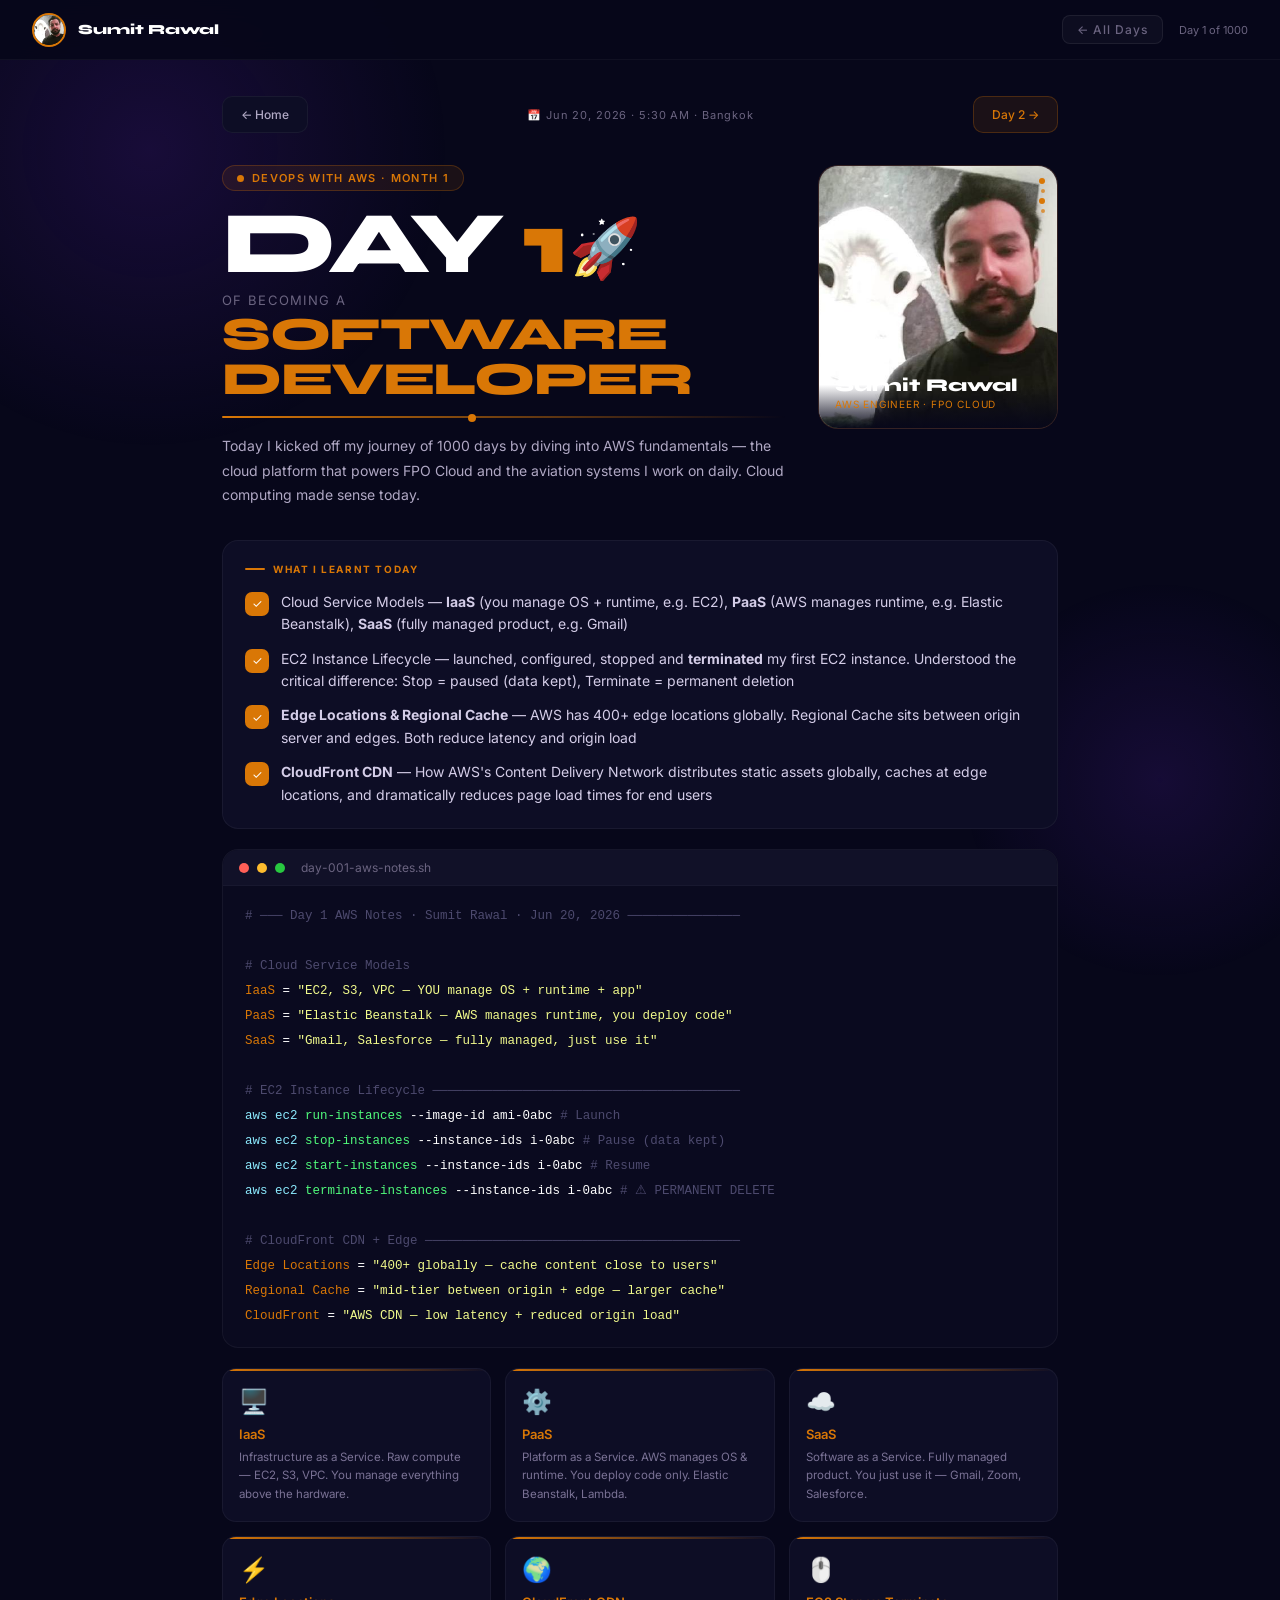
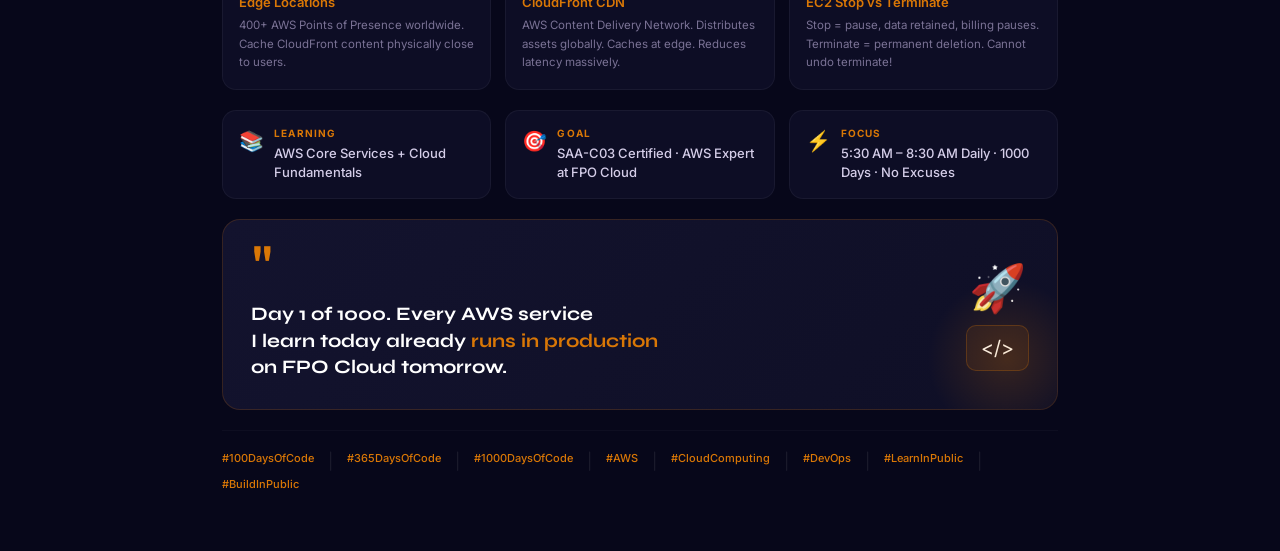
==== days/day-001.html @ 82b803f3 "1000 days of code" ====
<!doctype html>
<html lang="en">
  <head>
    <meta charset="UTF-8" />
    <meta name="viewport" content="width=device-width, initial-scale=1.0" />
    <meta
      name="description"
      content="Day 1 of 1000 — Sumit Rawal learns AWS Fundamentals: IaaS, PaaS, SaaS, EC2, CloudFront, Edge Locations, CDN."
    />
    <title>Day 1 · AWS Fundamentals · Sumit Rawal</title>
    <link
      href="https://fonts.googleapis.com/css2?family=Inter:wght@300;400;500;600;700&family=Syne:wght@700;800&display=swap"
      rel="stylesheet"
    />
    <style>
      *,
      *::before,
      *::after {
        box-sizing: border-box;
        margin: 0;
        padding: 0;
      }
      body {
        background: #07071a;
        color: #fff;
        font-family: 'Inter', sans-serif;
        -webkit-font-smoothing: antialiased;
      }
      :root {
        --purple: #9b6dff;
        --purple-lt: #c4a0ff;
        --purple-dk: #6d28d9;
        --grey: #b0a8c4;
        --dim: #6b6480;
        --bg2: #0d0d25;
        --orange: #d97706;
      }

      /* GLOWS */
      .glow-tl {
        position: fixed;
        width: 600px;
        height: 600px;
        background: radial-gradient(circle, #4c1d9540, transparent 70%);
        border-radius: 50%;
        top: -150px;
        left: -150px;
        pointer-events: none;
        z-index: 0;
      }
      .glow-br {
        position: fixed;
        width: 400px;
        height: 400px;
        background: radial-gradient(circle, #6d28d925, transparent 70%);
        border-radius: 50%;
        bottom: -80px;
        right: -80px;
        pointer-events: none;
        z-index: 0;
      }

      /* NAV */
      nav {
        position: sticky;
        top: 0;
        z-index: 100;
        background: #07071aee;
        backdrop-filter: blur(12px);
        border-bottom: 1px solid #ffffff0a;
        padding: 0 32px;
        display: flex;
        align-items: center;
        justify-content: space-between;
        height: 60px;
      }
      .nav-left {
        display: flex;
        align-items: center;
        gap: 12px;
      }
      .nav-left img {
        width: 34px;
        height: 34px;
        border-radius: 50%;
        border: 2px solid var(--orange);
        object-fit: cover;
        object-position: top;
      }
      .nav-name {
        font-family: 'Syne', sans-serif;
        font-weight: 800;
        font-size: 14px;
      }
      .nav-right {
        display: flex;
        align-items: center;
        gap: 16px;
      }
      .nav-right a {
        font-size: 12px;
        color: var(--dim);
        text-decoration: none;
        letter-spacing: 0.08em;
        transition: color 0.2s;
      }
      .nav-right a:hover {
        color: var(--purple-lt);
      }
      .back-btn {
        background: #ffffff08;
        border: 1px solid #ffffff12;
        border-radius: 8px;
        padding: 6px 14px;
        font-size: 11px;
        font-weight: 500;
        color: var(--grey);
        text-decoration: none;
        transition: background 0.2s;
      }
      .back-btn:hover {
        background: #ffffff14;
        color: #fff;
      }

      /* WRAPPER */
      .wrap {
        position: relative;
        z-index: 1;
        max-width: 900px;
        margin: 0 auto;
        padding: 36px 32px 60px;
      }

      /* HEADER ROW */
      .day-header {
        display: grid;
        grid-template-columns: 1fr auto;
        gap: 32px;
        align-items: start;
        margin-bottom: 32px;
      }
      .day-badge {
        display: inline-flex;
        align-items: center;
        gap: 8px;
        background: #d9770618;
        border: 1px solid #d9770640;
        border-radius: 100px;
        padding: 5px 14px;
        font-size: 11px;
        font-weight: 600;
        color: #d97706;
        letter-spacing: 0.12em;
        text-transform: uppercase;
        margin-bottom: 16px;
        width: fit-content;
      }
      .pulse {
        width: 7px;
        height: 7px;
        background: #d97706;
        border-radius: 50%;
        animation: pulse 2s infinite;
      }
      @keyframes pulse {
        0%,
        100% {
          opacity: 1;
          transform: scale(1);
        }
        50% {
          opacity: 0.5;
          transform: scale(1.4);
        }
      }
      .day-num {
        font-family: 'Syne', sans-serif;
        font-weight: 800;
        font-size: 88px;
        line-height: 0.85;
        letter-spacing: -0.05em;
        margin-bottom: 4px;
      }
      .day-num .d {
        color: #fff;
      }
      .day-num .n {
        color: #d97706;
      }
      .day-num .rocket {
        font-size: 58px;
        vertical-align: middle;
        margin-left: 4px;
        animation: launch 3s ease-in-out infinite;
      }
      @keyframes launch {
        0%,
        100% {
          transform: translateY(0) rotate(-10deg);
        }
        50% {
          transform: translateY(-8px) rotate(-10deg);
        }
      }
      .of-text {
        font-size: 13px;
        font-weight: 400;
        color: var(--dim);
        letter-spacing: 0.1em;
        text-transform: uppercase;
        margin-bottom: 5px;
        margin-top: 10px;
      }
      .big-title {
        font-family: 'Syne', sans-serif;
        font-size: 46px;
        font-weight: 800;
        line-height: 0.92;
        letter-spacing: -0.03em;
        color: #d97706;
        text-transform: uppercase;
        margin-bottom: 3px;
      }
      .purple-rule {
        width: 100%;
        height: 2px;
        background: linear-gradient(90deg, #d97706, transparent);
        margin: 16px 0;
        border-radius: 2px;
        position: relative;
      }
      .purple-rule::after {
        content: '';
        position: absolute;
        right: 55%;
        top: -2px;
        width: 8px;
        height: 8px;
        background: #d97706;
        border-radius: 50%;
      }
      .summary {
        font-size: 14px;
        line-height: 1.75;
        color: var(--grey);
      }

      /* PHOTO */
      .photo-card {
        background: #0f0f2a;
        border: 1px solid #d9770630;
        border-radius: 20px;
        overflow: hidden;
        position: relative;
        width: 240px;
        flex-shrink: 0;
      }
      .photo-card img {
        width: 100%;
        aspect-ratio: 1/1.1;
        object-fit: cover;
        object-position: center top;
        display: block;
      }
      .photo-overlay {
        position: absolute;
        bottom: 0;
        left: 0;
        right: 0;
        background: linear-gradient(0deg, #07071af5 0%, transparent 60%);
        padding: 18px 16px;
      }
      .photo-name {
        font-family: 'Syne', sans-serif;
        font-size: 18px;
        font-weight: 800;
        color: #fff;
        margin-bottom: 2px;
      }
      .photo-role {
        font-size: 10px;
        color: #d97706;
        letter-spacing: 0.08em;
        text-transform: uppercase;
      }
      .stars {
        position: absolute;
        top: 12px;
        right: 12px;
        display: flex;
        flex-direction: column;
        gap: 5px;
        align-items: flex-end;
      }
      .star {
        width: 4px;
        height: 4px;
        background: #d97706;
        border-radius: 50%;
        opacity: 0.7;
      }
      .star.big {
        width: 6px;
        height: 6px;
        opacity: 1;
      }

      /* CHECKLIST */
      .card {
        background: var(--bg2);
        border: 1px solid #ffffff0d;
        border-radius: 16px;
        padding: 22px;
        margin-bottom: 20px;
      }
      .card-title {
        font-size: 10px;
        font-weight: 700;
        color: var(--orange);
        letter-spacing: 0.16em;
        text-transform: uppercase;
        margin-bottom: 16px;
        display: flex;
        align-items: center;
        gap: 8px;
      }
      .card-title::before {
        content: '';
        flex: 0 0 20px;
        height: 2px;
        background: var(--orange);
        border-radius: 2px;
      }
      .check-list {
        display: flex;
        flex-direction: column;
        gap: 12px;
      }
      .check-item {
        display: flex;
        align-items: flex-start;
        gap: 12px;
      }
      .check-icon {
        width: 24px;
        height: 24px;
        border-radius: 7px;
        background: #d97706;
        display: flex;
        align-items: center;
        justify-content: center;
        flex-shrink: 0;
        margin-top: 1px;
        font-size: 12px;
      }
      .check-text {
        font-size: 14px;
        color: #d4cde8;
        line-height: 1.6;
      }

      /* CODE BLOCK */
      .code-card {
        background: #0a0a1f;
        border: 1px solid #ffffff0d;
        border-radius: 16px;
        overflow: hidden;
        margin-bottom: 20px;
      }
      .code-header {
        background: #111128;
        padding: 10px 16px;
        display: flex;
        align-items: center;
        gap: 8px;
        border-bottom: 1px solid #ffffff08;
      }
      .dr {
        width: 10px;
        height: 10px;
        border-radius: 50%;
        background: #ff5f57;
      }
      .dy {
        width: 10px;
        height: 10px;
        border-radius: 50%;
        background: #febc2e;
      }
      .dg {
        width: 10px;
        height: 10px;
        border-radius: 50%;
        background: #28c840;
      }
      .fname {
        font-size: 12px;
        color: #6b6480;
        margin-left: 8px;
      }
      .code-body {
        padding: 18px 22px;
        font-family: 'Courier New', monospace;
        font-size: 12.5px;
        line-height: 2;
        overflow-x: auto;
      }
      .cl {
        color: #4d4a6e;
      }
      .ck {
        color: #ff79c6;
      }
      .cv {
        color: #8be9fd;
      }
      .cs {
        color: #f1fa8c;
      }
      .cm {
        color: #d97706;
      }
      .cw {
        color: #fff;
      }
      .cg {
        color: #50fa7b;
      }

      /* CONCEPTS */
      .concepts-grid {
        display: grid;
        grid-template-columns: repeat(3, 1fr);
        gap: 14px;
        margin-bottom: 20px;
      }
      .concept {
        background: var(--bg2);
        border: 1px solid #ffffff0d;
        border-radius: 14px;
        padding: 18px 16px;
        position: relative;
        overflow: hidden;
      }
      .concept::before {
        content: '';
        position: absolute;
        top: 0;
        left: 0;
        right: 0;
        height: 2px;
        background: linear-gradient(90deg, #d97706, transparent);
      }
      .concept-icon {
        font-size: 24px;
        margin-bottom: 10px;
        display: block;
      }
      .concept-title {
        font-size: 13px;
        font-weight: 600;
        color: #d97706;
        margin-bottom: 6px;
      }
      .concept-desc {
        font-size: 11.5px;
        color: #7a7295;
        line-height: 1.6;
      }

      /* GLF */
      .glf {
        display: grid;
        grid-template-columns: repeat(3, 1fr);
        gap: 14px;
        margin-bottom: 20px;
      }
      .glf-card {
        background: var(--bg2);
        border: 1px solid #ffffff0d;
        border-radius: 14px;
        padding: 16px;
        display: flex;
        align-items: flex-start;
        gap: 10px;
      }
      .glf-icon {
        font-size: 20px;
        flex-shrink: 0;
        margin-top: 2px;
      }
      .glf-label {
        font-size: 10px;
        font-weight: 700;
        color: #d97706;
        letter-spacing: 0.12em;
        text-transform: uppercase;
        margin-bottom: 5px;
      }
      .glf-val {
        font-size: 13px;
        color: #d4cde8;
        font-weight: 500;
        line-height: 1.45;
      }

      /* QUOTE */
      .quote {
        background: linear-gradient(135deg, #13132e, #0f0f26);
        border: 1px solid #d9770630;
        border-radius: 18px;
        padding: 28px;
        margin-bottom: 20px;
        display: grid;
        grid-template-columns: 1fr auto;
        gap: 24px;
        align-items: center;
        position: relative;
        overflow: hidden;
      }
      .quote::before {
        content: '';
        position: absolute;
        bottom: -30px;
        right: -30px;
        width: 160px;
        height: 160px;
        background: radial-gradient(circle, #d9770630, transparent 70%);
        border-radius: 50%;
      }
      .qmark {
        font-family: 'Syne', sans-serif;
        font-size: 72px;
        line-height: 0.6;
        color: #d97706;
        margin-bottom: 10px;
        display: block;
      }
      .qtext {
        font-family: 'Syne', sans-serif;
        font-size: 19px;
        font-weight: 700;
        color: #fff;
        line-height: 1.4;
      }
      .qtext em {
        font-style: normal;
        color: #d97706;
      }
      .qvisual {
        display: flex;
        flex-direction: column;
        align-items: center;
        gap: 10px;
      }
      .rocket-big {
        font-size: 46px;
        animation: launch 3s ease-in-out infinite;
      }
      .code-tag {
        background: #d9770618;
        border: 1px solid #d9770640;
        border-radius: 10px;
        padding: 10px 14px;
        font-size: 20px;
        text-align: center;
      }

      /* HASHTAGS */
      .hashtags {
        border-top: 1px solid #ffffff08;
        padding-top: 20px;
        display: flex;
        flex-wrap: wrap;
        gap: 6px 14px;
      }
      .hashtag {
        font-size: 11px;
        color: #d97706;
        font-weight: 500;
      }
      .ht-sep {
        color: #ffffff15;
      }

      /* NAV BOTTOM */
      .day-nav {
        display: flex;
        justify-content: space-between;
        align-items: center;
        margin-bottom: 32px;
      }
      .day-nav a {
        background: var(--bg2);
        border: 1px solid #ffffff0d;
        border-radius: 10px;
        padding: 10px 18px;
        font-size: 12px;
        font-weight: 500;
        color: var(--grey);
        text-decoration: none;
        transition: all 0.2s;
      }
      .day-nav a:hover {
        border-color: #9b6dff50;
        color: #fff;
      }
      .day-nav .next {
        background: #d9770618;
        border-color: #d9770640;
        color: #d97706;
      }
      .day-counter {
        font-size: 11px;
        color: var(--dim);
        letter-spacing: 0.08em;
      }
    </style>
  </head>
  <body>
    <div class="glow-tl"></div>
    <div class="glow-br"></div>

    <nav>
      <div class="nav-left">
        <img
          src="[data-uri]"
          alt="Sumit Rawal"
        />
        <div>
          <div class="nav-name">Sumit Rawal</div>
        </div>
      </div>
      <div class="nav-right">
        <a href="../index.html" class="back-btn">← All Days</a>
        <span style="font-size: 11px; color: var(--dim)">Day 1 of 1000</span>
      </div>
    </nav>

    <div class="wrap">
      <!-- TOP NAV -->
      <div class="day-nav">
        <a href="../index.html">← Home</a>
        <div class="day-counter">📅 Jun 20, 2026 · 5:30 AM · Bangkok</div>
        <a href="day-002.html" class="next">Day 2 →</a>
      </div>

      <!-- HERO HEADER -->
      <div class="day-header">
        <div>
          <div class="day-badge">
            <div class="pulse"></div>
            DevOps with AWS · Month 1
          </div>
          <div class="day-num">
            <span class="d">DAY</span> <span class="n">1</span
            ><span class="rocket">🚀</span>
          </div>
          <div class="of-text">Of Becoming a</div>
          <div class="big-title">SOFTWARE</div>
          <div class="big-title">DEVELOPER</div>
          <div class="purple-rule"></div>
          <p class="summary">
            Today I kicked off my journey of 1000 days by diving into AWS
            fundamentals — the cloud platform that powers FPO Cloud and the
            aviation systems I work on daily. Cloud computing made sense today.
          </p>
        </div>
        <div class="photo-card">
          <img
            src="[data-uri]"
            alt="Sumit Rawal"
          />
          <div class="stars">
            <div class="star big"></div>
            <div class="star"></div>
            <div class="star big"></div>
            <div class="star"></div>
          </div>
          <div class="photo-overlay">
            <div class="photo-name">Sumit Rawal</div>
            <div class="photo-role">AWS Engineer · FPO Cloud</div>
          </div>
        </div>
      </div>

      <!-- LEARNT TODAY -->
      <div class="card">
        <div class="card-title">What I learnt today</div>
        <div class="check-list">
          <div class="check-item">
            <div class="check-icon">✓</div>
            <div class="check-text">
              Cloud Service Models — <strong>IaaS</strong> (you manage OS +
              runtime, e.g. EC2), <strong>PaaS</strong> (AWS manages runtime,
              e.g. Elastic Beanstalk), <strong>SaaS</strong> (fully managed
              product, e.g. Gmail)
            </div>
          </div>
          <div class="check-item">
            <div class="check-icon">✓</div>
            <div class="check-text">
              EC2 Instance Lifecycle — launched, configured, stopped and
              <strong>terminated</strong> my first EC2 instance. Understood the
              critical difference: Stop = paused (data kept), Terminate =
              permanent deletion
            </div>
          </div>
          <div class="check-item">
            <div class="check-icon">✓</div>
            <div class="check-text">
              <strong>Edge Locations &amp; Regional Cache</strong> — AWS has
              400+ edge locations globally. Regional Cache sits between origin
              server and edges. Both reduce latency and origin load
            </div>
          </div>
          <div class="check-item">
            <div class="check-icon">✓</div>
            <div class="check-text">
              <strong>CloudFront CDN</strong> — How AWS's Content Delivery
              Network distributes static assets globally, caches at edge
              locations, and dramatically reduces page load times for end users
            </div>
          </div>
        </div>
      </div>

      <!-- CODE SNIPPET -->
      <div class="code-card">
        <div class="code-header">
          <div class="dr"></div>
          <div class="dy"></div>
          <div class="dg"></div>
          <span class="fname">day-001-aws-notes.sh</span>
        </div>
        <div class="code-body">
          <span class="cl"
            ># ─── Day 1 AWS Notes · Sumit Rawal · Jun 20, 2026
            ───────────────</span
          ><br />
          <br />
          <span class="cl"># Cloud Service Models</span><br />
          <span class="cm">IaaS</span><span class="cw"> = </span
          ><span class="cs">"EC2, S3, VPC — YOU manage OS + runtime + app"</span
          ><br />
          <span class="cm">PaaS</span><span class="cw"> = </span
          ><span class="cs"
            >"Elastic Beanstalk — AWS manages runtime, you deploy code"</span
          ><br />
          <span class="cm">SaaS</span><span class="cw"> = </span
          ><span class="cs"
            >"Gmail, Salesforce — fully managed, just use it"</span
          ><br />
          <br />
          <span class="cl"
            ># EC2 Instance Lifecycle
            ─────────────────────────────────────────</span
          ><br />
          <span class="cv">aws ec2</span> <span class="cg">run-instances</span>
          <span class="cw">--image-id ami-0abc</span>
          <span class="cl"># Launch</span><br />
          <span class="cv">aws ec2</span> <span class="cg">stop-instances</span>
          <span class="cw">--instance-ids i-0abc</span>
          <span class="cl"># Pause (data kept)</span><br />
          <span class="cv">aws ec2</span>
          <span class="cg">start-instances</span>
          <span class="cw">--instance-ids i-0abc</span>
          <span class="cl"># Resume</span><br />
          <span class="cv">aws ec2</span>
          <span class="cg">terminate-instances</span
          ><span class="cw"> --instance-ids i-0abc</span>
          <span class="cl"># ⚠ PERMANENT DELETE</span><br />
          <br />
          <span class="cl"
            ># CloudFront CDN + Edge
            ──────────────────────────────────────────</span
          ><br />
          <span class="cm">Edge Locations</span><span class="cw"> = </span
          ><span class="cs">"400+ globally — cache content close to users"</span
          ><br />
          <span class="cm">Regional Cache</span><span class="cw"> = </span
          ><span class="cs"
            >"mid-tier between origin + edge — larger cache"</span
          ><br />
          <span class="cm">CloudFront</span><span class="cw"> = </span
          ><span class="cs">"AWS CDN — low latency + reduced origin load"</span
          ><br />
        </div>
      </div>

      <!-- CONCEPTS GRID -->
      <div class="concepts-grid">
        <div class="concept">
          <span class="concept-icon">🖥️</span>
          <div class="concept-title">IaaS</div>
          <div class="concept-desc">
            Infrastructure as a Service. Raw compute — EC2, S3, VPC. You manage
            everything above the hardware.
          </div>
        </div>
        <div class="concept">
          <span class="concept-icon">⚙️</span>
          <div class="concept-title">PaaS</div>
          <div class="concept-desc">
            Platform as a Service. AWS manages OS &amp; runtime. You deploy code
            only. Elastic Beanstalk, Lambda.
          </div>
        </div>
        <div class="concept">
          <span class="concept-icon">☁️</span>
          <div class="concept-title">SaaS</div>
          <div class="concept-desc">
            Software as a Service. Fully managed product. You just use it —
            Gmail, Zoom, Salesforce.
          </div>
        </div>
        <div class="concept">
          <span class="concept-icon">⚡</span>
          <div class="concept-title">Edge Locations</div>
          <div class="concept-desc">
            400+ AWS Points of Presence worldwide. Cache CloudFront content
            physically close to users.
          </div>
        </div>
        <div class="concept">
          <span class="concept-icon">🌍</span>
          <div class="concept-title">CloudFront CDN</div>
          <div class="concept-desc">
            AWS Content Delivery Network. Distributes assets globally. Caches at
            edge. Reduces latency massively.
          </div>
        </div>
        <div class="concept">
          <span class="concept-icon">🖱️</span>
          <div class="concept-title">EC2 Stop vs Terminate</div>
          <div class="concept-desc">
            Stop = pause, data retained, billing pauses. Terminate = permanent
            deletion. Cannot undo terminate!
          </div>
        </div>
      </div>

      <!-- GLF ROW -->
      <div class="glf">
        <div class="glf-card">
          <div class="glf-icon">📚</div>
          <div>
            <div class="glf-label">Learning</div>
            <div class="glf-val">AWS Core Services + Cloud Fundamentals</div>
          </div>
        </div>
        <div class="glf-card">
          <div class="glf-icon">🎯</div>
          <div>
            <div class="glf-label">Goal</div>
            <div class="glf-val">
              SAA-C03 Certified · AWS Expert at FPO Cloud
            </div>
          </div>
        </div>
        <div class="glf-card">
          <div class="glf-icon">⚡</div>
          <div>
            <div class="glf-label">Focus</div>
            <div class="glf-val">
              5:30 AM – 8:30 AM Daily · 1000 Days · No Excuses
            </div>
          </div>
        </div>
      </div>

      <!-- QUOTE -->
      <div class="quote">
        <div>
          <span class="qmark">"</span>
          <div class="qtext">
            Day 1 of 1000. Every AWS service<br />I learn today already
            <em>runs in production</em><br />on FPO Cloud tomorrow.
          </div>
        </div>
        <div class="qvisual">
          <div class="rocket-big">🚀</div>
          <div class="code-tag">&lt;/&gt;</div>
        </div>
      </div>

      <!-- HASHTAGS -->
      <div class="hashtags">
        <span class="hashtag">#100DaysOfCode</span><span class="ht-sep">|</span>
        <span class="hashtag">#365DaysOfCode</span><span class="ht-sep">|</span>
        <span class="hashtag">#1000DaysOfCode</span><span class="ht-sep">|</span>
        <span class="hashtag">#AWS</span
        ><span class="ht-sep">|</span>
        <span class="hashtag">#CloudComputing</span
        ><span class="ht-sep">|</span> <span class="hashtag">#DevOps</span
        ><span class="ht-sep">|</span>
        <span class="hashtag">#LearnInPublic</span><span class="ht-sep">|</span>
        <span class="hashtag">#BuildInPublic</span>
      </div>
    </div>
  </body>
</html>
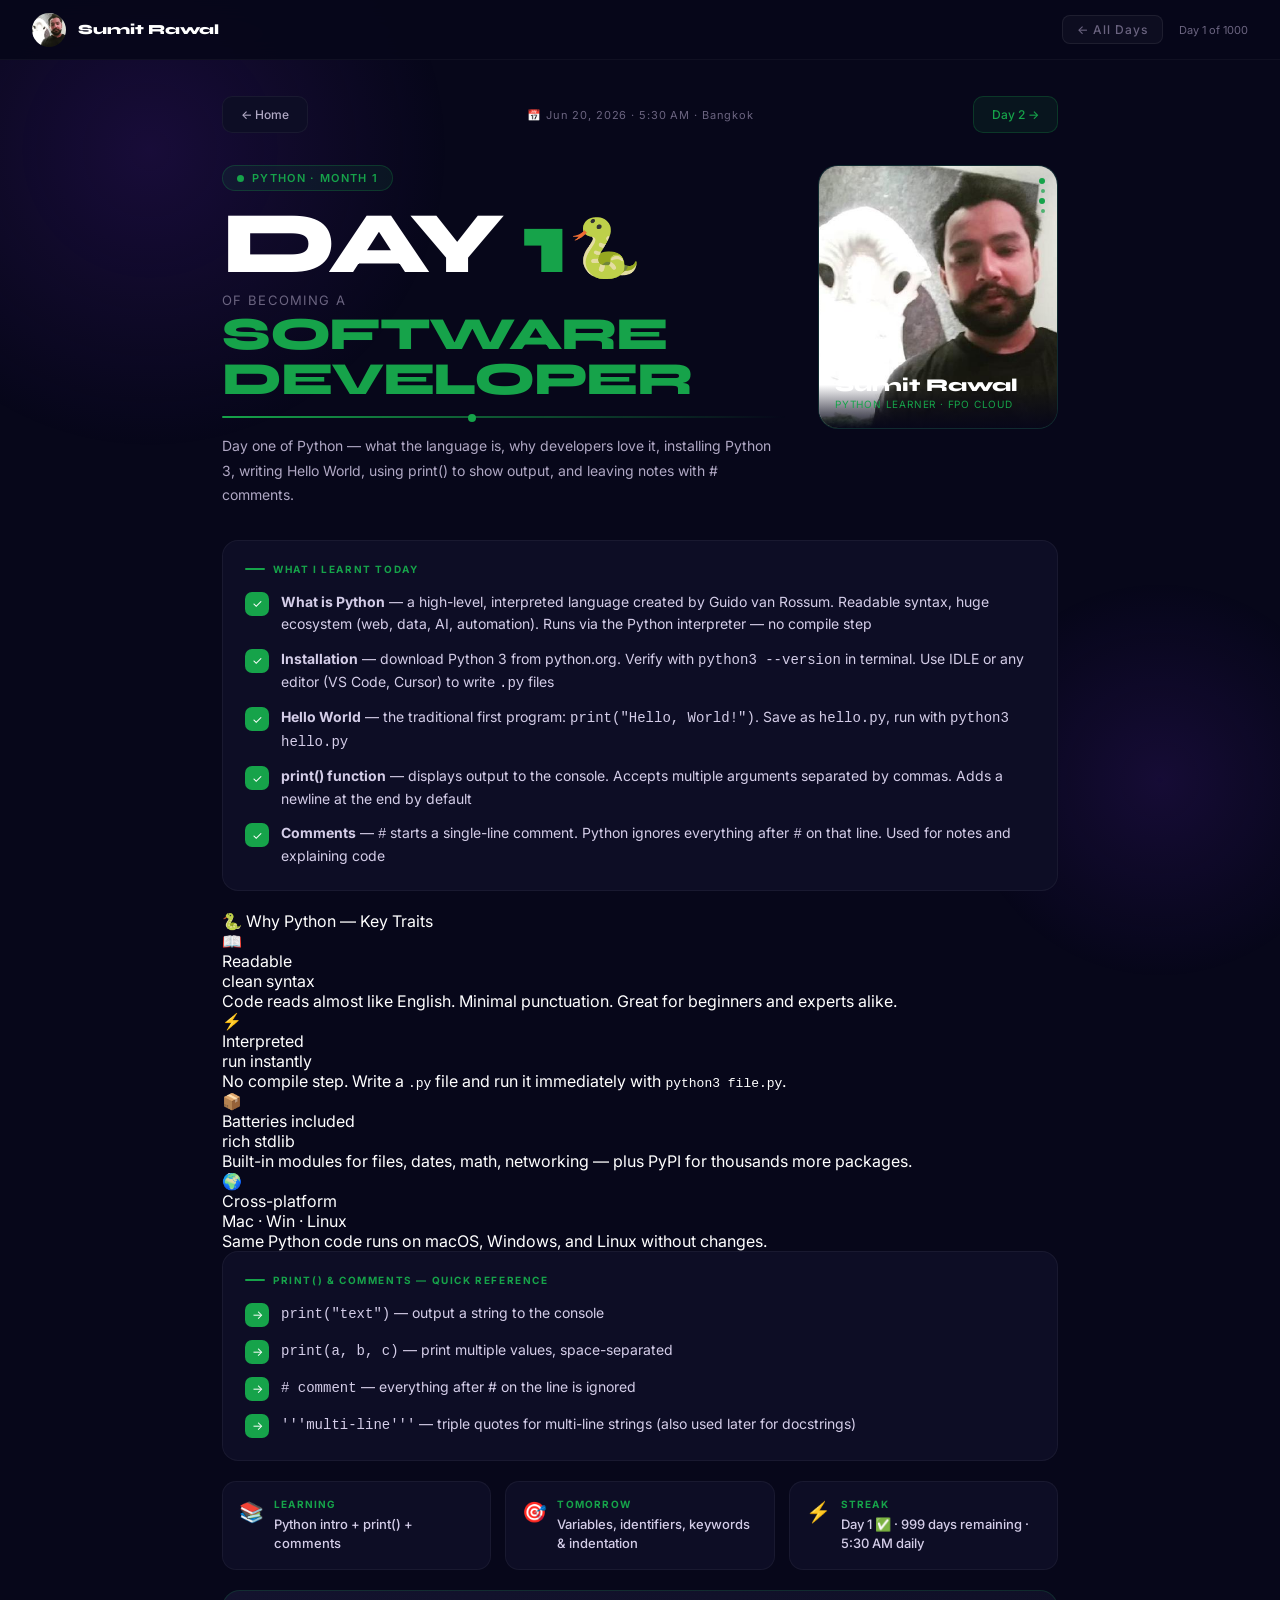
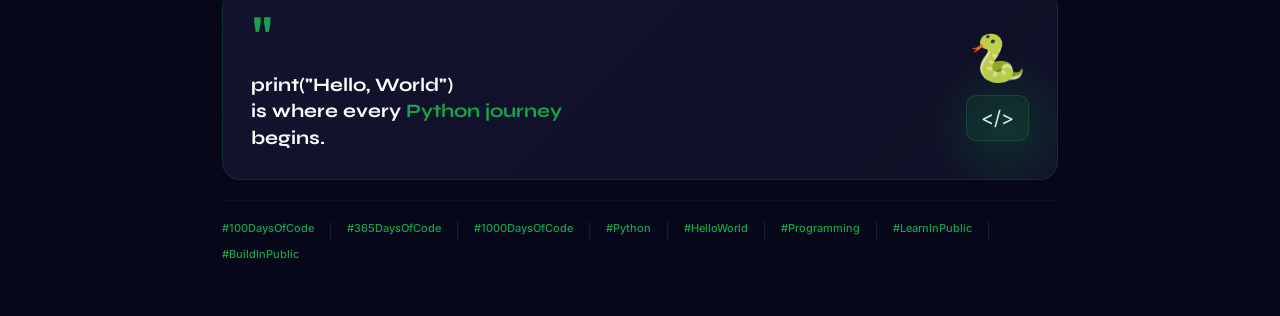
==== commit 8516f7a8: "Updated Content Day 1-5" ====
--- a/days/day-001.html
+++ b/days/day-001.html
@@ -5,9 +5,9 @@
     <meta name="viewport" content="width=device-width, initial-scale=1.0" />
     <meta
       name="description"
-      content="Day 1 of 1000 — Sumit Rawal learns AWS Fundamentals: IaaS, PaaS, SaaS, EC2, CloudFront, Edge Locations, CDN."
+      content="Day 1 of 1000 — Sumit Rawal learns Python: introduction, installation, Hello World, print(), and comments."
     />
-    <title>Day 1 · AWS Fundamentals · Sumit Rawal</title>
+    <title>Day 1 · Introduction to Python · Sumit Rawal</title>
     <link
       href="https://fonts.googleapis.com/css2?family=Inter:wght@300;400;500;600;700&family=Syne:wght@700;800&display=swap"
       rel="stylesheet"
@@ -33,7 +33,7 @@
         --grey: #b0a8c4;
         --dim: #6b6480;
         --bg2: #0d0d25;
-        --orange: #d97706;
+        --orange: #16a34a;
       }
 
       /* GLOWS */
@@ -83,7 +83,7 @@
         width: 34px;
         height: 34px;
         border-radius: 50%;
-        border: 2px solid var(--orange);
+        border: 2px solid var(--green);
         object-fit: cover;
         object-position: top;
       }
@@ -144,13 +144,13 @@
         display: inline-flex;
         align-items: center;
         gap: 8px;
-        background: #d9770618;
-        border: 1px solid #d9770640;
+        background: #16a34a18;
+        border: 1px solid #16a34a40;
         border-radius: 100px;
         padding: 5px 14px;
         font-size: 11px;
         font-weight: 600;
-        color: #d97706;
+        color: #16a34a;
         letter-spacing: 0.12em;
         text-transform: uppercase;
         margin-bottom: 16px;
@@ -159,7 +159,7 @@
       .pulse {
         width: 7px;
         height: 7px;
-        background: #d97706;
+        background: #16a34a;
         border-radius: 50%;
         animation: pulse 2s infinite;
       }
@@ -186,7 +186,7 @@
         color: #fff;
       }
       .day-num .n {
-        color: #d97706;
+        color: #16a34a;
       }
       .day-num .rocket {
         font-size: 58px;
@@ -218,14 +218,14 @@
         font-weight: 800;
         line-height: 0.92;
         letter-spacing: -0.03em;
-        color: #d97706;
+        color: #16a34a;
         text-transform: uppercase;
         margin-bottom: 3px;
       }
       .purple-rule {
         width: 100%;
         height: 2px;
-        background: linear-gradient(90deg, #d97706, transparent);
+        background: linear-gradient(90deg, #16a34a, transparent);
         margin: 16px 0;
         border-radius: 2px;
         position: relative;
@@ -237,7 +237,7 @@
         top: -2px;
         width: 8px;
         height: 8px;
-        background: #d97706;
+        background: #16a34a;
         border-radius: 50%;
       }
       .summary {
@@ -249,7 +249,7 @@
       /* PHOTO */
       .photo-card {
         background: #0f0f2a;
-        border: 1px solid #d9770630;
+        border: 1px solid #16a34a30;
         border-radius: 20px;
         overflow: hidden;
         position: relative;
@@ -280,7 +280,7 @@
       }
       .photo-role {
         font-size: 10px;
-        color: #d97706;
+        color: #16a34a;
         letter-spacing: 0.08em;
         text-transform: uppercase;
       }
@@ -296,7 +296,7 @@
       .star {
         width: 4px;
         height: 4px;
-        background: #d97706;
+        background: #16a34a;
         border-radius: 50%;
         opacity: 0.7;
       }
@@ -346,7 +346,7 @@
         width: 24px;
         height: 24px;
         border-radius: 7px;
-        background: #d97706;
+        background: #16a34a;
         display: flex;
         align-items: center;
         justify-content: center;
@@ -419,7 +419,7 @@
         color: #f1fa8c;
       }
       .cm {
-        color: #d97706;
+        color: #16a34a;
       }
       .cw {
         color: #fff;
@@ -450,7 +450,7 @@
         left: 0;
         right: 0;
         height: 2px;
-        background: linear-gradient(90deg, #d97706, transparent);
+        background: linear-gradient(90deg, #16a34a, transparent);
       }
       .concept-icon {
         font-size: 24px;
@@ -460,7 +460,7 @@
       .concept-title {
         font-size: 13px;
         font-weight: 600;
-        color: #d97706;
+        color: #16a34a;
         margin-bottom: 6px;
       }
       .concept-desc {
@@ -493,7 +493,7 @@
       .glf-label {
         font-size: 10px;
         font-weight: 700;
-        color: #d97706;
+        color: #16a34a;
         letter-spacing: 0.12em;
         text-transform: uppercase;
         margin-bottom: 5px;
@@ -508,7 +508,7 @@
       /* QUOTE */
       .quote {
         background: linear-gradient(135deg, #13132e, #0f0f26);
-        border: 1px solid #d9770630;
+        border: 1px solid #16a34a30;
         border-radius: 18px;
         padding: 28px;
         margin-bottom: 20px;
@@ -526,14 +526,14 @@
         right: -30px;
         width: 160px;
         height: 160px;
-        background: radial-gradient(circle, #d9770630, transparent 70%);
+        background: radial-gradient(circle, #16a34a30, transparent 70%);
         border-radius: 50%;
       }
       .qmark {
         font-family: 'Syne', sans-serif;
         font-size: 72px;
         line-height: 0.6;
-        color: #d97706;
+        color: #16a34a;
         margin-bottom: 10px;
         display: block;
       }
@@ -546,7 +546,7 @@
       }
       .qtext em {
         font-style: normal;
-        color: #d97706;
+        color: #16a34a;
       }
       .qvisual {
         display: flex;
@@ -559,8 +559,8 @@
         animation: launch 3s ease-in-out infinite;
       }
       .code-tag {
-        background: #d9770618;
-        border: 1px solid #d9770640;
+        background: #16a34a18;
+        border: 1px solid #16a34a40;
         border-radius: 10px;
         padding: 10px 14px;
         font-size: 20px;
@@ -577,7 +577,7 @@
       }
       .hashtag {
         font-size: 11px;
-        color: #d97706;
+        color: #16a34a;
         font-weight: 500;
       }
       .ht-sep {
@@ -607,9 +607,9 @@
         color: #fff;
       }
       .day-nav .next {
-        background: #d9770618;
-        border-color: #d9770640;
-        color: #d97706;
+        background: #16a34a18;
+        border-color: #16a34a40;
+        color: #16a34a;
       }
       .day-counter {
         font-size: 11px;
@@ -651,20 +651,18 @@
         <div>
           <div class="day-badge">
             <div class="pulse"></div>
-            DevOps with AWS · Month 1
+            Python · Month 1
           </div>
           <div class="day-num">
             <span class="d">DAY</span> <span class="n">1</span
-            ><span class="rocket">🚀</span>
+            ><span class="rocket">🐍</span>
           </div>
           <div class="of-text">Of Becoming a</div>
           <div class="big-title">SOFTWARE</div>
           <div class="big-title">DEVELOPER</div>
           <div class="purple-rule"></div>
           <p class="summary">
-            Today I kicked off my journey of 1000 days by diving into AWS
-            fundamentals — the cloud platform that powers FPO Cloud and the
-            aviation systems I work on daily. Cloud computing made sense today.
+            Day one of Python — what the language is, why developers love it, installing Python 3, writing Hello World, using print() to show output, and leaving notes with # comments.
           </p>
         </div>
         <div class="photo-card">
@@ -680,166 +678,93 @@
           </div>
           <div class="photo-overlay">
             <div class="photo-name">Sumit Rawal</div>
-            <div class="photo-role">AWS Engineer · FPO Cloud</div>
+            <div class="photo-role">Python Learner · FPO Cloud</div>
           </div>
         </div>
       </div>
 
-      <!-- LEARNT TODAY -->
-      <div class="card">
-        <div class="card-title">What I learnt today</div>
-        <div class="check-list">
-          <div class="check-item">
-            <div class="check-icon">✓</div>
-            <div class="check-text">
-              Cloud Service Models — <strong>IaaS</strong> (you manage OS +
-              runtime, e.g. EC2), <strong>PaaS</strong> (AWS manages runtime,
-              e.g. Elastic Beanstalk), <strong>SaaS</strong> (fully managed
-              product, e.g. Gmail)
-            </div>
-          </div>
-          <div class="check-item">
-            <div class="check-icon">✓</div>
-            <div class="check-text">
-              EC2 Instance Lifecycle — launched, configured, stopped and
-              <strong>terminated</strong> my first EC2 instance. Understood the
-              critical difference: Stop = paused (data kept), Terminate =
-              permanent deletion
-            </div>
-          </div>
-          <div class="check-item">
-            <div class="check-icon">✓</div>
-            <div class="check-text">
-              <strong>Edge Locations &amp; Regional Cache</strong> — AWS has
-              400+ edge locations globally. Regional Cache sits between origin
-              server and edges. Both reduce latency and origin load
-            </div>
-          </div>
-          <div class="check-item">
-            <div class="check-icon">✓</div>
-            <div class="check-text">
-              <strong>CloudFront CDN</strong> — How AWS's Content Delivery
-              Network distributes static assets globally, caches at edge
-              locations, and dramatically reduces page load times for end users
-            </div>
-          </div>
-        </div>
-      </div>
-
-      <!-- CODE SNIPPET -->
-      <div class="code-card">
-        <div class="code-header">
-          <div class="dr"></div>
-          <div class="dy"></div>
-          <div class="dg"></div>
-          <span class="fname">day-001-aws-notes.sh</span>
-        </div>
-        <div class="code-body">
-          <span class="cl"
-            ># ─── Day 1 AWS Notes · Sumit Rawal · Jun 20, 2026
-            ───────────────</span
-          ><br />
-          <br />
-          <span class="cl"># Cloud Service Models</span><br />
-          <span class="cm">IaaS</span><span class="cw"> = </span
-          ><span class="cs">"EC2, S3, VPC — YOU manage OS + runtime + app"</span
-          ><br />
-          <span class="cm">PaaS</span><span class="cw"> = </span
-          ><span class="cs"
-            >"Elastic Beanstalk — AWS manages runtime, you deploy code"</span
-          ><br />
-          <span class="cm">SaaS</span><span class="cw"> = </span
-          ><span class="cs"
-            >"Gmail, Salesforce — fully managed, just use it"</span
-          ><br />
-          <br />
-          <span class="cl"
-            ># EC2 Instance Lifecycle
-            ─────────────────────────────────────────</span
-          ><br />
-          <span class="cv">aws ec2</span> <span class="cg">run-instances</span>
-          <span class="cw">--image-id ami-0abc</span>
-          <span class="cl"># Launch</span><br />
-          <span class="cv">aws ec2</span> <span class="cg">stop-instances</span>
-          <span class="cw">--instance-ids i-0abc</span>
-          <span class="cl"># Pause (data kept)</span><br />
-          <span class="cv">aws ec2</span>
-          <span class="cg">start-instances</span>
-          <span class="cw">--instance-ids i-0abc</span>
-          <span class="cl"># Resume</span><br />
-          <span class="cv">aws ec2</span>
-          <span class="cg">terminate-instances</span
-          ><span class="cw"> --instance-ids i-0abc</span>
-          <span class="cl"># ⚠ PERMANENT DELETE</span><br />
-          <br />
-          <span class="cl"
-            ># CloudFront CDN + Edge
-            ──────────────────────────────────────────</span
-          ><br />
-          <span class="cm">Edge Locations</span><span class="cw"> = </span
-          ><span class="cs">"400+ globally — cache content close to users"</span
-          ><br />
-          <span class="cm">Regional Cache</span><span class="cw"> = </span
-          ><span class="cs"
-            >"mid-tier between origin + edge — larger cache"</span
-          ><br />
-          <span class="cm">CloudFront</span><span class="cw"> = </span
-          ><span class="cs">"AWS CDN — low latency + reduced origin load"</span
-          ><br />
-        </div>
-      </div>
-
-      <!-- CONCEPTS GRID -->
-      <div class="concepts-grid">
-        <div class="concept">
-          <span class="concept-icon">🖥️</span>
-          <div class="concept-title">IaaS</div>
-          <div class="concept-desc">
-            Infrastructure as a Service. Raw compute — EC2, S3, VPC. You manage
-            everything above the hardware.
-          </div>
-        </div>
-        <div class="concept">
-          <span class="concept-icon">⚙️</span>
-          <div class="concept-title">PaaS</div>
-          <div class="concept-desc">
-            Platform as a Service. AWS manages OS &amp; runtime. You deploy code
-            only. Elastic Beanstalk, Lambda.
-          </div>
-        </div>
-        <div class="concept">
-          <span class="concept-icon">☁️</span>
-          <div class="concept-title">SaaS</div>
-          <div class="concept-desc">
-            Software as a Service. Fully managed product. You just use it —
-            Gmail, Zoom, Salesforce.
-          </div>
-        </div>
-        <div class="concept">
-          <span class="concept-icon">⚡</span>
-          <div class="concept-title">Edge Locations</div>
-          <div class="concept-desc">
-            400+ AWS Points of Presence worldwide. Cache CloudFront content
-            physically close to users.
-          </div>
-        </div>
-        <div class="concept">
-          <span class="concept-icon">🌍</span>
-          <div class="concept-title">CloudFront CDN</div>
-          <div class="concept-desc">
-            AWS Content Delivery Network. Distributes assets globally. Caches at
-            edge. Reduces latency massively.
-          </div>
-        </div>
-        <div class="concept">
-          <span class="concept-icon">🖱️</span>
-          <div class="concept-title">EC2 Stop vs Terminate</div>
-          <div class="concept-desc">
-            Stop = pause, data retained, billing pauses. Terminate = permanent
-            deletion. Cannot undo terminate!
-          </div>
-        </div>
-      </div>
+      
+  <!-- LEARNT TODAY -->
+  <div class="card">
+    <div class="card-title">What I learnt today</div>
+    <div class="check-list">
+      <div class="check-item">
+        <div class="check-icon">✓</div>
+        <div class="check-text"><strong>What is Python</strong> — a high-level, interpreted language created by Guido van Rossum. Readable syntax, huge ecosystem (web, data, AI, automation). Runs via the Python interpreter — no compile step</div>
+      </div>
+      <div class="check-item">
+        <div class="check-icon">✓</div>
+        <div class="check-text"><strong>Installation</strong> — download Python 3 from python.org. Verify with <code>python3 --version</code> in terminal. Use IDLE or any editor (VS Code, Cursor) to write <code>.py</code> files</div>
+      </div>
+      <div class="check-item">
+        <div class="check-icon">✓</div>
+        <div class="check-text"><strong>Hello World</strong> — the traditional first program: <code>print("Hello, World!")</code>. Save as <code>hello.py</code>, run with <code>python3 hello.py</code></div>
+      </div>
+      <div class="check-item">
+        <div class="check-icon">✓</div>
+        <div class="check-text"><strong>print() function</strong> — displays output to the console. Accepts multiple arguments separated by commas. Adds a newline at the end by default</div>
+      </div>
+      <div class="check-item">
+        <div class="check-icon">✓</div>
+        <div class="check-text"><strong>Comments</strong> — <code>#</code> starts a single-line comment. Python ignores everything after <code>#</code> on that line. Used for notes and explaining code</div>
+      </div>
+    </div>
+  </div>
+
+  <div class="sec-label">
+    <div class="sec-title">🐍 Why Python — Key Traits</div>
+    <div class="sec-line"></div>
+  </div>
+
+  <div class="st-grid">
+    <div class="st-card" style="--sc:#16A34A">
+      <span class="st-icon">📖</span>
+      <div class="st-name">Readable</div>
+      <div class="st-abbr">clean syntax</div>
+      <div class="st-desc">Code reads almost like English. Minimal punctuation. Great for beginners and experts alike.</div>
+    </div>
+    <div class="st-card" style="--sc:#0EA5E9">
+      <span class="st-icon">⚡</span>
+      <div class="st-name">Interpreted</div>
+      <div class="st-abbr">run instantly</div>
+      <div class="st-desc">No compile step. Write a <code>.py</code> file and run it immediately with <code>python3 file.py</code>.</div>
+    </div>
+    <div class="st-card" style="--sc:#9B6DFF">
+      <span class="st-icon">📦</span>
+      <div class="st-name">Batteries included</div>
+      <div class="st-abbr">rich stdlib</div>
+      <div class="st-desc">Built-in modules for files, dates, math, networking — plus PyPI for thousands more packages.</div>
+    </div>
+    <div class="st-card" style="--sc:#E11118">
+      <span class="st-icon">🌍</span>
+      <div class="st-name">Cross-platform</div>
+      <div class="st-abbr">Mac · Win · Linux</div>
+      <div class="st-desc">Same Python code runs on macOS, Windows, and Linux without changes.</div>
+    </div>
+  </div>
+
+  <div class="card">
+    <div class="card-title">print() &amp; comments — quick reference</div>
+    <div class="check-list">
+      <div class="check-item">
+        <div class="check-icon">→</div>
+        <div class="check-text"><code>print("text")</code> — output a string to the console</div>
+      </div>
+      <div class="check-item">
+        <div class="check-icon">→</div>
+        <div class="check-text"><code>print(a, b, c)</code> — print multiple values, space-separated</div>
+      </div>
+      <div class="check-item">
+        <div class="check-icon">→</div>
+        <div class="check-text"><code># comment</code> — everything after # on the line is ignored</div>
+      </div>
+      <div class="check-item">
+        <div class="check-icon">→</div>
+        <div class="check-text"><code>'''multi-line'''</code> — triple quotes for multi-line strings (also used later for docstrings)</div>
+      </div>
+    </div>
+  </div>
+
 
       <!-- GLF ROW -->
       <div class="glf">
@@ -847,25 +772,21 @@
           <div class="glf-icon">📚</div>
           <div>
             <div class="glf-label">Learning</div>
-            <div class="glf-val">AWS Core Services + Cloud Fundamentals</div>
+            <div class="glf-val">Python intro + print() + comments</div>
           </div>
         </div>
         <div class="glf-card">
           <div class="glf-icon">🎯</div>
           <div>
-            <div class="glf-label">Goal</div>
-            <div class="glf-val">
-              SAA-C03 Certified · AWS Expert at FPO Cloud
-            </div>
+            <div class="glf-label">Tomorrow</div>
+            <div class="glf-val">Variables, identifiers, keywords & indentation</div>
           </div>
         </div>
         <div class="glf-card">
           <div class="glf-icon">⚡</div>
           <div>
-            <div class="glf-label">Focus</div>
-            <div class="glf-val">
-              5:30 AM – 8:30 AM Daily · 1000 Days · No Excuses
-            </div>
+            <div class="glf-label">Streak</div>
+            <div class="glf-val">Day 1 ✅ · 999 days remaining · 5:30 AM daily</div>
           </div>
         </div>
       </div>
@@ -875,12 +796,11 @@
         <div>
           <span class="qmark">"</span>
           <div class="qtext">
-            Day 1 of 1000. Every AWS service<br />I learn today already
-            <em>runs in production</em><br />on FPO Cloud tomorrow.
+            print("Hello, World")<br>is where every <em>Python journey</em><br>begins.
           </div>
         </div>
         <div class="qvisual">
-          <div class="rocket-big">🚀</div>
+          <div class="rocket-big">🐍</div>
           <div class="code-tag">&lt;/&gt;</div>
         </div>
       </div>
@@ -890,11 +810,9 @@
         <span class="hashtag">#100DaysOfCode</span><span class="ht-sep">|</span>
         <span class="hashtag">#365DaysOfCode</span><span class="ht-sep">|</span>
         <span class="hashtag">#1000DaysOfCode</span><span class="ht-sep">|</span>
-        <span class="hashtag">#AWS</span
-        ><span class="ht-sep">|</span>
-        <span class="hashtag">#CloudComputing</span
-        ><span class="ht-sep">|</span> <span class="hashtag">#DevOps</span
-        ><span class="ht-sep">|</span>
+        <span class="hashtag">#Python</span><span class="ht-sep">|</span>
+        <span class="hashtag">#HelloWorld</span><span class="ht-sep">|</span>
+        <span class="hashtag">#Programming</span><span class="ht-sep">|</span>
         <span class="hashtag">#LearnInPublic</span><span class="ht-sep">|</span>
         <span class="hashtag">#BuildInPublic</span>
       </div>
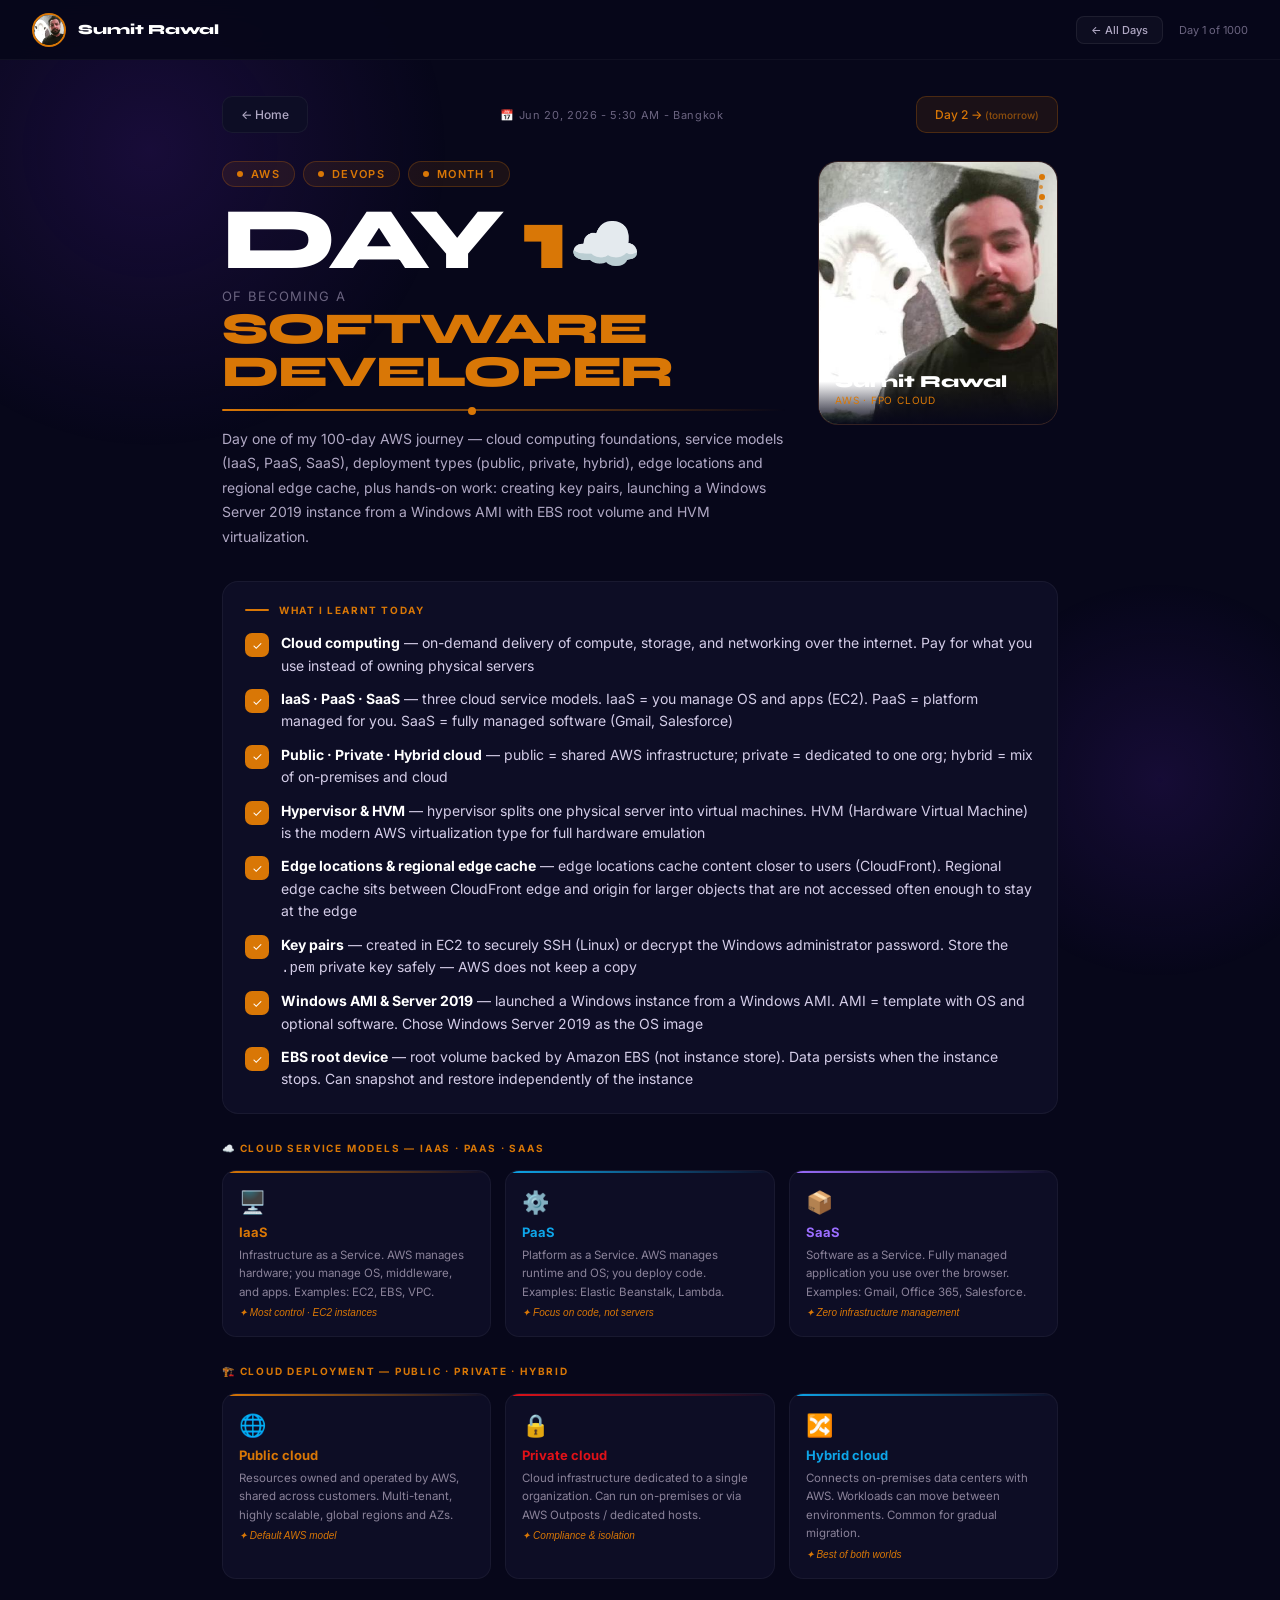
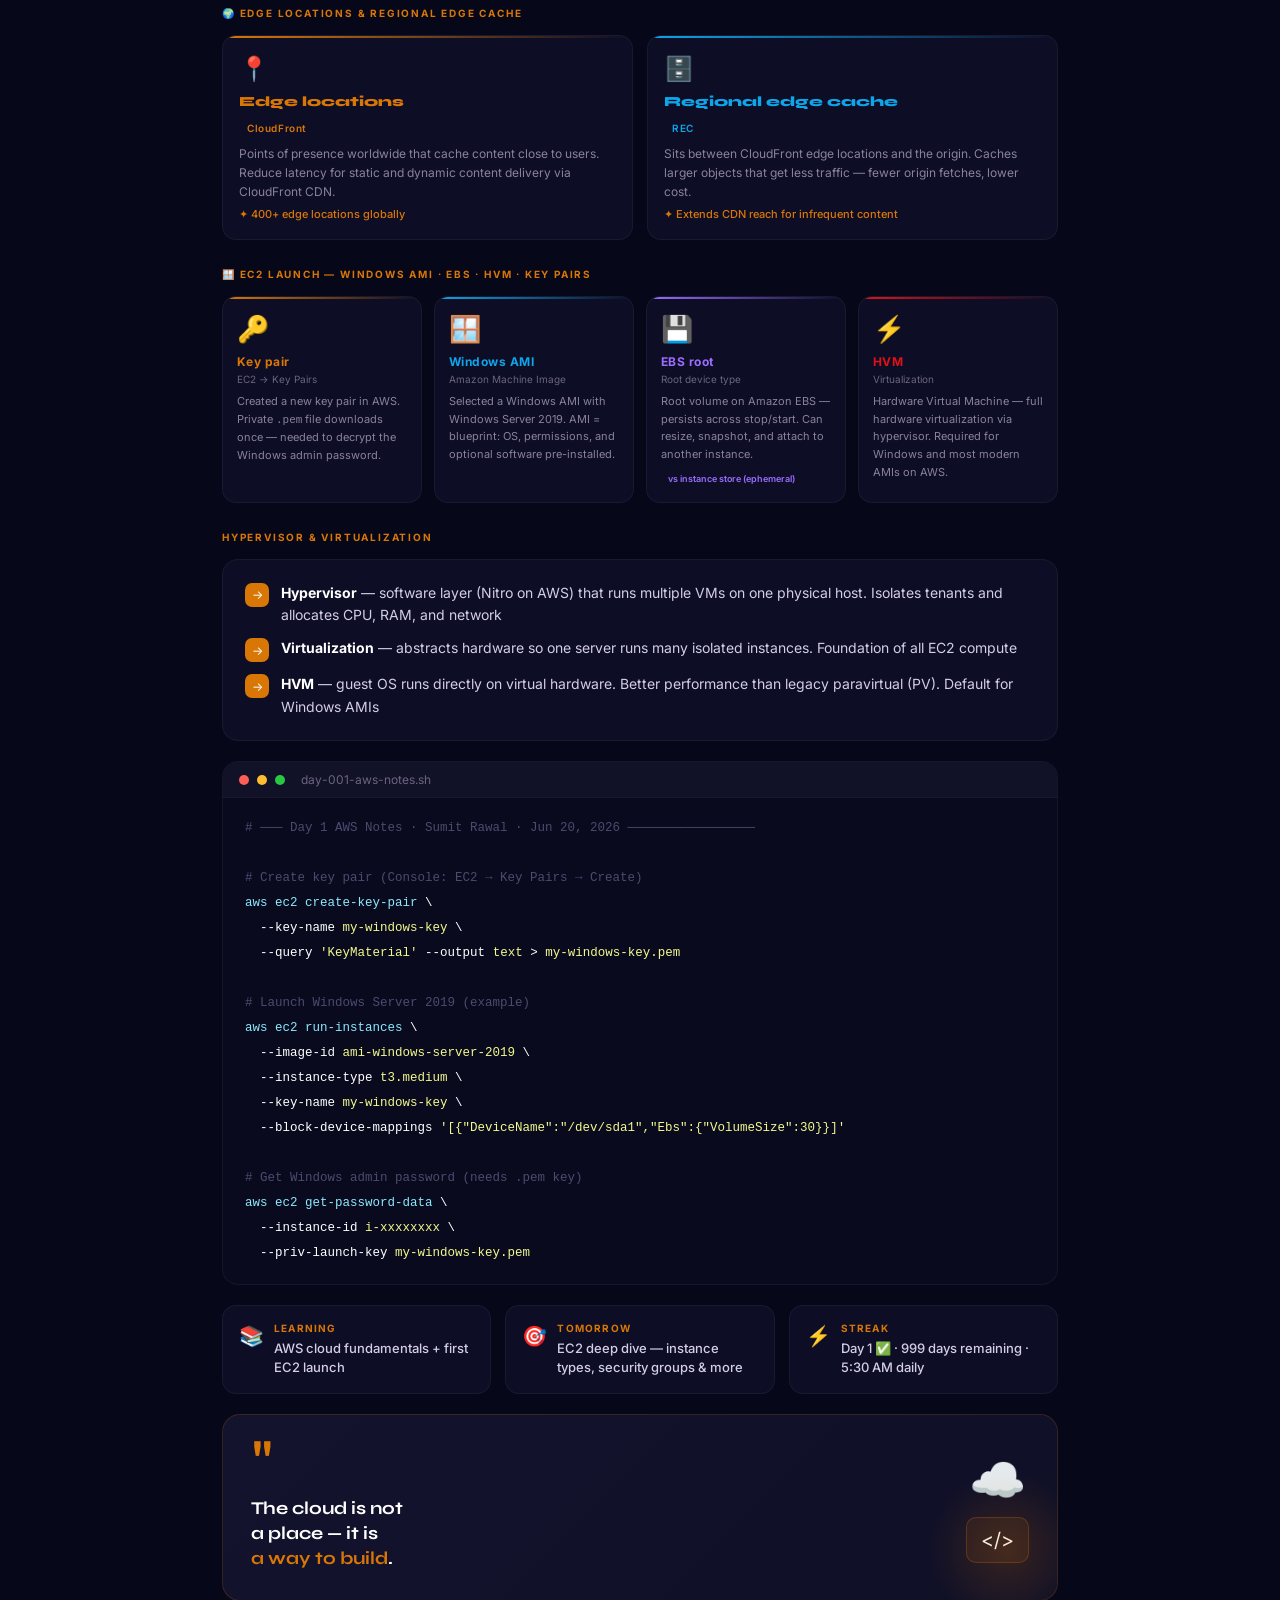
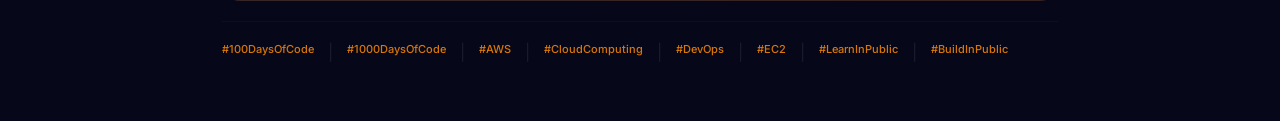
==== commit f795a801: "update today day 1" ====
--- a/days/day-001.html
+++ b/days/day-001.html
@@ -1,821 +1,469 @@
-<!doctype html>
+<!DOCTYPE html>
 <html lang="en">
-  <head>
-    <meta charset="UTF-8" />
-    <meta name="viewport" content="width=device-width, initial-scale=1.0" />
-    <meta
-      name="description"
-      content="Day 1 of 1000 — Sumit Rawal learns Python: introduction, installation, Hello World, print(), and comments."
-    />
-    <title>Day 1 · Introduction to Python · Sumit Rawal</title>
-    <link
-      href="https://fonts.googleapis.com/css2?family=Inter:wght@300;400;500;600;700&family=Syne:wght@700;800&display=swap"
-      rel="stylesheet"
-    />
-    <style>
-      *,
-      *::before,
-      *::after {
-        box-sizing: border-box;
-        margin: 0;
-        padding: 0;
-      }
-      body {
-        background: #07071a;
-        color: #fff;
-        font-family: 'Inter', sans-serif;
-        -webkit-font-smoothing: antialiased;
-      }
-      :root {
-        --purple: #9b6dff;
-        --purple-lt: #c4a0ff;
-        --purple-dk: #6d28d9;
-        --grey: #b0a8c4;
-        --dim: #6b6480;
-        --bg2: #0d0d25;
-        --orange: #16a34a;
-      }
-
-      /* GLOWS */
-      .glow-tl {
-        position: fixed;
-        width: 600px;
-        height: 600px;
-        background: radial-gradient(circle, #4c1d9540, transparent 70%);
-        border-radius: 50%;
-        top: -150px;
-        left: -150px;
-        pointer-events: none;
-        z-index: 0;
-      }
-      .glow-br {
-        position: fixed;
-        width: 400px;
-        height: 400px;
-        background: radial-gradient(circle, #6d28d925, transparent 70%);
-        border-radius: 50%;
-        bottom: -80px;
-        right: -80px;
-        pointer-events: none;
-        z-index: 0;
-      }
-
-      /* NAV */
-      nav {
-        position: sticky;
-        top: 0;
-        z-index: 100;
-        background: #07071aee;
-        backdrop-filter: blur(12px);
-        border-bottom: 1px solid #ffffff0a;
-        padding: 0 32px;
-        display: flex;
-        align-items: center;
-        justify-content: space-between;
-        height: 60px;
-      }
-      .nav-left {
-        display: flex;
-        align-items: center;
-        gap: 12px;
-      }
-      .nav-left img {
-        width: 34px;
-        height: 34px;
-        border-radius: 50%;
-        border: 2px solid var(--green);
-        object-fit: cover;
-        object-position: top;
-      }
-      .nav-name {
-        font-family: 'Syne', sans-serif;
-        font-weight: 800;
-        font-size: 14px;
-      }
-      .nav-right {
-        display: flex;
-        align-items: center;
-        gap: 16px;
-      }
-      .nav-right a {
-        font-size: 12px;
-        color: var(--dim);
-        text-decoration: none;
-        letter-spacing: 0.08em;
-        transition: color 0.2s;
-      }
-      .nav-right a:hover {
-        color: var(--purple-lt);
-      }
-      .back-btn {
-        background: #ffffff08;
-        border: 1px solid #ffffff12;
-        border-radius: 8px;
-        padding: 6px 14px;
-        font-size: 11px;
-        font-weight: 500;
-        color: var(--grey);
-        text-decoration: none;
-        transition: background 0.2s;
-      }
-      .back-btn:hover {
-        background: #ffffff14;
-        color: #fff;
-      }
-
-      /* WRAPPER */
-      .wrap {
-        position: relative;
-        z-index: 1;
-        max-width: 900px;
-        margin: 0 auto;
-        padding: 36px 32px 60px;
-      }
-
-      /* HEADER ROW */
-      .day-header {
-        display: grid;
-        grid-template-columns: 1fr auto;
-        gap: 32px;
-        align-items: start;
-        margin-bottom: 32px;
-      }
-      .day-badge {
-        display: inline-flex;
-        align-items: center;
-        gap: 8px;
-        background: #16a34a18;
-        border: 1px solid #16a34a40;
-        border-radius: 100px;
-        padding: 5px 14px;
-        font-size: 11px;
-        font-weight: 600;
-        color: #16a34a;
-        letter-spacing: 0.12em;
-        text-transform: uppercase;
-        margin-bottom: 16px;
-        width: fit-content;
-      }
-      .pulse {
-        width: 7px;
-        height: 7px;
-        background: #16a34a;
-        border-radius: 50%;
-        animation: pulse 2s infinite;
-      }
-      @keyframes pulse {
-        0%,
-        100% {
-          opacity: 1;
-          transform: scale(1);
-        }
-        50% {
-          opacity: 0.5;
-          transform: scale(1.4);
-        }
-      }
-      .day-num {
-        font-family: 'Syne', sans-serif;
-        font-weight: 800;
-        font-size: 88px;
-        line-height: 0.85;
-        letter-spacing: -0.05em;
-        margin-bottom: 4px;
-      }
-      .day-num .d {
-        color: #fff;
-      }
-      .day-num .n {
-        color: #16a34a;
-      }
-      .day-num .rocket {
-        font-size: 58px;
-        vertical-align: middle;
-        margin-left: 4px;
-        animation: launch 3s ease-in-out infinite;
-      }
-      @keyframes launch {
-        0%,
-        100% {
-          transform: translateY(0) rotate(-10deg);
-        }
-        50% {
-          transform: translateY(-8px) rotate(-10deg);
-        }
-      }
-      .of-text {
-        font-size: 13px;
-        font-weight: 400;
-        color: var(--dim);
-        letter-spacing: 0.1em;
-        text-transform: uppercase;
-        margin-bottom: 5px;
-        margin-top: 10px;
-      }
-      .big-title {
-        font-family: 'Syne', sans-serif;
-        font-size: 46px;
-        font-weight: 800;
-        line-height: 0.92;
-        letter-spacing: -0.03em;
-        color: #16a34a;
-        text-transform: uppercase;
-        margin-bottom: 3px;
-      }
-      .purple-rule {
-        width: 100%;
-        height: 2px;
-        background: linear-gradient(90deg, #16a34a, transparent);
-        margin: 16px 0;
-        border-radius: 2px;
-        position: relative;
-      }
-      .purple-rule::after {
-        content: '';
-        position: absolute;
-        right: 55%;
-        top: -2px;
-        width: 8px;
-        height: 8px;
-        background: #16a34a;
-        border-radius: 50%;
-      }
-      .summary {
-        font-size: 14px;
-        line-height: 1.75;
-        color: var(--grey);
-      }
-
-      /* PHOTO */
-      .photo-card {
-        background: #0f0f2a;
-        border: 1px solid #16a34a30;
-        border-radius: 20px;
-        overflow: hidden;
-        position: relative;
-        width: 240px;
-        flex-shrink: 0;
-      }
-      .photo-card img {
-        width: 100%;
-        aspect-ratio: 1/1.1;
-        object-fit: cover;
-        object-position: center top;
-        display: block;
-      }
-      .photo-overlay {
-        position: absolute;
-        bottom: 0;
-        left: 0;
-        right: 0;
-        background: linear-gradient(0deg, #07071af5 0%, transparent 60%);
-        padding: 18px 16px;
-      }
-      .photo-name {
-        font-family: 'Syne', sans-serif;
-        font-size: 18px;
-        font-weight: 800;
-        color: #fff;
-        margin-bottom: 2px;
-      }
-      .photo-role {
-        font-size: 10px;
-        color: #16a34a;
-        letter-spacing: 0.08em;
-        text-transform: uppercase;
-      }
-      .stars {
-        position: absolute;
-        top: 12px;
-        right: 12px;
-        display: flex;
-        flex-direction: column;
-        gap: 5px;
-        align-items: flex-end;
-      }
-      .star {
-        width: 4px;
-        height: 4px;
-        background: #16a34a;
-        border-radius: 50%;
-        opacity: 0.7;
-      }
-      .star.big {
-        width: 6px;
-        height: 6px;
-        opacity: 1;
-      }
-
-      /* CHECKLIST */
-      .card {
-        background: var(--bg2);
-        border: 1px solid #ffffff0d;
-        border-radius: 16px;
-        padding: 22px;
-        margin-bottom: 20px;
-      }
-      .card-title {
-        font-size: 10px;
-        font-weight: 700;
-        color: var(--orange);
-        letter-spacing: 0.16em;
-        text-transform: uppercase;
-        margin-bottom: 16px;
-        display: flex;
-        align-items: center;
-        gap: 8px;
-      }
-      .card-title::before {
-        content: '';
-        flex: 0 0 20px;
-        height: 2px;
-        background: var(--orange);
-        border-radius: 2px;
-      }
-      .check-list {
-        display: flex;
-        flex-direction: column;
-        gap: 12px;
-      }
-      .check-item {
-        display: flex;
-        align-items: flex-start;
-        gap: 12px;
-      }
-      .check-icon {
-        width: 24px;
-        height: 24px;
-        border-radius: 7px;
-        background: #16a34a;
-        display: flex;
-        align-items: center;
-        justify-content: center;
-        flex-shrink: 0;
-        margin-top: 1px;
-        font-size: 12px;
-      }
-      .check-text {
-        font-size: 14px;
-        color: #d4cde8;
-        line-height: 1.6;
-      }
-
-      /* CODE BLOCK */
-      .code-card {
-        background: #0a0a1f;
-        border: 1px solid #ffffff0d;
-        border-radius: 16px;
-        overflow: hidden;
-        margin-bottom: 20px;
-      }
-      .code-header {
-        background: #111128;
-        padding: 10px 16px;
-        display: flex;
-        align-items: center;
-        gap: 8px;
-        border-bottom: 1px solid #ffffff08;
-      }
-      .dr {
-        width: 10px;
-        height: 10px;
-        border-radius: 50%;
-        background: #ff5f57;
-      }
-      .dy {
-        width: 10px;
-        height: 10px;
-        border-radius: 50%;
-        background: #febc2e;
-      }
-      .dg {
-        width: 10px;
-        height: 10px;
-        border-radius: 50%;
-        background: #28c840;
-      }
-      .fname {
-        font-size: 12px;
-        color: #6b6480;
-        margin-left: 8px;
-      }
-      .code-body {
-        padding: 18px 22px;
-        font-family: 'Courier New', monospace;
-        font-size: 12.5px;
-        line-height: 2;
-        overflow-x: auto;
-      }
-      .cl {
-        color: #4d4a6e;
-      }
-      .ck {
-        color: #ff79c6;
-      }
-      .cv {
-        color: #8be9fd;
-      }
-      .cs {
-        color: #f1fa8c;
-      }
-      .cm {
-        color: #16a34a;
-      }
-      .cw {
-        color: #fff;
-      }
-      .cg {
-        color: #50fa7b;
-      }
-
-      /* CONCEPTS */
-      .concepts-grid {
-        display: grid;
-        grid-template-columns: repeat(3, 1fr);
-        gap: 14px;
-        margin-bottom: 20px;
-      }
-      .concept {
-        background: var(--bg2);
-        border: 1px solid #ffffff0d;
-        border-radius: 14px;
-        padding: 18px 16px;
-        position: relative;
-        overflow: hidden;
-      }
-      .concept::before {
-        content: '';
-        position: absolute;
-        top: 0;
-        left: 0;
-        right: 0;
-        height: 2px;
-        background: linear-gradient(90deg, #16a34a, transparent);
-      }
-      .concept-icon {
-        font-size: 24px;
-        margin-bottom: 10px;
-        display: block;
-      }
-      .concept-title {
-        font-size: 13px;
-        font-weight: 600;
-        color: #16a34a;
-        margin-bottom: 6px;
-      }
-      .concept-desc {
-        font-size: 11.5px;
-        color: #7a7295;
-        line-height: 1.6;
-      }
-
-      /* GLF */
-      .glf {
-        display: grid;
-        grid-template-columns: repeat(3, 1fr);
-        gap: 14px;
-        margin-bottom: 20px;
-      }
-      .glf-card {
-        background: var(--bg2);
-        border: 1px solid #ffffff0d;
-        border-radius: 14px;
-        padding: 16px;
-        display: flex;
-        align-items: flex-start;
-        gap: 10px;
-      }
-      .glf-icon {
-        font-size: 20px;
-        flex-shrink: 0;
-        margin-top: 2px;
-      }
-      .glf-label {
-        font-size: 10px;
-        font-weight: 700;
-        color: #16a34a;
-        letter-spacing: 0.12em;
-        text-transform: uppercase;
-        margin-bottom: 5px;
-      }
-      .glf-val {
-        font-size: 13px;
-        color: #d4cde8;
-        font-weight: 500;
-        line-height: 1.45;
-      }
-
-      /* QUOTE */
-      .quote {
-        background: linear-gradient(135deg, #13132e, #0f0f26);
-        border: 1px solid #16a34a30;
-        border-radius: 18px;
-        padding: 28px;
-        margin-bottom: 20px;
-        display: grid;
-        grid-template-columns: 1fr auto;
-        gap: 24px;
-        align-items: center;
-        position: relative;
-        overflow: hidden;
-      }
-      .quote::before {
-        content: '';
-        position: absolute;
-        bottom: -30px;
-        right: -30px;
-        width: 160px;
-        height: 160px;
-        background: radial-gradient(circle, #16a34a30, transparent 70%);
-        border-radius: 50%;
-      }
-      .qmark {
-        font-family: 'Syne', sans-serif;
-        font-size: 72px;
-        line-height: 0.6;
-        color: #16a34a;
-        margin-bottom: 10px;
-        display: block;
-      }
-      .qtext {
-        font-family: 'Syne', sans-serif;
-        font-size: 19px;
-        font-weight: 700;
-        color: #fff;
-        line-height: 1.4;
-      }
-      .qtext em {
-        font-style: normal;
-        color: #16a34a;
-      }
-      .qvisual {
-        display: flex;
-        flex-direction: column;
-        align-items: center;
-        gap: 10px;
-      }
-      .rocket-big {
-        font-size: 46px;
-        animation: launch 3s ease-in-out infinite;
-      }
-      .code-tag {
-        background: #16a34a18;
-        border: 1px solid #16a34a40;
-        border-radius: 10px;
-        padding: 10px 14px;
-        font-size: 20px;
-        text-align: center;
-      }
-
-      /* HASHTAGS */
-      .hashtags {
-        border-top: 1px solid #ffffff08;
-        padding-top: 20px;
-        display: flex;
-        flex-wrap: wrap;
-        gap: 6px 14px;
-      }
-      .hashtag {
-        font-size: 11px;
-        color: #16a34a;
-        font-weight: 500;
-      }
-      .ht-sep {
-        color: #ffffff15;
-      }
-
-      /* NAV BOTTOM */
-      .day-nav {
-        display: flex;
-        justify-content: space-between;
-        align-items: center;
-        margin-bottom: 32px;
-      }
-      .day-nav a {
-        background: var(--bg2);
-        border: 1px solid #ffffff0d;
-        border-radius: 10px;
-        padding: 10px 18px;
-        font-size: 12px;
-        font-weight: 500;
-        color: var(--grey);
-        text-decoration: none;
-        transition: all 0.2s;
-      }
-      .day-nav a:hover {
-        border-color: #9b6dff50;
-        color: #fff;
-      }
-      .day-nav .next {
-        background: #16a34a18;
-        border-color: #16a34a40;
-        color: #16a34a;
-      }
-      .day-counter {
-        font-size: 11px;
-        color: var(--dim);
-        letter-spacing: 0.08em;
-      }
-    </style>
-  </head>
-  <body>
-    <div class="glow-tl"></div>
-    <div class="glow-br"></div>
-
-    <nav>
-      <div class="nav-left">
-        <img
-          src="[data-uri]"
-          alt="Sumit Rawal"
-        />
-        <div>
-          <div class="nav-name">Sumit Rawal</div>
-        </div>
-      </div>
-      <div class="nav-right">
-        <a href="../index.html" class="back-btn">← All Days</a>
-        <span style="font-size: 11px; color: var(--dim)">Day 1 of 1000</span>
-      </div>
-    </nav>
-
-    <div class="wrap">
-      <!-- TOP NAV -->
-      <div class="day-nav">
-        <a href="../index.html">← Home</a>
-        <div class="day-counter">📅 Jun 20, 2026 · 5:30 AM · Bangkok</div>
-        <a href="day-002.html" class="next">Day 2 →</a>
-      </div>
-
-      <!-- HERO HEADER -->
-      <div class="day-header">
-        <div>
-          <div class="day-badge">
-            <div class="pulse"></div>
-            Python · Month 1
-          </div>
-          <div class="day-num">
-            <span class="d">DAY</span> <span class="n">1</span
-            ><span class="rocket">🐍</span>
-          </div>
-          <div class="of-text">Of Becoming a</div>
-          <div class="big-title">SOFTWARE</div>
-          <div class="big-title">DEVELOPER</div>
-          <div class="purple-rule"></div>
-          <p class="summary">
-            Day one of Python — what the language is, why developers love it, installing Python 3, writing Hello World, using print() to show output, and leaving notes with # comments.
-          </p>
-        </div>
-        <div class="photo-card">
-          <img
-            src="[data-uri]"
-            alt="Sumit Rawal"
-          />
-          <div class="stars">
-            <div class="star big"></div>
-            <div class="star"></div>
-            <div class="star big"></div>
-            <div class="star"></div>
-          </div>
-          <div class="photo-overlay">
-            <div class="photo-name">Sumit Rawal</div>
-            <div class="photo-role">Python Learner · FPO Cloud</div>
-          </div>
-        </div>
-      </div>
-
-      
-  <!-- LEARNT TODAY -->
+<head>
+<meta charset="UTF-8">
+<meta name="viewport" content="width=device-width, initial-scale=1.0">
+<!--
+  DAY TEMPLATE — copy this file to day-XXX.html and replace all PLACEHOLDER values.
+  Pattern matches day-005.html (hero, badges, sections, cards, code, GLF, quote, hashtags).
+  Color: set --c in :root per block (Python #D97706, DevOps #D97706, Frontend #0EA5E9).
+-->
+<meta name="description" content="Day 1 of 1000 — Sumit Rawal learns AWS fundamentals: cloud models, edge locations, key pairs, Windows AMI, EBS, and HVM virtualization.">
+<title>Day 1 · AWS Cloud Fundamentals · Sumit Rawal</title>
+<link href="https://fonts.googleapis.com/css2?family=Inter:wght@300;400;500;600;700&family=Syne:wght@700;800&display=swap" rel="stylesheet">
+<style>
+*,*::before,*::after{box-sizing:border-box;margin:0;padding:0;}
+body{background:#07071A;color:#fff;font-family:'Inter',sans-serif;-webkit-font-smoothing:antialiased;}
+:root{--c:#D97706;--purple:#9B6DFF;--grey:#B0A8C4;--dim:#6B6480;--bg2:#0D0D25;}
+
+.glow-tl{position:fixed;width:600px;height:600px;background:radial-gradient(circle,#4C1D9540,transparent 70%);border-radius:50%;top:-150px;left:-150px;pointer-events:none;z-index:0;}
+.glow-br{position:fixed;width:400px;height:400px;background:radial-gradient(circle,#6D28D925,transparent 70%);border-radius:50%;bottom:-80px;right:-80px;pointer-events:none;z-index:0;}
+
+nav{position:sticky;top:0;z-index:100;background:#07071Aee;backdrop-filter:blur(12px);border-bottom:1px solid #ffffff0A;padding:0 32px;display:flex;align-items:center;justify-content:space-between;height:60px;}
+.nav-left{display:flex;align-items:center;gap:12px;}
+.nav-left img{width:34px;height:34px;border-radius:50%;border:2px solid var(--c);object-fit:cover;object-position:top;}
+.nav-name{font-family:'Syne',sans-serif;font-weight:800;font-size:14px;}
+.nav-right{display:flex;align-items:center;gap:16px;}
+.back-btn{background:#ffffff08;border:1px solid #ffffff12;border-radius:8px;padding:6px 14px;font-size:11px;font-weight:500;color:var(--grey);text-decoration:none;transition:background 0.2s;}
+.back-btn:hover{background:#ffffff14;color:#fff;}
+
+.wrap{position:relative;z-index:1;max-width:900px;margin:0 auto;padding:36px 32px 60px;}
+
+.day-nav{display:flex;justify-content:space-between;align-items:center;margin-bottom:28px;}
+.day-nav a{background:var(--bg2);border:1px solid #ffffff0D;border-radius:10px;padding:10px 18px;font-size:12px;font-weight:500;color:var(--grey);text-decoration:none;transition:all 0.2s;}
+.day-nav a:hover{border-color:#D9770650;color:#fff;}
+.day-nav .next{background:#D9770618;border-color:#D9770640;color:var(--c);}
+.day-counter{font-size:11px;color:var(--dim);letter-spacing:0.06em;}
+
+/* HERO */
+.hero-grid{display:grid;grid-template-columns:1fr 240px;gap:32px;align-items:start;margin-bottom:32px;}
+.day-badges{display:flex;flex-wrap:wrap;gap:8px;margin-bottom:16px;}
+.day-badge{display:inline-flex;align-items:center;gap:8px;background:#D9770618;border:1px solid #D9770640;border-radius:100px;padding:5px 14px;font-size:11px;font-weight:600;color:var(--c);letter-spacing:0.12em;text-transform:uppercase;width:fit-content;}
+.day-badge .dot{width:6px;height:6px;background:var(--c);border-radius:50%;}
+.pulse{width:7px;height:7px;background:var(--c);border-radius:50%;animation:pulse 2s infinite;}
+@keyframes pulse{0%,100%{opacity:1;transform:scale(1);}50%{opacity:0.5;transform:scale(1.4);}}
+.day-num{font-family:'Syne',sans-serif;font-weight:800;font-size:88px;line-height:0.85;letter-spacing:-0.05em;margin-bottom:4px;}
+.day-num .d{color:#fff;}.day-num .n{color:var(--c);}
+.rocket{font-size:58px;vertical-align:middle;margin-left:4px;animation:launch 3s ease-in-out infinite;display:inline-block;}
+@keyframes launch{0%,100%{transform:translateY(0) rotate(-10deg);}50%{transform:translateY(-8px) rotate(-10deg);}}
+.of-text{font-size:13px;font-weight:400;color:var(--dim);letter-spacing:0.1em;text-transform:uppercase;margin-bottom:5px;margin-top:10px;}
+.big-title{font-family:'Syne',sans-serif;font-size:44px;font-weight:800;line-height:0.92;letter-spacing:-0.03em;color:var(--c);text-transform:uppercase;margin-bottom:3px;}
+.rule{width:100%;height:2px;background:linear-gradient(90deg,var(--c),transparent);margin:16px 0;border-radius:2px;position:relative;}
+.rule::after{content:'';position:absolute;right:55%;top:-2px;width:8px;height:8px;background:var(--c);border-radius:50%;}
+.summary{font-size:14px;line-height:1.75;color:var(--grey);}
+
+.photo-card{background:#0F0F2A;border:1px solid #D9770630;border-radius:20px;overflow:hidden;position:relative;}
+.photo-card img{width:100%;aspect-ratio:1/1.1;object-fit:cover;object-position:center top;display:block;}
+.photo-overlay{position:absolute;bottom:0;left:0;right:0;background:linear-gradient(0deg,#07071AF5 0%,transparent 60%);padding:18px 16px;}
+.photo-name{font-family:'Syne',sans-serif;font-size:17px;font-weight:800;color:#fff;margin-bottom:2px;}
+.photo-role{font-size:10px;color:var(--c);letter-spacing:0.08em;text-transform:uppercase;}
+.pstars{position:absolute;top:12px;right:12px;display:flex;flex-direction:column;gap:5px;}
+.pstar{width:4px;height:4px;background:var(--c);border-radius:50%;opacity:0.7;}
+.pstar.big{width:6px;height:6px;opacity:1;}
+
+/* SECTION LABELS */
+.sec-label{display:flex;align-items:center;gap:10px;margin:28px 0 16px;}
+.sec-line{flex:1;height:1px;background:linear-gradient(90deg,var(--c)50,transparent);}
+.sec-title{font-size:10px;font-weight:700;color:var(--c);letter-spacing:0.18em;text-transform:uppercase;white-space:nowrap;}
+
+/* CARDS */
+.card{background:var(--bg2);border:1px solid #ffffff0D;border-radius:16px;padding:22px;margin-bottom:20px;}
+.card-title{font-size:10px;font-weight:700;color:var(--c);letter-spacing:0.16em;text-transform:uppercase;margin-bottom:16px;display:flex;align-items:center;gap:10px;}
+.card-title::before{content:'';flex:0 0 24px;height:2px;background:var(--c);border-radius:2px;}
+.check-list{display:flex;flex-direction:column;gap:11px;}
+.check-item{display:flex;align-items:flex-start;gap:12px;}
+.check-icon{width:24px;height:24px;border-radius:7px;background:var(--c);display:flex;align-items:center;justify-content:center;flex-shrink:0;margin-top:1px;font-size:12px;}
+.check-text{font-size:14px;color:#D4CDE8;line-height:1.6;}
+.check-text strong{color:#fff;}
+
+/* INSTANCE TYPE GRID */
+.it-grid{display:grid;grid-template-columns:repeat(2,1fr);gap:14px;margin-bottom:20px;}
+.it-card{background:var(--bg2);border:1px solid #ffffff0D;border-radius:14px;padding:18px 16px;position:relative;overflow:hidden;transition:border-color 0.2s;}
+.it-card:hover{border-color:#D9770640;}
+.it-card::before{content:'';position:absolute;top:0;left:0;right:0;height:2px;background:linear-gradient(90deg,var(--bord,#D97706),transparent);}
+.it-icon{font-size:24px;margin-bottom:10px;display:block;}
+.it-name{font-family:'Syne',sans-serif;font-size:14px;font-weight:800;color:var(--bord,#D97706);margin-bottom:6px;}
+.it-tag{display:inline-block;font-size:10px;font-weight:600;padding:2px 8px;border-radius:6px;background:var(--bord,#D97706)18;color:var(--bord,#D97706);border:1px solid var(--bord,#D97706)35;margin-bottom:8px;letter-spacing:0.06em;}
+.it-desc{font-size:12px;color:#8A8299;line-height:1.6;}
+.it-use{font-size:11px;color:#D97706;margin-top:6px;font-weight:500;}
+
+/* STORAGE GRID */
+.st-grid{display:grid;grid-template-columns:repeat(4,1fr);gap:12px;margin-bottom:20px;}
+.st-card{background:var(--bg2);border:1px solid #ffffff0D;border-radius:14px;padding:16px 14px;position:relative;overflow:hidden;}
+.st-card::before{content:'';position:absolute;top:0;left:0;right:0;height:2px;background:linear-gradient(90deg,var(--sc,#9B6DFF),transparent);}
+.st-icon{font-size:26px;margin-bottom:10px;display:block;}
+.st-name{font-size:12px;font-weight:700;color:var(--sc,#9B6DFF);margin-bottom:4px;letter-spacing:0.04em;}
+.st-abbr{font-size:10px;color:var(--dim);margin-bottom:8px;}
+.st-desc{font-size:11px;color:#8A8299;line-height:1.6;}
+.st-tag{display:inline-block;font-size:9px;font-weight:600;padding:2px 7px;border-radius:5px;background:var(--sc,#9B6DFF)18;color:var(--sc,#9B6DFF);border:1px solid var(--sc,#9B6DFF)30;margin-top:7px;}
+
+/* PLACEMENT / TENANCY 3-col */
+.three-grid{display:grid;grid-template-columns:repeat(3,1fr);gap:14px;margin-bottom:20px;}
+.three-card{background:var(--bg2);border:1px solid #ffffff0D;border-radius:14px;padding:18px 16px;position:relative;overflow:hidden;}
+.three-card::before{content:'';position:absolute;top:0;left:0;right:0;height:2px;background:linear-gradient(90deg,var(--tc,#D97706),transparent);}
+.three-icon{font-size:22px;margin-bottom:9px;display:block;}
+.three-name{font-size:13px;font-weight:700;color:var(--tc,#D97706);margin-bottom:6px;}
+.three-desc{font-size:11.5px;color:#8A8299;line-height:1.6;}
+.three-use{font-size:10px;color:#D97706;margin-top:6px;font-weight:500;font-style:italic;}
+
+/* CODE */
+.code-card{background:#0A0A1F;border:1px solid #ffffff0D;border-radius:16px;overflow:hidden;margin-bottom:20px;}
+.code-hdr{background:#111128;padding:10px 16px;display:flex;align-items:center;gap:8px;border-bottom:1px solid #ffffff08;}
+.dr{width:10px;height:10px;border-radius:50%;background:#FF5F57;}
+.dy{width:10px;height:10px;border-radius:50%;background:#FEBC2E;}
+.dg{width:10px;height:10px;border-radius:50%;background:#28C840;}
+.fname{font-size:12px;color:#6B6480;margin-left:8px;}
+.code-body{padding:18px 22px;font-family:'Courier New',monospace;font-size:12.5px;line-height:2;overflow-x:auto;}
+.cl{color:#4D4A6E;}.ck{color:#FF79C6;}.cv{color:#8BE9FD;}.cs{color:#F1FA8C;}.cm{color:#D97706;}.cw{color:#fff;}.cg{color:#50FA7B;}.cp{color:#C4A0FF;}
+
+/* COMPARE TABLE */
+.compare{width:100%;border-collapse:separate;border-spacing:0;margin-bottom:20px;font-size:12.5px;}
+.compare th{background:#111128;color:var(--c);font-weight:600;padding:10px 14px;text-align:left;font-size:11px;letter-spacing:0.08em;text-transform:uppercase;border-bottom:1px solid #ffffff0D;}
+.compare th:first-child{border-radius:10px 0 0 0;}.compare th:last-child{border-radius:0 10px 0 0;}
+.compare td{padding:10px 14px;border-bottom:1px solid #ffffff07;color:#D4CDE8;vertical-align:top;line-height:1.5;}
+.compare tr:last-child td{border-bottom:none;}
+.compare tr:nth-child(even) td{background:#0D0D2510;}
+.compare .tag{display:inline-block;font-size:10px;padding:2px 8px;border-radius:5px;font-weight:600;}
+.tag-green{background:#D9770618;color:#4ADE80;border:1px solid #D9770635;}
+.tag-blue{background:#0EA5E918;color:#38BDF8;border:1px solid #0EA5E935;}
+.tag-orange{background:#D9770618;color:#4ADE80;border:1px solid #D9770635;}
+.tag-red{background:#E1111818;color:#F87171;border:1px solid #E1111835;}
+
+/* GLF ROW */
+.glf{display:grid;grid-template-columns:repeat(3,1fr);gap:14px;margin-bottom:20px;}
+.glf-card{background:var(--bg2);border:1px solid #ffffff0D;border-radius:14px;padding:16px;display:flex;align-items:flex-start;gap:10px;}
+.glf-icon{font-size:20px;flex-shrink:0;margin-top:2px;}
+.glf-label{font-size:10px;font-weight:700;color:var(--c);letter-spacing:0.12em;text-transform:uppercase;margin-bottom:5px;}
+.glf-val{font-size:13px;color:#D4CDE8;font-weight:500;line-height:1.45;}
+
+/* QUOTE */
+.quote{background:linear-gradient(135deg,#13132E,#0F0F26);border:1px solid #D9770630;border-radius:18px;padding:28px;margin-bottom:20px;display:grid;grid-template-columns:1fr auto;gap:24px;align-items:center;position:relative;overflow:hidden;}
+.quote::before{content:'';position:absolute;bottom:-30px;right:-30px;width:160px;height:160px;background:radial-gradient(circle,#D9770630,transparent 70%);border-radius:50%;}
+.qmark{font-family:'Syne',sans-serif;font-size:72px;line-height:0.6;color:var(--c);margin-bottom:10px;display:block;}
+.qtext{font-family:'Syne',sans-serif;font-size:18px;font-weight:700;color:#fff;line-height:1.4;}
+.qtext em{font-style:normal;color:var(--c);}
+.qvisual{display:flex;flex-direction:column;align-items:center;gap:10px;}
+.rocket-big{font-size:46px;animation:launch 3s ease-in-out infinite;}
+.code-tag{background:#D9770618;border:1px solid #D9770640;border-radius:10px;padding:10px 14px;font-size:20px;text-align:center;}
+
+/* HASHTAGS */
+.hashtags{border-top:1px solid #ffffff08;padding-top:20px;display:flex;flex-wrap:wrap;gap:6px 14px;}
+.hashtag{font-size:11px;color:var(--c);font-weight:500;}
+.ht-sep{color:#ffffff15;}
+</style>
+</head>
+<body>
+<div class="glow-tl"></div>
+<div class="glow-br"></div>
+
+<!-- NAV -->
+<nav>
+  <div class="nav-left">
+    <img src="[data-uri]" alt="Sumit Rawal">
+    <div><div class="nav-name">Sumit Rawal</div></div>
+  </div>
+  <div class="nav-right">
+    <a href="../index.html" class="back-btn">← All Days</a>
+    <span style="font-size:11px;color:var(--dim);">Day 1 of 1000</span>
+  </div>
+</nav>
+
+<div class="wrap">
+
+  <!-- TOP NAV -->
+  <div class="day-nav">
+    <a href="../index.html">← Home</a>
+    <div class="day-counter">📅 Jun 20, 2026 - 5:30 AM - Bangkok</div>
+    <a href="#" class="next">Day 2 → <span style="opacity:0.6;font-size:10px;">(tomorrow)</span></a>
+  </div>
+
+  <!-- HERO -->
+  <div class="hero-grid">
+    <div>
+      <div class="day-badges">
+        <div class="day-badge"><div class="dot pulse"></div>AWS</div>
+        <div class="day-badge"><div class="dot"></div>DevOps</div>
+        <div class="day-badge"><div class="dot"></div>Month 1</div>
+      </div>
+      <div class="day-num"><span class="d">DAY</span> <span class="n">1</span><span class="rocket">☁️</span></div>
+      <div class="of-text">Of Becoming a</div>
+      <div class="big-title">SOFTWARE</div>
+      <div class="big-title">DEVELOPER</div>
+      <div class="rule"></div>
+      <p class="summary">
+        Day one of my 100-day AWS journey — cloud computing foundations, service models
+        (IaaS, PaaS, SaaS), deployment types (public, private, hybrid), edge locations
+        and regional edge cache, plus hands-on work: creating key pairs, launching a
+        Windows Server 2019 instance from a Windows AMI with EBS root volume and HVM
+        virtualization.
+      </p>
+    </div>
+    <div class="photo-card">
+      <img src="[data-uri]" alt="Sumit Rawal">
+      <div class="pstars">
+        <div class="pstar big"></div><div class="pstar"></div>
+        <div class="pstar big"></div><div class="pstar"></div>
+      </div>
+      <div class="photo-overlay">
+        <div class="photo-name">Sumit Rawal</div>
+        <div class="photo-role">AWS · FPO Cloud</div>
+      </div>
+    </div>
+  </div>
+
+
+  <!-- WHAT I LEARNT -->
   <div class="card">
     <div class="card-title">What I learnt today</div>
     <div class="check-list">
       <div class="check-item">
         <div class="check-icon">✓</div>
-        <div class="check-text"><strong>What is Python</strong> — a high-level, interpreted language created by Guido van Rossum. Readable syntax, huge ecosystem (web, data, AI, automation). Runs via the Python interpreter — no compile step</div>
-      </div>
-      <div class="check-item">
-        <div class="check-icon">✓</div>
-        <div class="check-text"><strong>Installation</strong> — download Python 3 from python.org. Verify with <code>python3 --version</code> in terminal. Use IDLE or any editor (VS Code, Cursor) to write <code>.py</code> files</div>
-      </div>
-      <div class="check-item">
-        <div class="check-icon">✓</div>
-        <div class="check-text"><strong>Hello World</strong> — the traditional first program: <code>print("Hello, World!")</code>. Save as <code>hello.py</code>, run with <code>python3 hello.py</code></div>
-      </div>
-      <div class="check-item">
-        <div class="check-icon">✓</div>
-        <div class="check-text"><strong>print() function</strong> — displays output to the console. Accepts multiple arguments separated by commas. Adds a newline at the end by default</div>
-      </div>
-      <div class="check-item">
-        <div class="check-icon">✓</div>
-        <div class="check-text"><strong>Comments</strong> — <code>#</code> starts a single-line comment. Python ignores everything after <code>#</code> on that line. Used for notes and explaining code</div>
-      </div>
-    </div>
-  </div>
-
+        <div class="check-text"><strong>Cloud computing</strong> — on-demand delivery of compute, storage, and networking over the internet. Pay for what you use instead of owning physical servers</div>
+      </div>
+      <div class="check-item">
+        <div class="check-icon">✓</div>
+        <div class="check-text"><strong>IaaS · PaaS · SaaS</strong> — three cloud service models. IaaS = you manage OS and apps (EC2). PaaS = platform managed for you. SaaS = fully managed software (Gmail, Salesforce)</div>
+      </div>
+      <div class="check-item">
+        <div class="check-icon">✓</div>
+        <div class="check-text"><strong>Public · Private · Hybrid cloud</strong> — public = shared AWS infrastructure; private = dedicated to one org; hybrid = mix of on-premises and cloud</div>
+      </div>
+      <div class="check-item">
+        <div class="check-icon">✓</div>
+        <div class="check-text"><strong>Hypervisor &amp; HVM</strong> — hypervisor splits one physical server into virtual machines. HVM (Hardware Virtual Machine) is the modern AWS virtualization type for full hardware emulation</div>
+      </div>
+      <div class="check-item">
+        <div class="check-icon">✓</div>
+        <div class="check-text"><strong>Edge locations &amp; regional edge cache</strong> — edge locations cache content closer to users (CloudFront). Regional edge cache sits between CloudFront edge and origin for larger objects that are not accessed often enough to stay at the edge</div>
+      </div>
+      <div class="check-item">
+        <div class="check-icon">✓</div>
+        <div class="check-text"><strong>Key pairs</strong> — created in EC2 to securely SSH (Linux) or decrypt the Windows administrator password. Store the <code>.pem</code> private key safely — AWS does not keep a copy</div>
+      </div>
+      <div class="check-item">
+        <div class="check-icon">✓</div>
+        <div class="check-text"><strong>Windows AMI &amp; Server 2019</strong> — launched a Windows instance from a Windows AMI. AMI = template with OS and optional software. Chose Windows Server 2019 as the OS image</div>
+      </div>
+      <div class="check-item">
+        <div class="check-icon">✓</div>
+        <div class="check-text"><strong>EBS root device</strong> — root volume backed by Amazon EBS (not instance store). Data persists when the instance stops. Can snapshot and restore independently of the instance</div>
+      </div>
+    </div>
+  </div>
+
+  <!-- CLOUD SERVICE MODELS -->
   <div class="sec-label">
-    <div class="sec-title">🐍 Why Python — Key Traits</div>
+    <div class="sec-title">☁️ Cloud Service Models — IaaS · PaaS · SaaS</div>
     <div class="sec-line"></div>
   </div>
 
+  <div class="three-grid">
+    <div class="three-card" style="--tc:#D97706">
+      <span class="three-icon">🖥️</span>
+      <div class="three-name">IaaS</div>
+      <div class="three-desc">Infrastructure as a Service. AWS manages hardware; you manage OS, middleware, and apps. Examples: EC2, EBS, VPC.</div>
+      <div class="three-use">✦ Most control · EC2 instances</div>
+    </div>
+    <div class="three-card" style="--tc:#0EA5E9">
+      <span class="three-icon">⚙️</span>
+      <div class="three-name">PaaS</div>
+      <div class="three-desc">Platform as a Service. AWS manages runtime and OS; you deploy code. Examples: Elastic Beanstalk, Lambda.</div>
+      <div class="three-use">✦ Focus on code, not servers</div>
+    </div>
+    <div class="three-card" style="--tc:#9B6DFF">
+      <span class="three-icon">📦</span>
+      <div class="three-name">SaaS</div>
+      <div class="three-desc">Software as a Service. Fully managed application you use over the browser. Examples: Gmail, Office 365, Salesforce.</div>
+      <div class="three-use">✦ Zero infrastructure management</div>
+    </div>
+  </div>
+
+  <!-- DEPLOYMENT MODELS -->
+  <div class="sec-label">
+    <div class="sec-title">🏗️ Cloud Deployment — Public · Private · Hybrid</div>
+    <div class="sec-line"></div>
+  </div>
+
+  <div class="three-grid">
+    <div class="three-card" style="--tc:#D97706">
+      <span class="three-icon">🌐</span>
+      <div class="three-name">Public cloud</div>
+      <div class="three-desc">Resources owned and operated by AWS, shared across customers. Multi-tenant, highly scalable, global regions and AZs.</div>
+      <div class="three-use">✦ Default AWS model</div>
+    </div>
+    <div class="three-card" style="--tc:#E11118">
+      <span class="three-icon">🔒</span>
+      <div class="three-name">Private cloud</div>
+      <div class="three-desc">Cloud infrastructure dedicated to a single organization. Can run on-premises or via AWS Outposts / dedicated hosts.</div>
+      <div class="three-use">✦ Compliance &amp; isolation</div>
+    </div>
+    <div class="three-card" style="--tc:#0EA5E9">
+      <span class="three-icon">🔀</span>
+      <div class="three-name">Hybrid cloud</div>
+      <div class="three-desc">Connects on-premises data centers with AWS. Workloads can move between environments. Common for gradual migration.</div>
+      <div class="three-use">✦ Best of both worlds</div>
+    </div>
+  </div>
+
+  <!-- EDGE & CDN -->
+  <div class="sec-label">
+    <div class="sec-title">🌍 Edge Locations &amp; Regional Edge Cache</div>
+    <div class="sec-line"></div>
+  </div>
+
+  <div class="it-grid">
+    <div class="it-card" style="--bord:#D97706">
+      <span class="it-icon">📍</span>
+      <div class="it-name">Edge locations</div>
+      <span class="it-tag">CloudFront</span>
+      <div class="it-desc">Points of presence worldwide that cache content close to users. Reduce latency for static and dynamic content delivery via CloudFront CDN.</div>
+      <div class="it-use">✦ 400+ edge locations globally</div>
+    </div>
+    <div class="it-card" style="--bord:#0EA5E9">
+      <span class="it-icon">🗄️</span>
+      <div class="it-name">Regional edge cache</div>
+      <span class="it-tag">REC</span>
+      <div class="it-desc">Sits between CloudFront edge locations and the origin. Caches larger objects that get less traffic — fewer origin fetches, lower cost.</div>
+      <div class="it-use">✦ Extends CDN reach for infrequent content</div>
+    </div>
+  </div>
+
+  <!-- EC2 LAUNCH -->
+  <div class="sec-label">
+    <div class="sec-title">🪟 EC2 Launch — Windows AMI · EBS · HVM · Key Pairs</div>
+    <div class="sec-line"></div>
+  </div>
+
   <div class="st-grid">
-    <div class="st-card" style="--sc:#16A34A">
-      <span class="st-icon">📖</span>
-      <div class="st-name">Readable</div>
-      <div class="st-abbr">clean syntax</div>
-      <div class="st-desc">Code reads almost like English. Minimal punctuation. Great for beginners and experts alike.</div>
+    <div class="st-card" style="--sc:#D97706">
+      <span class="st-icon">🔑</span>
+      <div class="st-name">Key pair</div>
+      <div class="st-abbr">EC2 → Key Pairs</div>
+      <div class="st-desc">Created a new key pair in AWS. Private <code>.pem</code> file downloads once — needed to decrypt the Windows admin password.</div>
     </div>
     <div class="st-card" style="--sc:#0EA5E9">
+      <span class="st-icon">🪟</span>
+      <div class="st-name">Windows AMI</div>
+      <div class="st-abbr">Amazon Machine Image</div>
+      <div class="st-desc">Selected a Windows AMI with Windows Server 2019. AMI = blueprint: OS, permissions, and optional software pre-installed.</div>
+    </div>
+    <div class="st-card" style="--sc:#9B6DFF">
+      <span class="st-icon">💾</span>
+      <div class="st-name">EBS root</div>
+      <div class="st-abbr">Root device type</div>
+      <div class="st-desc">Root volume on Amazon EBS — persists across stop/start. Can resize, snapshot, and attach to another instance.</div>
+      <span class="st-tag">vs instance store (ephemeral)</span>
+    </div>
+    <div class="st-card" style="--sc:#E11118">
       <span class="st-icon">⚡</span>
-      <div class="st-name">Interpreted</div>
-      <div class="st-abbr">run instantly</div>
-      <div class="st-desc">No compile step. Write a <code>.py</code> file and run it immediately with <code>python3 file.py</code>.</div>
-    </div>
-    <div class="st-card" style="--sc:#9B6DFF">
-      <span class="st-icon">📦</span>
-      <div class="st-name">Batteries included</div>
-      <div class="st-abbr">rich stdlib</div>
-      <div class="st-desc">Built-in modules for files, dates, math, networking — plus PyPI for thousands more packages.</div>
-    </div>
-    <div class="st-card" style="--sc:#E11118">
-      <span class="st-icon">🌍</span>
-      <div class="st-name">Cross-platform</div>
-      <div class="st-abbr">Mac · Win · Linux</div>
-      <div class="st-desc">Same Python code runs on macOS, Windows, and Linux without changes.</div>
-    </div>
+      <div class="st-name">HVM</div>
+      <div class="st-abbr">Virtualization</div>
+      <div class="st-desc">Hardware Virtual Machine — full hardware virtualization via hypervisor. Required for Windows and most modern AMIs on AWS.</div>
+    </div>
+  </div>
+
+  <div class="sec-label">
+    <div class="sec-title">Hypervisor &amp; virtualization</div>
+    <div class="sec-line"></div>
   </div>
 
   <div class="card">
-    <div class="card-title">print() &amp; comments — quick reference</div>
     <div class="check-list">
       <div class="check-item">
         <div class="check-icon">→</div>
-        <div class="check-text"><code>print("text")</code> — output a string to the console</div>
+        <div class="check-text"><strong>Hypervisor</strong> — software layer (Nitro on AWS) that runs multiple VMs on one physical host. Isolates tenants and allocates CPU, RAM, and network</div>
       </div>
       <div class="check-item">
         <div class="check-icon">→</div>
-        <div class="check-text"><code>print(a, b, c)</code> — print multiple values, space-separated</div>
+        <div class="check-text"><strong>Virtualization</strong> — abstracts hardware so one server runs many isolated instances. Foundation of all EC2 compute</div>
       </div>
       <div class="check-item">
         <div class="check-icon">→</div>
-        <div class="check-text"><code># comment</code> — everything after # on the line is ignored</div>
-      </div>
-      <div class="check-item">
-        <div class="check-icon">→</div>
-        <div class="check-text"><code>'''multi-line'''</code> — triple quotes for multi-line strings (also used later for docstrings)</div>
-      </div>
-    </div>
-  </div>
-
-
-      <!-- GLF ROW -->
-      <div class="glf">
-        <div class="glf-card">
-          <div class="glf-icon">📚</div>
-          <div>
-            <div class="glf-label">Learning</div>
-            <div class="glf-val">Python intro + print() + comments</div>
-          </div>
-        </div>
-        <div class="glf-card">
-          <div class="glf-icon">🎯</div>
-          <div>
-            <div class="glf-label">Tomorrow</div>
-            <div class="glf-val">Variables, identifiers, keywords & indentation</div>
-          </div>
-        </div>
-        <div class="glf-card">
-          <div class="glf-icon">⚡</div>
-          <div>
-            <div class="glf-label">Streak</div>
-            <div class="glf-val">Day 1 ✅ · 999 days remaining · 5:30 AM daily</div>
-          </div>
-        </div>
-      </div>
-
-      <!-- QUOTE -->
-      <div class="quote">
-        <div>
-          <span class="qmark">"</span>
-          <div class="qtext">
-            print("Hello, World")<br>is where every <em>Python journey</em><br>begins.
-          </div>
-        </div>
-        <div class="qvisual">
-          <div class="rocket-big">🐍</div>
-          <div class="code-tag">&lt;/&gt;</div>
-        </div>
-      </div>
-
-      <!-- HASHTAGS -->
-      <div class="hashtags">
-        <span class="hashtag">#100DaysOfCode</span><span class="ht-sep">|</span>
-        <span class="hashtag">#365DaysOfCode</span><span class="ht-sep">|</span>
-        <span class="hashtag">#1000DaysOfCode</span><span class="ht-sep">|</span>
-        <span class="hashtag">#Python</span><span class="ht-sep">|</span>
-        <span class="hashtag">#HelloWorld</span><span class="ht-sep">|</span>
-        <span class="hashtag">#Programming</span><span class="ht-sep">|</span>
-        <span class="hashtag">#LearnInPublic</span><span class="ht-sep">|</span>
-        <span class="hashtag">#BuildInPublic</span>
-      </div>
-    </div>
-  </body>
-</html>
+        <div class="check-text"><strong>HVM</strong> — guest OS runs directly on virtual hardware. Better performance than legacy paravirtual (PV). Default for Windows AMIs</div>
+      </div>
+    </div>
+  </div>
+
+  <!-- CODE SNIPPET -->
+  <div class="code-card">
+    <div class="code-hdr">
+      <div class="dr"></div><div class="dy"></div><div class="dg"></div>
+      <span class="fname">day-001-aws-notes.sh</span>
+    </div>
+    <div class="code-body">
+<span class="cl"># ─── Day 1 AWS Notes · Sumit Rawal · Jun 20, 2026 ─────────────────</span><br>
+<br>
+<span class="cl"># Create key pair (Console: EC2 → Key Pairs → Create)</span><br>
+<span class="cv">aws</span> <span class="cv">ec2</span> <span class="cv">create-key-pair</span> \<br>
+&nbsp;&nbsp;<span class="cw">--key-name</span> <span class="cs">my-windows-key</span> \<br>
+&nbsp;&nbsp;<span class="cw">--query</span> <span class="cs">'KeyMaterial'</span> <span class="cw">--output</span> <span class="cs">text</span> <span class="cw">&gt;</span> <span class="cs">my-windows-key.pem</span><br>
+<br>
+<span class="cl"># Launch Windows Server 2019 (example)</span><br>
+<span class="cv">aws</span> <span class="cv">ec2</span> <span class="cv">run-instances</span> \<br>
+&nbsp;&nbsp;<span class="cw">--image-id</span> <span class="cs">ami-windows-server-2019</span> \<br>
+&nbsp;&nbsp;<span class="cw">--instance-type</span> <span class="cs">t3.medium</span> \<br>
+&nbsp;&nbsp;<span class="cw">--key-name</span> <span class="cs">my-windows-key</span> \<br>
+&nbsp;&nbsp;<span class="cw">--block-device-mappings</span> <span class="cs">'[{"DeviceName":"/dev/sda1","Ebs":{"VolumeSize":30}}]'</span><br>
+<br>
+<span class="cl"># Get Windows admin password (needs .pem key)</span><br>
+<span class="cv">aws</span> <span class="cv">ec2</span> <span class="cv">get-password-data</span> \<br>
+&nbsp;&nbsp;<span class="cw">--instance-id</span> <span class="cs">i-xxxxxxxx</span> \<br>
+&nbsp;&nbsp;<span class="cw">--priv-launch-key</span> <span class="cs">my-windows-key.pem</span>
+    </div>
+  </div>
+
+  <!-- GLF ROW -->
+  <div class="glf">
+    <div class="glf-card">
+      <div class="glf-icon">📚</div>
+      <div>
+        <div class="glf-label">Learning</div>
+        <div class="glf-val">AWS cloud fundamentals + first EC2 launch</div>
+      </div>
+    </div>
+    <div class="glf-card">
+      <div class="glf-icon">🎯</div>
+      <div>
+        <div class="glf-label">Tomorrow</div>
+        <div class="glf-val">EC2 deep dive — instance types, security groups &amp; more</div>
+      </div>
+    </div>
+    <div class="glf-card">
+      <div class="glf-icon">⚡</div>
+      <div>
+        <div class="glf-label">Streak</div>
+        <div class="glf-val">Day 1 ✅ · 999 days remaining · 5:30 AM daily</div>
+      </div>
+    </div>
+  </div>
+
+  <!-- QUOTE -->
+  <div class="quote">
+    <div>
+      <span class="qmark">"</span>
+      <div class="qtext">
+        The cloud is not<br>
+        a place — it is<br>
+        <em>a way to build</em>.
+      </div>
+    </div>
+    <div class="qvisual">
+      <div class="rocket-big">☁️</div>
+      <div class="code-tag">&lt;/&gt;</div>
+    </div>
+  </div>
+
+  <!-- HASHTAGS -->
+  <div class="hashtags">
+    <span class="hashtag">#100DaysOfCode</span><span class="ht-sep">|</span>
+    <span class="hashtag">#1000DaysOfCode</span><span class="ht-sep">|</span>
+    <span class="hashtag">#AWS</span><span class="ht-sep">|</span>
+    <span class="hashtag">#CloudComputing</span><span class="ht-sep">|</span>
+    <span class="hashtag">#DevOps</span><span class="ht-sep">|</span>
+    <span class="hashtag">#EC2</span><span class="ht-sep">|</span>
+    <span class="hashtag">#LearnInPublic</span><span class="ht-sep">|</span>
+    <span class="hashtag">#BuildInPublic</span>
+  </div>
+</div>
+</body>
+</html>
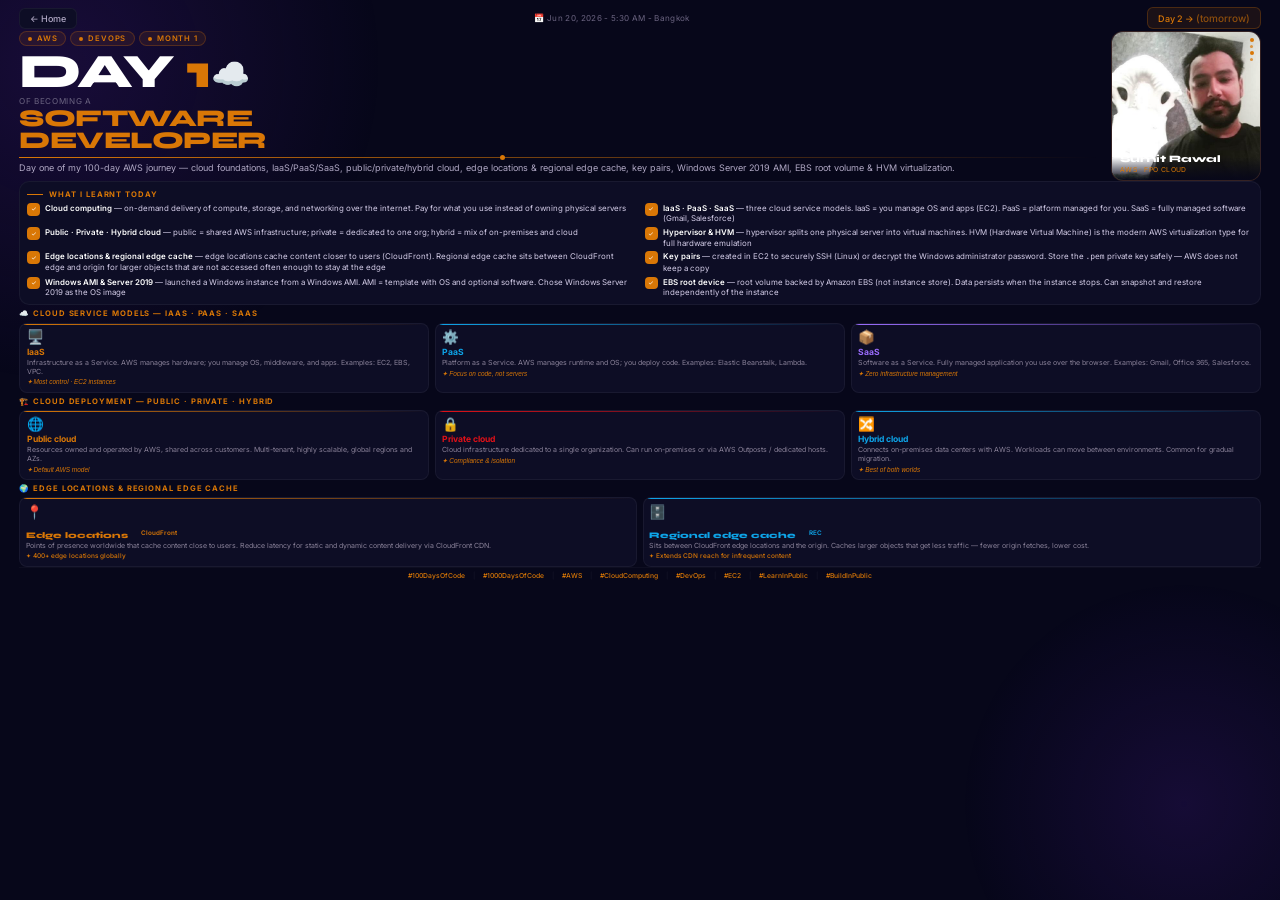
==== commit d714f35d: "day 1" ====
--- a/days/day-001.html
+++ b/days/day-001.html
@@ -13,162 +13,105 @@
 <link href="https://fonts.googleapis.com/css2?family=Inter:wght@300;400;500;600;700&family=Syne:wght@700;800&display=swap" rel="stylesheet">
 <style>
 *,*::before,*::after{box-sizing:border-box;margin:0;padding:0;}
-body{background:#07071A;color:#fff;font-family:'Inter',sans-serif;-webkit-font-smoothing:antialiased;}
-:root{--c:#D97706;--purple:#9B6DFF;--grey:#B0A8C4;--dim:#6B6480;--bg2:#0D0D25;}
-
-.glow-tl{position:fixed;width:600px;height:600px;background:radial-gradient(circle,#4C1D9540,transparent 70%);border-radius:50%;top:-150px;left:-150px;pointer-events:none;z-index:0;}
-.glow-br{position:fixed;width:400px;height:400px;background:radial-gradient(circle,#6D28D925,transparent 70%);border-radius:50%;bottom:-80px;right:-80px;pointer-events:none;z-index:0;}
-
-nav{position:sticky;top:0;z-index:100;background:#07071Aee;backdrop-filter:blur(12px);border-bottom:1px solid #ffffff0A;padding:0 32px;display:flex;align-items:center;justify-content:space-between;height:60px;}
-.nav-left{display:flex;align-items:center;gap:12px;}
-.nav-left img{width:34px;height:34px;border-radius:50%;border:2px solid var(--c);object-fit:cover;object-position:top;}
-.nav-name{font-family:'Syne',sans-serif;font-weight:800;font-size:14px;}
-.nav-right{display:flex;align-items:center;gap:16px;}
-.back-btn{background:#ffffff08;border:1px solid #ffffff12;border-radius:8px;padding:6px 14px;font-size:11px;font-weight:500;color:var(--grey);text-decoration:none;transition:background 0.2s;}
-.back-btn:hover{background:#ffffff14;color:#fff;}
-
-.wrap{position:relative;z-index:1;max-width:900px;margin:0 auto;padding:36px 32px 60px;}
-
-.day-nav{display:flex;justify-content:space-between;align-items:center;margin-bottom:28px;}
-.day-nav a{background:var(--bg2);border:1px solid #ffffff0D;border-radius:10px;padding:10px 18px;font-size:12px;font-weight:500;color:var(--grey);text-decoration:none;transition:all 0.2s;}
-.day-nav a:hover{border-color:#D9770650;color:#fff;}
+html,body{height:100%;overflow:hidden;background:#07071A;color:#fff;font-family:'Inter',sans-serif;-webkit-font-smoothing:antialiased;}
+:root{--c:#D97706;--grey:#B0A8C4;--dim:#6B6480;--bg2:#0D0D25;--gap:clamp(3px,0.45vh,6px);}
+
+.glow-tl{position:fixed;width:50vmax;height:50vmax;background:radial-gradient(circle,#4C1D9540,transparent 70%);border-radius:50%;top:-20vmax;left:-20vmax;pointer-events:none;z-index:0;}
+.glow-br{position:fixed;width:35vmax;height:35vmax;background:radial-gradient(circle,#6D28D925,transparent 70%);border-radius:50%;bottom:-10vmax;right:-10vmax;pointer-events:none;z-index:0;}
+
+.page{position:relative;z-index:1;width:min(100%,1280px);height:100vh;max-height:100vh;margin:0 auto;padding:clamp(4px,0.6vh,8px) clamp(10px,1.5vw,20px);display:flex;flex-direction:column;overflow:hidden;gap:var(--gap);}
+
+.day-nav{display:flex;justify-content:space-between;align-items:center;flex-shrink:0;padding:2px 0;}
+.day-nav a{background:var(--bg2);border:1px solid #ffffff0D;border-radius:6px;padding:4px 10px;font-size:clamp(8px,1vmin,10px);font-weight:500;color:var(--grey);text-decoration:none;}
 .day-nav .next{background:#D9770618;border-color:#D9770640;color:var(--c);}
-.day-counter{font-size:11px;color:var(--dim);letter-spacing:0.06em;}
-
-/* HERO */
-.hero-grid{display:grid;grid-template-columns:1fr 240px;gap:32px;align-items:start;margin-bottom:32px;}
-.day-badges{display:flex;flex-wrap:wrap;gap:8px;margin-bottom:16px;}
-.day-badge{display:inline-flex;align-items:center;gap:8px;background:#D9770618;border:1px solid #D9770640;border-radius:100px;padding:5px 14px;font-size:11px;font-weight:600;color:var(--c);letter-spacing:0.12em;text-transform:uppercase;width:fit-content;}
-.day-badge .dot{width:6px;height:6px;background:var(--c);border-radius:50%;}
-.pulse{width:7px;height:7px;background:var(--c);border-radius:50%;animation:pulse 2s infinite;}
-@keyframes pulse{0%,100%{opacity:1;transform:scale(1);}50%{opacity:0.5;transform:scale(1.4);}}
-.day-num{font-family:'Syne',sans-serif;font-weight:800;font-size:88px;line-height:0.85;letter-spacing:-0.05em;margin-bottom:4px;}
+.day-counter{font-size:clamp(7px,0.9vmin,9px);color:var(--dim);letter-spacing:0.04em;}
+
+.hero-grid{display:grid;grid-template-columns:1fr clamp(100px,14vw,150px);gap:clamp(8px,1vw,14px);align-items:start;flex-shrink:0;}
+.day-badges{display:flex;flex-wrap:wrap;gap:4px;margin-bottom:4px;}
+.day-badge{display:inline-flex;align-items:center;gap:5px;background:#D9770618;border:1px solid #D9770640;border-radius:100px;padding:2px 8px;font-size:clamp(7px,0.85vmin,9px);font-weight:600;color:var(--c);letter-spacing:0.1em;text-transform:uppercase;}
+.day-badge .dot{width:4px;height:4px;background:var(--c);border-radius:50%;}
+.pulse{animation:pulse 2s infinite;}
+@keyframes pulse{0%,100%{opacity:1;}50%{opacity:0.5;}}
+.day-num{font-family:'Syne',sans-serif;font-weight:800;font-size:clamp(32px,5.5vh,48px);line-height:0.9;letter-spacing:-0.04em;}
 .day-num .d{color:#fff;}.day-num .n{color:var(--c);}
-.rocket{font-size:58px;vertical-align:middle;margin-left:4px;animation:launch 3s ease-in-out infinite;display:inline-block;}
-@keyframes launch{0%,100%{transform:translateY(0) rotate(-10deg);}50%{transform:translateY(-8px) rotate(-10deg);}}
-.of-text{font-size:13px;font-weight:400;color:var(--dim);letter-spacing:0.1em;text-transform:uppercase;margin-bottom:5px;margin-top:10px;}
-.big-title{font-family:'Syne',sans-serif;font-size:44px;font-weight:800;line-height:0.92;letter-spacing:-0.03em;color:var(--c);text-transform:uppercase;margin-bottom:3px;}
-.rule{width:100%;height:2px;background:linear-gradient(90deg,var(--c),transparent);margin:16px 0;border-radius:2px;position:relative;}
-.rule::after{content:'';position:absolute;right:55%;top:-2px;width:8px;height:8px;background:var(--c);border-radius:50%;}
-.summary{font-size:14px;line-height:1.75;color:var(--grey);}
-
-.photo-card{background:#0F0F2A;border:1px solid #D9770630;border-radius:20px;overflow:hidden;position:relative;}
-.photo-card img{width:100%;aspect-ratio:1/1.1;object-fit:cover;object-position:center top;display:block;}
-.photo-overlay{position:absolute;bottom:0;left:0;right:0;background:linear-gradient(0deg,#07071AF5 0%,transparent 60%);padding:18px 16px;}
-.photo-name{font-family:'Syne',sans-serif;font-size:17px;font-weight:800;color:#fff;margin-bottom:2px;}
-.photo-role{font-size:10px;color:var(--c);letter-spacing:0.08em;text-transform:uppercase;}
-.pstars{position:absolute;top:12px;right:12px;display:flex;flex-direction:column;gap:5px;}
-.pstar{width:4px;height:4px;background:var(--c);border-radius:50%;opacity:0.7;}
-.pstar.big{width:6px;height:6px;opacity:1;}
-
-/* SECTION LABELS */
-.sec-label{display:flex;align-items:center;gap:10px;margin:28px 0 16px;}
+.rocket{font-size:clamp(22px,3.5vh,32px);vertical-align:middle;margin-left:2px;display:inline-block;}
+.of-text{font-size:clamp(7px,0.9vmin,9px);color:var(--dim);letter-spacing:0.08em;text-transform:uppercase;margin:2px 0;}
+.big-title{font-family:'Syne',sans-serif;font-size:clamp(16px,2.8vh,24px);font-weight:800;line-height:0.95;letter-spacing:-0.02em;color:var(--c);text-transform:uppercase;}
+.rule{width:100%;height:1px;background:linear-gradient(90deg,var(--c),transparent);margin:4px 0;position:relative;}
+.rule::after{content:'';position:absolute;right:55%;top:-2px;width:5px;height:5px;background:var(--c);border-radius:50%;}
+.summary{font-size:clamp(8px,1vmin,10px);line-height:1.4;color:var(--grey);display:-webkit-box;-webkit-line-clamp:3;-webkit-box-orient:vertical;overflow:hidden;}
+
+.photo-card{background:#0F0F2A;border:1px solid #D9770630;border-radius:12px;overflow:hidden;position:relative;max-height:clamp(110px,18vh,150px);}
+.photo-card img{width:100%;height:100%;object-fit:cover;object-position:center top;display:block;}
+.photo-overlay{position:absolute;bottom:0;left:0;right:0;background:linear-gradient(0deg,#07071AF5 0%,transparent 70%);padding:6px 8px;}
+.photo-name{font-family:'Syne',sans-serif;font-size:clamp(9px,1.1vmin,11px);font-weight:800;color:#fff;}
+.photo-role{font-size:clamp(6px,0.75vmin,8px);color:var(--c);letter-spacing:0.06em;text-transform:uppercase;}
+.pstars{position:absolute;top:6px;right:6px;display:flex;flex-direction:column;gap:3px;}
+.pstar{width:3px;height:3px;background:var(--c);border-radius:50%;opacity:0.7;}
+.pstar.big{width:4px;height:4px;opacity:1;}
+
+.main-stack{flex:1;min-height:0;display:flex;flex-direction:column;gap:var(--gap);overflow:hidden;}
+
+.sec-label{display:flex;align-items:center;gap:6px;margin:0;flex-shrink:0;}
 .sec-line{flex:1;height:1px;background:linear-gradient(90deg,var(--c)50,transparent);}
-.sec-title{font-size:10px;font-weight:700;color:var(--c);letter-spacing:0.18em;text-transform:uppercase;white-space:nowrap;}
-
-/* CARDS */
-.card{background:var(--bg2);border:1px solid #ffffff0D;border-radius:16px;padding:22px;margin-bottom:20px;}
-.card-title{font-size:10px;font-weight:700;color:var(--c);letter-spacing:0.16em;text-transform:uppercase;margin-bottom:16px;display:flex;align-items:center;gap:10px;}
-.card-title::before{content:'';flex:0 0 24px;height:2px;background:var(--c);border-radius:2px;}
-.check-list{display:flex;flex-direction:column;gap:11px;}
-.check-item{display:flex;align-items:flex-start;gap:12px;}
-.check-icon{width:24px;height:24px;border-radius:7px;background:var(--c);display:flex;align-items:center;justify-content:center;flex-shrink:0;margin-top:1px;font-size:12px;}
-.check-text{font-size:14px;color:#D4CDE8;line-height:1.6;}
-.check-text strong{color:#fff;}
-
-/* INSTANCE TYPE GRID */
-.it-grid{display:grid;grid-template-columns:repeat(2,1fr);gap:14px;margin-bottom:20px;}
-.it-card{background:var(--bg2);border:1px solid #ffffff0D;border-radius:14px;padding:18px 16px;position:relative;overflow:hidden;transition:border-color 0.2s;}
-.it-card:hover{border-color:#D9770640;}
-.it-card::before{content:'';position:absolute;top:0;left:0;right:0;height:2px;background:linear-gradient(90deg,var(--bord,#D97706),transparent);}
-.it-icon{font-size:24px;margin-bottom:10px;display:block;}
-.it-name{font-family:'Syne',sans-serif;font-size:14px;font-weight:800;color:var(--bord,#D97706);margin-bottom:6px;}
-.it-tag{display:inline-block;font-size:10px;font-weight:600;padding:2px 8px;border-radius:6px;background:var(--bord,#D97706)18;color:var(--bord,#D97706);border:1px solid var(--bord,#D97706)35;margin-bottom:8px;letter-spacing:0.06em;}
-.it-desc{font-size:12px;color:#8A8299;line-height:1.6;}
-.it-use{font-size:11px;color:#D97706;margin-top:6px;font-weight:500;}
-
-/* STORAGE GRID */
-.st-grid{display:grid;grid-template-columns:repeat(4,1fr);gap:12px;margin-bottom:20px;}
-.st-card{background:var(--bg2);border:1px solid #ffffff0D;border-radius:14px;padding:16px 14px;position:relative;overflow:hidden;}
-.st-card::before{content:'';position:absolute;top:0;left:0;right:0;height:2px;background:linear-gradient(90deg,var(--sc,#9B6DFF),transparent);}
-.st-icon{font-size:26px;margin-bottom:10px;display:block;}
-.st-name{font-size:12px;font-weight:700;color:var(--sc,#9B6DFF);margin-bottom:4px;letter-spacing:0.04em;}
-.st-abbr{font-size:10px;color:var(--dim);margin-bottom:8px;}
-.st-desc{font-size:11px;color:#8A8299;line-height:1.6;}
-.st-tag{display:inline-block;font-size:9px;font-weight:600;padding:2px 7px;border-radius:5px;background:var(--sc,#9B6DFF)18;color:var(--sc,#9B6DFF);border:1px solid var(--sc,#9B6DFF)30;margin-top:7px;}
-
-/* PLACEMENT / TENANCY 3-col */
-.three-grid{display:grid;grid-template-columns:repeat(3,1fr);gap:14px;margin-bottom:20px;}
-.three-card{background:var(--bg2);border:1px solid #ffffff0D;border-radius:14px;padding:18px 16px;position:relative;overflow:hidden;}
-.three-card::before{content:'';position:absolute;top:0;left:0;right:0;height:2px;background:linear-gradient(90deg,var(--tc,#D97706),transparent);}
-.three-icon{font-size:22px;margin-bottom:9px;display:block;}
-.three-name{font-size:13px;font-weight:700;color:var(--tc,#D97706);margin-bottom:6px;}
-.three-desc{font-size:11.5px;color:#8A8299;line-height:1.6;}
-.three-use{font-size:10px;color:#D97706;margin-top:6px;font-weight:500;font-style:italic;}
-
-/* CODE */
-.code-card{background:#0A0A1F;border:1px solid #ffffff0D;border-radius:16px;overflow:hidden;margin-bottom:20px;}
-.code-hdr{background:#111128;padding:10px 16px;display:flex;align-items:center;gap:8px;border-bottom:1px solid #ffffff08;}
-.dr{width:10px;height:10px;border-radius:50%;background:#FF5F57;}
-.dy{width:10px;height:10px;border-radius:50%;background:#FEBC2E;}
-.dg{width:10px;height:10px;border-radius:50%;background:#28C840;}
-.fname{font-size:12px;color:#6B6480;margin-left:8px;}
-.code-body{padding:18px 22px;font-family:'Courier New',monospace;font-size:12.5px;line-height:2;overflow-x:auto;}
-.cl{color:#4D4A6E;}.ck{color:#FF79C6;}.cv{color:#8BE9FD;}.cs{color:#F1FA8C;}.cm{color:#D97706;}.cw{color:#fff;}.cg{color:#50FA7B;}.cp{color:#C4A0FF;}
-
-/* COMPARE TABLE */
-.compare{width:100%;border-collapse:separate;border-spacing:0;margin-bottom:20px;font-size:12.5px;}
-.compare th{background:#111128;color:var(--c);font-weight:600;padding:10px 14px;text-align:left;font-size:11px;letter-spacing:0.08em;text-transform:uppercase;border-bottom:1px solid #ffffff0D;}
-.compare th:first-child{border-radius:10px 0 0 0;}.compare th:last-child{border-radius:0 10px 0 0;}
-.compare td{padding:10px 14px;border-bottom:1px solid #ffffff07;color:#D4CDE8;vertical-align:top;line-height:1.5;}
-.compare tr:last-child td{border-bottom:none;}
-.compare tr:nth-child(even) td{background:#0D0D2510;}
-.compare .tag{display:inline-block;font-size:10px;padding:2px 8px;border-radius:5px;font-weight:600;}
-.tag-green{background:#D9770618;color:#4ADE80;border:1px solid #D9770635;}
-.tag-blue{background:#0EA5E918;color:#38BDF8;border:1px solid #0EA5E935;}
-.tag-orange{background:#D9770618;color:#4ADE80;border:1px solid #D9770635;}
-.tag-red{background:#E1111818;color:#F87171;border:1px solid #E1111835;}
-
-/* GLF ROW */
-.glf{display:grid;grid-template-columns:repeat(3,1fr);gap:14px;margin-bottom:20px;}
-.glf-card{background:var(--bg2);border:1px solid #ffffff0D;border-radius:14px;padding:16px;display:flex;align-items:flex-start;gap:10px;}
-.glf-icon{font-size:20px;flex-shrink:0;margin-top:2px;}
-.glf-label{font-size:10px;font-weight:700;color:var(--c);letter-spacing:0.12em;text-transform:uppercase;margin-bottom:5px;}
-.glf-val{font-size:13px;color:#D4CDE8;font-weight:500;line-height:1.45;}
-
-/* QUOTE */
-.quote{background:linear-gradient(135deg,#13132E,#0F0F26);border:1px solid #D9770630;border-radius:18px;padding:28px;margin-bottom:20px;display:grid;grid-template-columns:1fr auto;gap:24px;align-items:center;position:relative;overflow:hidden;}
-.quote::before{content:'';position:absolute;bottom:-30px;right:-30px;width:160px;height:160px;background:radial-gradient(circle,#D9770630,transparent 70%);border-radius:50%;}
-.qmark{font-family:'Syne',sans-serif;font-size:72px;line-height:0.6;color:var(--c);margin-bottom:10px;display:block;}
-.qtext{font-family:'Syne',sans-serif;font-size:18px;font-weight:700;color:#fff;line-height:1.4;}
-.qtext em{font-style:normal;color:var(--c);}
-.qvisual{display:flex;flex-direction:column;align-items:center;gap:10px;}
-.rocket-big{font-size:46px;animation:launch 3s ease-in-out infinite;}
-.code-tag{background:#D9770618;border:1px solid #D9770640;border-radius:10px;padding:10px 14px;font-size:20px;text-align:center;}
-
-/* HASHTAGS */
-.hashtags{border-top:1px solid #ffffff08;padding-top:20px;display:flex;flex-wrap:wrap;gap:6px 14px;}
-.hashtag{font-size:11px;color:var(--c);font-weight:500;}
-.ht-sep{color:#ffffff15;}
+.sec-title{font-size:clamp(7px,0.85vmin,9px);font-weight:700;color:var(--c);letter-spacing:0.12em;text-transform:uppercase;white-space:nowrap;}
+
+.card{background:var(--bg2);border:1px solid #ffffff0D;border-radius:10px;padding:clamp(6px,0.8vh,10px);flex-shrink:0;}
+.card-title{font-size:clamp(7px,0.85vmin,9px);font-weight:700;color:var(--c);letter-spacing:0.12em;text-transform:uppercase;margin-bottom:clamp(4px,0.5vh,6px);display:flex;align-items:center;gap:6px;}
+.card-title::before{content:'';flex:0 0 16px;height:1px;background:var(--c);}
+.check-list{display:grid;grid-template-columns:1fr 1fr;gap:clamp(3px,0.4vh,5px) clamp(6px,0.8vw,10px);}
+.check-item{display:flex;align-items:flex-start;gap:5px;}
+.check-icon{width:clamp(12px,1.4vmin,14px);height:clamp(12px,1.4vmin,14px);border-radius:4px;background:var(--c);display:flex;align-items:center;justify-content:center;flex-shrink:0;font-size:clamp(6px,0.7vmin,8px);}
+.check-text{font-size:clamp(7px,0.88vmin,9px);color:#D4CDE8;line-height:1.3;}
+.check-text strong{color:#fff;font-weight:600;}
+
+.three-grid{display:grid;grid-template-columns:repeat(3,1fr);gap:clamp(4px,0.5vw,6px);flex-shrink:0;}
+.three-card{background:var(--bg2);border:1px solid #ffffff0D;border-radius:8px;padding:clamp(5px,0.6vh,8px) clamp(5px,0.5vw,8px);position:relative;overflow:hidden;}
+.three-card::before{content:'';position:absolute;top:0;left:0;right:0;height:1px;background:linear-gradient(90deg,var(--tc,#D97706),transparent);}
+.three-icon{font-size:clamp(12px,1.5vmin,14px);margin-bottom:2px;display:block;}
+.three-name{font-size:clamp(8px,0.95vmin,10px);font-weight:700;color:var(--tc,#D97706);margin-bottom:2px;}
+.three-desc{font-size:clamp(6px,0.78vmin,8px);color:#8A8299;line-height:1.25;display:-webkit-box;-webkit-line-clamp:2;-webkit-box-orient:vertical;overflow:hidden;}
+.three-use{font-size:clamp(6px,0.72vmin,7px);color:#D97706;margin-top:2px;font-weight:500;font-style:italic;}
+
+.it-grid{display:grid;grid-template-columns:repeat(2,1fr);gap:clamp(4px,0.5vw,6px);flex-shrink:0;}
+.it-card{background:var(--bg2);border:1px solid #ffffff0D;border-radius:8px;padding:clamp(5px,0.6vh,8px);position:relative;overflow:hidden;}
+.it-card::before{content:'';position:absolute;top:0;left:0;right:0;height:1px;background:linear-gradient(90deg,var(--bord,#D97706),transparent);}
+.it-icon{font-size:clamp(12px,1.5vmin,14px);margin-bottom:2px;display:block;}
+.it-name{font-family:'Syne',sans-serif;font-size:clamp(8px,0.95vmin,10px);font-weight:800;color:var(--bord,#D97706);margin-bottom:2px;display:inline;margin-right:4px;}
+.it-tag{display:inline-block;font-size:clamp(6px,0.7vmin,7px);font-weight:600;padding:1px 5px;border-radius:4px;background:var(--bord,#D97706)18;color:var(--bord,#D97706);border:1px solid var(--bord,#D97706)35;vertical-align:middle;}
+.it-desc{font-size:clamp(6px,0.78vmin,8px);color:#8A8299;line-height:1.25;display:-webkit-box;-webkit-line-clamp:2;-webkit-box-orient:vertical;overflow:hidden;}
+.it-use{font-size:clamp(6px,0.72vmin,7px);color:#D97706;margin-top:2px;font-weight:500;}
+
+.extended{display:none!important;}
+
+.hashtags{border-top:1px solid #ffffff08;padding-top:clamp(3px,0.4vh,5px);display:flex;flex-wrap:wrap;gap:2px 8px;justify-content:center;flex-shrink:0;}
+.hashtag{font-size:clamp(6px,0.75vmin,8px);color:var(--c);font-weight:500;}
+.ht-sep{color:#ffffff15;font-size:clamp(6px,0.75vmin,8px);}
+
+@media(max-width:700px){
+  .check-list{grid-template-columns:1fr;}
+  .three-grid{grid-template-columns:1fr;}
+  .it-grid{grid-template-columns:1fr;}
+  .hero-grid{grid-template-columns:1fr 90px;}
+}
+
+@media(max-height:700px){
+  .summary{-webkit-line-clamp:2;}
+  .check-text,.three-desc,.it-desc{font-size:7px;}
+}
+
+/* Auto-fit for full-page screenshots */
+.fit-scale{transform-origin:top center;width:100%;}
+
 </style>
 </head>
 <body>
 <div class="glow-tl"></div>
 <div class="glow-br"></div>
 
-<!-- NAV -->
-<nav>
-  <div class="nav-left">
-    <img src="[data-uri]" alt="Sumit Rawal">
-    <div><div class="nav-name">Sumit Rawal</div></div>
-  </div>
-  <div class="nav-right">
-    <a href="../index.html" class="back-btn">← All Days</a>
-    <span style="font-size:11px;color:var(--dim);">Day 1 of 1000</span>
-  </div>
-</nav>
-
-<div class="wrap">
+
+<div class="page">
+  <div class="fit-scale" id="fitScale">
 
   <!-- TOP NAV -->
   <div class="day-nav">
@@ -191,11 +134,9 @@
       <div class="big-title">DEVELOPER</div>
       <div class="rule"></div>
       <p class="summary">
-        Day one of my 100-day AWS journey — cloud computing foundations, service models
-        (IaaS, PaaS, SaaS), deployment types (public, private, hybrid), edge locations
-        and regional edge cache, plus hands-on work: creating key pairs, launching a
-        Windows Server 2019 instance from a Windows AMI with EBS root volume and HVM
-        virtualization.
+        Day one of my 100-day AWS journey — cloud foundations, IaaS/PaaS/SaaS,
+        public/private/hybrid cloud, edge locations &amp; regional edge cache, key pairs,
+        Windows Server 2019 AMI, EBS root volume &amp; HVM virtualization.
       </p>
     </div>
     <div class="photo-card">
@@ -212,6 +153,7 @@
   </div>
 
 
+  <div class="main-stack">
   <!-- WHAT I LEARNT -->
   <div class="card">
     <div class="card-title">What I learnt today</div>
@@ -328,6 +270,7 @@
     </div>
   </div>
 
+  <div class="extended">
   <!-- EC2 LAUNCH -->
   <div class="sec-label">
     <div class="sec-title">🪟 EC2 Launch — Windows AMI · EBS · HVM · Key Pairs</div>
@@ -453,6 +396,10 @@
     </div>
   </div>
 
+  </div><!-- /extended -->
+
+  </div><!-- /main-stack -->
+
   <!-- HASHTAGS -->
   <div class="hashtags">
     <span class="hashtag">#100DaysOfCode</span><span class="ht-sep">|</span>
@@ -464,6 +411,27 @@
     <span class="hashtag">#LearnInPublic</span><span class="ht-sep">|</span>
     <span class="hashtag">#BuildInPublic</span>
   </div>
+  </div>
 </div>
+<script>
+(function(){
+  function fit(){
+    var el=document.getElementById('fitScale');
+    if(!el)return;
+    el.style.transform='none';
+    var page=document.querySelector('.page');
+    var avail=page.clientHeight;
+    var need=el.scrollHeight;
+    if(need>avail){
+      var s=Math.max(0.72,avail/need);
+      el.style.transform='scale('+s+')';
+      el.style.width=(100/s)+'%';
+    }
+  }
+  fit();
+  window.addEventListener('resize',fit);
+  if(document.fonts&&document.fonts.ready)document.fonts.ready.then(fit);
+})();
+</script>
 </body>
 </html>
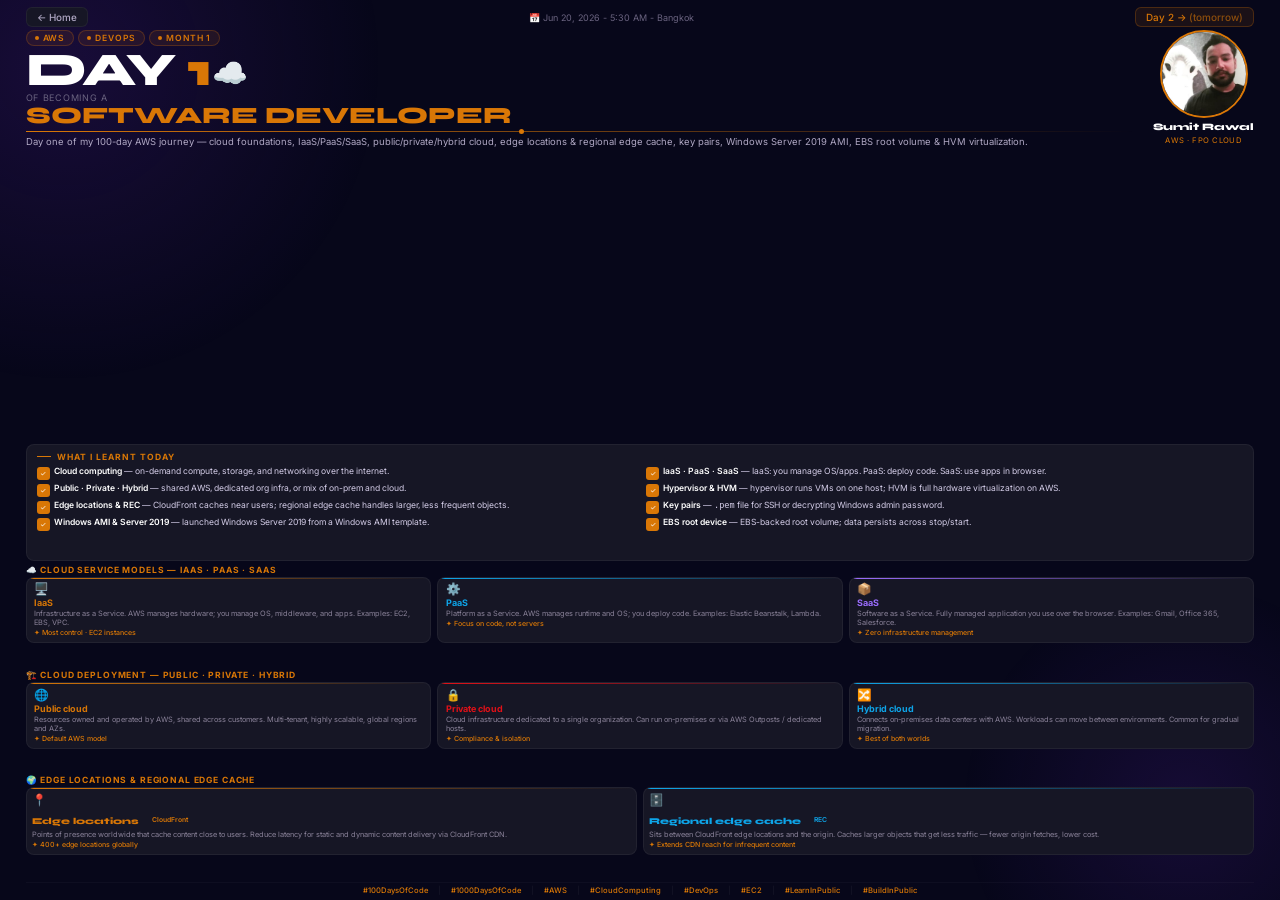
==== commit d5f51862: "update to fit full screeen" ====
--- a/days/day-001.html
+++ b/days/day-001.html
@@ -2,7 +2,7 @@
 <html lang="en">
 <head>
 <meta charset="UTF-8">
-<meta name="viewport" content="width=device-width, initial-scale=1.0">
+<meta name="viewport" content="width=device-width, initial-scale=1.0, viewport-fit=cover">
 <!--
   DAY TEMPLATE — copy this file to day-XXX.html and replace all PLACEHOLDER values.
   Pattern matches day-005.html (hero, badges, sections, cards, code, GLF, quote, hashtags).
@@ -14,94 +14,84 @@
 <style>
 *,*::before,*::after{box-sizing:border-box;margin:0;padding:0;}
 html,body{height:100%;overflow:hidden;background:#07071A;color:#fff;font-family:'Inter',sans-serif;-webkit-font-smoothing:antialiased;}
-:root{--c:#D97706;--grey:#B0A8C4;--dim:#6B6480;--bg2:#0D0D25;--gap:clamp(3px,0.45vh,6px);}
+:root{--c:#D97706;--grey:#B0A8C4;--dim:#6B6480;--bg2:#161625;--gap:clamp(2px,0.35vh,5px);--vh:1vh;}
+@supports (height:100dvh){:root{--vh:1dvh;}}
 
 .glow-tl{position:fixed;width:50vmax;height:50vmax;background:radial-gradient(circle,#4C1D9540,transparent 70%);border-radius:50%;top:-20vmax;left:-20vmax;pointer-events:none;z-index:0;}
 .glow-br{position:fixed;width:35vmax;height:35vmax;background:radial-gradient(circle,#6D28D925,transparent 70%);border-radius:50%;bottom:-10vmax;right:-10vmax;pointer-events:none;z-index:0;}
 
-.page{position:relative;z-index:1;width:min(100%,1280px);height:100vh;max-height:100vh;margin:0 auto;padding:clamp(4px,0.6vh,8px) clamp(10px,1.5vw,20px);display:flex;flex-direction:column;overflow:hidden;gap:var(--gap);}
-
-.day-nav{display:flex;justify-content:space-between;align-items:center;flex-shrink:0;padding:2px 0;}
-.day-nav a{background:var(--bg2);border:1px solid #ffffff0D;border-radius:6px;padding:4px 10px;font-size:clamp(8px,1vmin,10px);font-weight:500;color:var(--grey);text-decoration:none;}
+.page{position:relative;z-index:1;width:100%;height:calc(var(--vh)*100);max-height:calc(var(--vh)*100);margin:0 auto;padding:calc(var(--vh)*0.8) clamp(12px,2vw,28px) calc(var(--vh)*0.6);display:flex;flex-direction:column;overflow:hidden;gap:var(--gap);}
+
+.day-nav{display:flex;justify-content:space-between;align-items:center;flex-shrink:0;}
+.day-nav a{background:var(--bg2);border:1px solid #ffffff0D;border-radius:6px;padding:3px 10px;font-size:clamp(9px,1.1vmin,11px);font-weight:500;color:var(--grey);text-decoration:none;}
 .day-nav .next{background:#D9770618;border-color:#D9770640;color:var(--c);}
-.day-counter{font-size:clamp(7px,0.9vmin,9px);color:var(--dim);letter-spacing:0.04em;}
-
-.hero-grid{display:grid;grid-template-columns:1fr clamp(100px,14vw,150px);gap:clamp(8px,1vw,14px);align-items:start;flex-shrink:0;}
-.day-badges{display:flex;flex-wrap:wrap;gap:4px;margin-bottom:4px;}
-.day-badge{display:inline-flex;align-items:center;gap:5px;background:#D9770618;border:1px solid #D9770640;border-radius:100px;padding:2px 8px;font-size:clamp(7px,0.85vmin,9px);font-weight:600;color:var(--c);letter-spacing:0.1em;text-transform:uppercase;}
+.day-counter{font-size:clamp(8px,1vmin,10px);color:var(--dim);}
+
+.hero-grid{display:grid;grid-template-columns:1fr auto;gap:clamp(10px,1.5vw,20px);align-items:start;flex-shrink:0;}
+.day-badges{display:flex;flex-wrap:wrap;gap:4px;margin-bottom:3px;}
+.day-badge{display:inline-flex;align-items:center;gap:4px;background:#D9770618;border:1px solid #D9770640;border-radius:100px;padding:2px 8px;font-size:clamp(8px,0.95vmin,10px);font-weight:600;color:var(--c);letter-spacing:0.1em;text-transform:uppercase;}
 .day-badge .dot{width:4px;height:4px;background:var(--c);border-radius:50%;}
 .pulse{animation:pulse 2s infinite;}
 @keyframes pulse{0%,100%{opacity:1;}50%{opacity:0.5;}}
-.day-num{font-family:'Syne',sans-serif;font-weight:800;font-size:clamp(32px,5.5vh,48px);line-height:0.9;letter-spacing:-0.04em;}
+.day-num{font-family:'Syne',sans-serif;font-weight:800;font-size:clamp(28px,calc(var(--vh)*5.2),52px);line-height:0.9;letter-spacing:-0.04em;}
 .day-num .d{color:#fff;}.day-num .n{color:var(--c);}
-.rocket{font-size:clamp(22px,3.5vh,32px);vertical-align:middle;margin-left:2px;display:inline-block;}
-.of-text{font-size:clamp(7px,0.9vmin,9px);color:var(--dim);letter-spacing:0.08em;text-transform:uppercase;margin:2px 0;}
-.big-title{font-family:'Syne',sans-serif;font-size:clamp(16px,2.8vh,24px);font-weight:800;line-height:0.95;letter-spacing:-0.02em;color:var(--c);text-transform:uppercase;}
-.rule{width:100%;height:1px;background:linear-gradient(90deg,var(--c),transparent);margin:4px 0;position:relative;}
+.rocket{font-size:clamp(20px,calc(var(--vh)*3.2),36px);vertical-align:middle;margin-left:2px;display:inline-block;}
+.of-text{font-size:clamp(8px,1vmin,10px);color:var(--dim);letter-spacing:0.08em;text-transform:uppercase;margin:1px 0;}
+.big-title{font-family:'Syne',sans-serif;font-size:clamp(14px,calc(var(--vh)*2.6),26px);font-weight:800;line-height:1;color:var(--c);text-transform:uppercase;}
+.rule{width:100%;height:1px;background:linear-gradient(90deg,var(--c),transparent);margin:3px 0 4px;position:relative;}
 .rule::after{content:'';position:absolute;right:55%;top:-2px;width:5px;height:5px;background:var(--c);border-radius:50%;}
-.summary{font-size:clamp(8px,1vmin,10px);line-height:1.4;color:var(--grey);display:-webkit-box;-webkit-line-clamp:3;-webkit-box-orient:vertical;overflow:hidden;}
-
-.photo-card{background:#0F0F2A;border:1px solid #D9770630;border-radius:12px;overflow:hidden;position:relative;max-height:clamp(110px,18vh,150px);}
-.photo-card img{width:100%;height:100%;object-fit:cover;object-position:center top;display:block;}
-.photo-overlay{position:absolute;bottom:0;left:0;right:0;background:linear-gradient(0deg,#07071AF5 0%,transparent 70%);padding:6px 8px;}
-.photo-name{font-family:'Syne',sans-serif;font-size:clamp(9px,1.1vmin,11px);font-weight:800;color:#fff;}
-.photo-role{font-size:clamp(6px,0.75vmin,8px);color:var(--c);letter-spacing:0.06em;text-transform:uppercase;}
-.pstars{position:absolute;top:6px;right:6px;display:flex;flex-direction:column;gap:3px;}
-.pstar{width:3px;height:3px;background:var(--c);border-radius:50%;opacity:0.7;}
-.pstar.big{width:4px;height:4px;opacity:1;}
-
-.main-stack{flex:1;min-height:0;display:flex;flex-direction:column;gap:var(--gap);overflow:hidden;}
-
-.sec-label{display:flex;align-items:center;gap:6px;margin:0;flex-shrink:0;}
+.summary{font-size:clamp(9px,1.05vmin,11px);line-height:1.35;color:var(--grey);}
+
+.profile{display:flex;flex-direction:column;align-items:center;gap:3px;flex-shrink:0;}
+.photo-ring{width:clamp(64px,9vw,88px);height:clamp(64px,9vw,88px);border-radius:50%;border:2px solid var(--c);overflow:hidden;background:#0F0F2A;}
+.photo-ring img{width:100%;height:100%;object-fit:cover;object-position:center top;display:block;}
+.photo-name{font-family:'Syne',sans-serif;font-size:clamp(9px,1.1vmin,11px);font-weight:800;color:#fff;text-align:center;}
+.photo-role{font-size:clamp(7px,0.85vmin,9px);color:var(--c);letter-spacing:0.06em;text-transform:uppercase;text-align:center;}
+
+.main-stack{flex:1;min-height:0;display:grid;grid-template-rows:auto auto auto auto;gap:var(--gap);overflow:hidden;}
+
+.block{display:flex;flex-direction:column;gap:2px;min-height:0;overflow:hidden;}
+.sec-label{display:flex;align-items:center;gap:6px;flex-shrink:0;}
 .sec-line{flex:1;height:1px;background:linear-gradient(90deg,var(--c)50,transparent);}
-.sec-title{font-size:clamp(7px,0.85vmin,9px);font-weight:700;color:var(--c);letter-spacing:0.12em;text-transform:uppercase;white-space:nowrap;}
-
-.card{background:var(--bg2);border:1px solid #ffffff0D;border-radius:10px;padding:clamp(6px,0.8vh,10px);flex-shrink:0;}
-.card-title{font-size:clamp(7px,0.85vmin,9px);font-weight:700;color:var(--c);letter-spacing:0.12em;text-transform:uppercase;margin-bottom:clamp(4px,0.5vh,6px);display:flex;align-items:center;gap:6px;}
-.card-title::before{content:'';flex:0 0 16px;height:1px;background:var(--c);}
-.check-list{display:grid;grid-template-columns:1fr 1fr;gap:clamp(3px,0.4vh,5px) clamp(6px,0.8vw,10px);}
-.check-item{display:flex;align-items:flex-start;gap:5px;}
-.check-icon{width:clamp(12px,1.4vmin,14px);height:clamp(12px,1.4vmin,14px);border-radius:4px;background:var(--c);display:flex;align-items:center;justify-content:center;flex-shrink:0;font-size:clamp(6px,0.7vmin,8px);}
-.check-text{font-size:clamp(7px,0.88vmin,9px);color:#D4CDE8;line-height:1.3;}
+.sec-title{font-size:clamp(8px,0.95vmin,10px);font-weight:700;color:var(--c);letter-spacing:0.1em;text-transform:uppercase;white-space:nowrap;}
+
+.card{background:var(--bg2);border:1px solid #ffffff0D;border-radius:8px;padding:clamp(5px,0.7vh,8px) clamp(6px,0.8vw,10px);min-height:0;overflow:hidden;}
+.card-title{font-size:clamp(8px,0.95vmin,10px);font-weight:700;color:var(--c);letter-spacing:0.12em;text-transform:uppercase;margin-bottom:4px;display:flex;align-items:center;gap:6px;}
+.card-title::before{content:'';flex:0 0 14px;height:1px;background:var(--c);}
+.check-list{display:grid;grid-template-columns:1fr 1fr;gap:3px clamp(8px,1vw,12px);}
+.check-item{display:flex;align-items:flex-start;gap:4px;}
+.check-icon{width:13px;height:13px;border-radius:3px;background:var(--c);display:flex;align-items:center;justify-content:center;flex-shrink:0;font-size:7px;margin-top:1px;}
+.check-text{font-size:clamp(8px,0.95vmin,10px);color:#D4CDE8;line-height:1.28;}
 .check-text strong{color:#fff;font-weight:600;}
 
-.three-grid{display:grid;grid-template-columns:repeat(3,1fr);gap:clamp(4px,0.5vw,6px);flex-shrink:0;}
-.three-card{background:var(--bg2);border:1px solid #ffffff0D;border-radius:8px;padding:clamp(5px,0.6vh,8px) clamp(5px,0.5vw,8px);position:relative;overflow:hidden;}
+.three-grid{display:grid;grid-template-columns:repeat(3,1fr);gap:clamp(4px,0.5vw,6px);min-height:0;}
+.three-card{background:var(--bg2);border:1px solid #ffffff0D;border-radius:8px;padding:clamp(4px,0.55vh,7px) clamp(5px,0.6vw,8px);position:relative;overflow:hidden;}
 .three-card::before{content:'';position:absolute;top:0;left:0;right:0;height:1px;background:linear-gradient(90deg,var(--tc,#D97706),transparent);}
-.three-icon{font-size:clamp(12px,1.5vmin,14px);margin-bottom:2px;display:block;}
-.three-name{font-size:clamp(8px,0.95vmin,10px);font-weight:700;color:var(--tc,#D97706);margin-bottom:2px;}
-.three-desc{font-size:clamp(6px,0.78vmin,8px);color:#8A8299;line-height:1.25;display:-webkit-box;-webkit-line-clamp:2;-webkit-box-orient:vertical;overflow:hidden;}
-.three-use{font-size:clamp(6px,0.72vmin,7px);color:#D97706;margin-top:2px;font-weight:500;font-style:italic;}
-
-.it-grid{display:grid;grid-template-columns:repeat(2,1fr);gap:clamp(4px,0.5vw,6px);flex-shrink:0;}
-.it-card{background:var(--bg2);border:1px solid #ffffff0D;border-radius:8px;padding:clamp(5px,0.6vh,8px);position:relative;overflow:hidden;}
+.three-icon{font-size:clamp(11px,1.3vmin,13px);margin-bottom:1px;display:block;}
+.three-name{font-size:clamp(9px,1vmin,11px);font-weight:700;color:var(--tc,#D97706);margin-bottom:1px;}
+.three-desc{font-size:clamp(7px,0.82vmin,9px);color:#8A8299;line-height:1.22;}
+.three-use{font-size:clamp(7px,0.78vmin,8px);color:#D97706;margin-top:1px;font-weight:500;}
+
+.it-grid{display:grid;grid-template-columns:repeat(2,1fr);gap:clamp(4px,0.5vw,6px);min-height:0;}
+.it-card{background:var(--bg2);border:1px solid #ffffff0D;border-radius:8px;padding:clamp(4px,0.55vh,7px);position:relative;overflow:hidden;}
 .it-card::before{content:'';position:absolute;top:0;left:0;right:0;height:1px;background:linear-gradient(90deg,var(--bord,#D97706),transparent);}
-.it-icon{font-size:clamp(12px,1.5vmin,14px);margin-bottom:2px;display:block;}
-.it-name{font-family:'Syne',sans-serif;font-size:clamp(8px,0.95vmin,10px);font-weight:800;color:var(--bord,#D97706);margin-bottom:2px;display:inline;margin-right:4px;}
-.it-tag{display:inline-block;font-size:clamp(6px,0.7vmin,7px);font-weight:600;padding:1px 5px;border-radius:4px;background:var(--bord,#D97706)18;color:var(--bord,#D97706);border:1px solid var(--bord,#D97706)35;vertical-align:middle;}
-.it-desc{font-size:clamp(6px,0.78vmin,8px);color:#8A8299;line-height:1.25;display:-webkit-box;-webkit-line-clamp:2;-webkit-box-orient:vertical;overflow:hidden;}
-.it-use{font-size:clamp(6px,0.72vmin,7px);color:#D97706;margin-top:2px;font-weight:500;}
+.it-icon{font-size:clamp(11px,1.3vmin,13px);margin-bottom:1px;display:block;}
+.it-name{font-family:'Syne',sans-serif;font-size:clamp(9px,1vmin,11px);font-weight:800;color:var(--bord,#D97706);display:inline;margin-right:4px;}
+.it-tag{display:inline-block;font-size:clamp(6px,0.75vmin,8px);font-weight:600;padding:1px 5px;border-radius:4px;background:var(--bord,#D97706)18;color:var(--bord,#D97706);border:1px solid var(--bord,#D97706)35;vertical-align:middle;}
+.it-desc{font-size:clamp(7px,0.82vmin,9px);color:#8A8299;line-height:1.22;margin-top:2px;}
+.it-use{font-size:clamp(7px,0.78vmin,8px);color:#D97706;margin-top:1px;font-weight:500;}
 
 .extended{display:none!important;}
 
-.hashtags{border-top:1px solid #ffffff08;padding-top:clamp(3px,0.4vh,5px);display:flex;flex-wrap:wrap;gap:2px 8px;justify-content:center;flex-shrink:0;}
-.hashtag{font-size:clamp(6px,0.75vmin,8px);color:var(--c);font-weight:500;}
-.ht-sep{color:#ffffff15;font-size:clamp(6px,0.75vmin,8px);}
-
-@media(max-width:700px){
-  .check-list{grid-template-columns:1fr;}
-  .three-grid{grid-template-columns:1fr;}
-  .it-grid{grid-template-columns:1fr;}
-  .hero-grid{grid-template-columns:1fr 90px;}
+.hashtags{border-top:1px solid #ffffff08;padding-top:3px;display:flex;flex-wrap:wrap;gap:2px 10px;justify-content:center;flex-shrink:0;}
+.hashtag{font-size:clamp(7px,0.85vmin,9px);color:var(--c);font-weight:500;}
+.ht-sep{color:#ffffff15;font-size:clamp(7px,0.85vmin,9px);}
+
+.fit-scale{transform-origin:top center;width:100%;flex:1;min-height:0;display:flex;flex-direction:column;gap:var(--gap);overflow:hidden;}
+
+@media(max-width:640px){
+  .check-list,.three-grid,.it-grid{grid-template-columns:1fr;}
 }
-
-@media(max-height:700px){
-  .summary{-webkit-line-clamp:2;}
-  .check-text,.three-desc,.it-desc{font-size:7px;}
-}
-
-/* Auto-fit for full-page screenshots */
-.fit-scale{transform-origin:top center;width:100%;}
 
 </style>
 </head>
@@ -130,8 +120,7 @@
       </div>
       <div class="day-num"><span class="d">DAY</span> <span class="n">1</span><span class="rocket">☁️</span></div>
       <div class="of-text">Of Becoming a</div>
-      <div class="big-title">SOFTWARE</div>
-      <div class="big-title">DEVELOPER</div>
+      <div class="big-title">SOFTWARE DEVELOPER</div>
       <div class="rule"></div>
       <p class="summary">
         Day one of my 100-day AWS journey — cloud foundations, IaaS/PaaS/SaaS,
@@ -139,16 +128,7 @@
         Windows Server 2019 AMI, EBS root volume &amp; HVM virtualization.
       </p>
     </div>
-    <div class="photo-card">
-      <img src="[data-uri]" alt="Sumit Rawal">
-      <div class="pstars">
-        <div class="pstar big"></div><div class="pstar"></div>
-        <div class="pstar big"></div><div class="pstar"></div>
-      </div>
-      <div class="photo-overlay">
-        <div class="photo-name">Sumit Rawal</div>
-        <div class="photo-role">AWS · FPO Cloud</div>
-      </div>
+    <div class="profile"><div class="photo-ring"><img src="[data-uri]" alt="Sumit Rawal"></div><div class="photo-name">Sumit Rawal</div><div class="photo-role">AWS · FPO Cloud</div></div>
     </div>
   </div>
 
@@ -160,39 +140,40 @@
     <div class="check-list">
       <div class="check-item">
         <div class="check-icon">✓</div>
-        <div class="check-text"><strong>Cloud computing</strong> — on-demand delivery of compute, storage, and networking over the internet. Pay for what you use instead of owning physical servers</div>
-      </div>
-      <div class="check-item">
-        <div class="check-icon">✓</div>
-        <div class="check-text"><strong>IaaS · PaaS · SaaS</strong> — three cloud service models. IaaS = you manage OS and apps (EC2). PaaS = platform managed for you. SaaS = fully managed software (Gmail, Salesforce)</div>
-      </div>
-      <div class="check-item">
-        <div class="check-icon">✓</div>
-        <div class="check-text"><strong>Public · Private · Hybrid cloud</strong> — public = shared AWS infrastructure; private = dedicated to one org; hybrid = mix of on-premises and cloud</div>
-      </div>
-      <div class="check-item">
-        <div class="check-icon">✓</div>
-        <div class="check-text"><strong>Hypervisor &amp; HVM</strong> — hypervisor splits one physical server into virtual machines. HVM (Hardware Virtual Machine) is the modern AWS virtualization type for full hardware emulation</div>
-      </div>
-      <div class="check-item">
-        <div class="check-icon">✓</div>
-        <div class="check-text"><strong>Edge locations &amp; regional edge cache</strong> — edge locations cache content closer to users (CloudFront). Regional edge cache sits between CloudFront edge and origin for larger objects that are not accessed often enough to stay at the edge</div>
-      </div>
-      <div class="check-item">
-        <div class="check-icon">✓</div>
-        <div class="check-text"><strong>Key pairs</strong> — created in EC2 to securely SSH (Linux) or decrypt the Windows administrator password. Store the <code>.pem</code> private key safely — AWS does not keep a copy</div>
-      </div>
-      <div class="check-item">
-        <div class="check-icon">✓</div>
-        <div class="check-text"><strong>Windows AMI &amp; Server 2019</strong> — launched a Windows instance from a Windows AMI. AMI = template with OS and optional software. Chose Windows Server 2019 as the OS image</div>
-      </div>
-      <div class="check-item">
-        <div class="check-icon">✓</div>
-        <div class="check-text"><strong>EBS root device</strong> — root volume backed by Amazon EBS (not instance store). Data persists when the instance stops. Can snapshot and restore independently of the instance</div>
-      </div>
-    </div>
-  </div>
-
+        <div class="check-text"><strong>Cloud computing</strong> — on-demand compute, storage, and networking over the internet.</div>
+      </div>
+      <div class="check-item">
+        <div class="check-icon">✓</div>
+        <div class="check-text"><strong>IaaS · PaaS · SaaS</strong> — IaaS: you manage OS/apps. PaaS: deploy code. SaaS: use apps in browser.</div>
+      </div>
+      <div class="check-item">
+        <div class="check-icon">✓</div>
+        <div class="check-text"><strong>Public · Private · Hybrid</strong> — shared AWS, dedicated org infra, or mix of on-prem and cloud.</div>
+      </div>
+      <div class="check-item">
+        <div class="check-icon">✓</div>
+        <div class="check-text"><strong>Hypervisor &amp; HVM</strong> — hypervisor runs VMs on one host; HVM is full hardware virtualization on AWS.</div>
+      </div>
+      <div class="check-item">
+        <div class="check-icon">✓</div>
+        <div class="check-text"><strong>Edge locations &amp; REC</strong> — CloudFront caches near users; regional edge cache handles larger, less frequent objects.</div>
+      </div>
+      <div class="check-item">
+        <div class="check-icon">✓</div>
+        <div class="check-text"><strong>Key pairs</strong> — <code>.pem</code> file for SSH or decrypting Windows admin password.</div>
+      </div>
+      <div class="check-item">
+        <div class="check-icon">✓</div>
+        <div class="check-text"><strong>Windows AMI &amp; Server 2019</strong> — launched Windows Server 2019 from a Windows AMI template.</div>
+      </div>
+      <div class="check-item">
+        <div class="check-icon">✓</div>
+        <div class="check-text"><strong>EBS root device</strong> — EBS-backed root volume; data persists across stop/start.</div>
+      </div>
+    </div>
+  </div>
+
+  <div class="block">
   <!-- CLOUD SERVICE MODELS -->
   <div class="sec-label">
     <div class="sec-title">☁️ Cloud Service Models — IaaS · PaaS · SaaS</div>
@@ -219,7 +200,9 @@
       <div class="three-use">✦ Zero infrastructure management</div>
     </div>
   </div>
-
+  </div>
+
+  <div class="block">
   <!-- DEPLOYMENT MODELS -->
   <div class="sec-label">
     <div class="sec-title">🏗️ Cloud Deployment — Public · Private · Hybrid</div>
@@ -246,7 +229,9 @@
       <div class="three-use">✦ Best of both worlds</div>
     </div>
   </div>
-
+  </div>
+
+  <div class="block">
   <!-- EDGE & CDN -->
   <div class="sec-label">
     <div class="sec-title">🌍 Edge Locations &amp; Regional Edge Cache</div>
@@ -268,6 +253,7 @@
       <div class="it-desc">Sits between CloudFront edge locations and the origin. Caches larger objects that get less traffic — fewer origin fetches, lower cost.</div>
       <div class="it-use">✦ Extends CDN reach for infrequent content</div>
     </div>
+  </div>
   </div>
 
   <div class="extended">
@@ -417,19 +403,23 @@
 (function(){
   function fit(){
     var el=document.getElementById('fitScale');
-    if(!el)return;
+    var page=document.querySelector('.page');
+    if(!el||!page)return;
     el.style.transform='none';
-    var page=document.querySelector('.page');
-    var avail=page.clientHeight;
-    var need=el.scrollHeight;
-    if(need>avail){
-      var s=Math.max(0.72,avail/need);
-      el.style.transform='scale('+s+')';
-      el.style.width=(100/s)+'%';
-    }
+    el.style.width='100%';
+    requestAnimationFrame(function(){
+      var avail=page.clientHeight;
+      var need=el.getBoundingClientRect().height;
+      if(need>avail+2){
+        var s=Math.max(0.62,avail/need);
+        el.style.transform='scale('+s+')';
+        el.style.width=(100/s)+'%';
+      }
+    });
   }
   fit();
   window.addEventListener('resize',fit);
+  window.addEventListener('load',fit);
   if(document.fonts&&document.fonts.ready)document.fonts.ready.then(fit);
 })();
 </script>
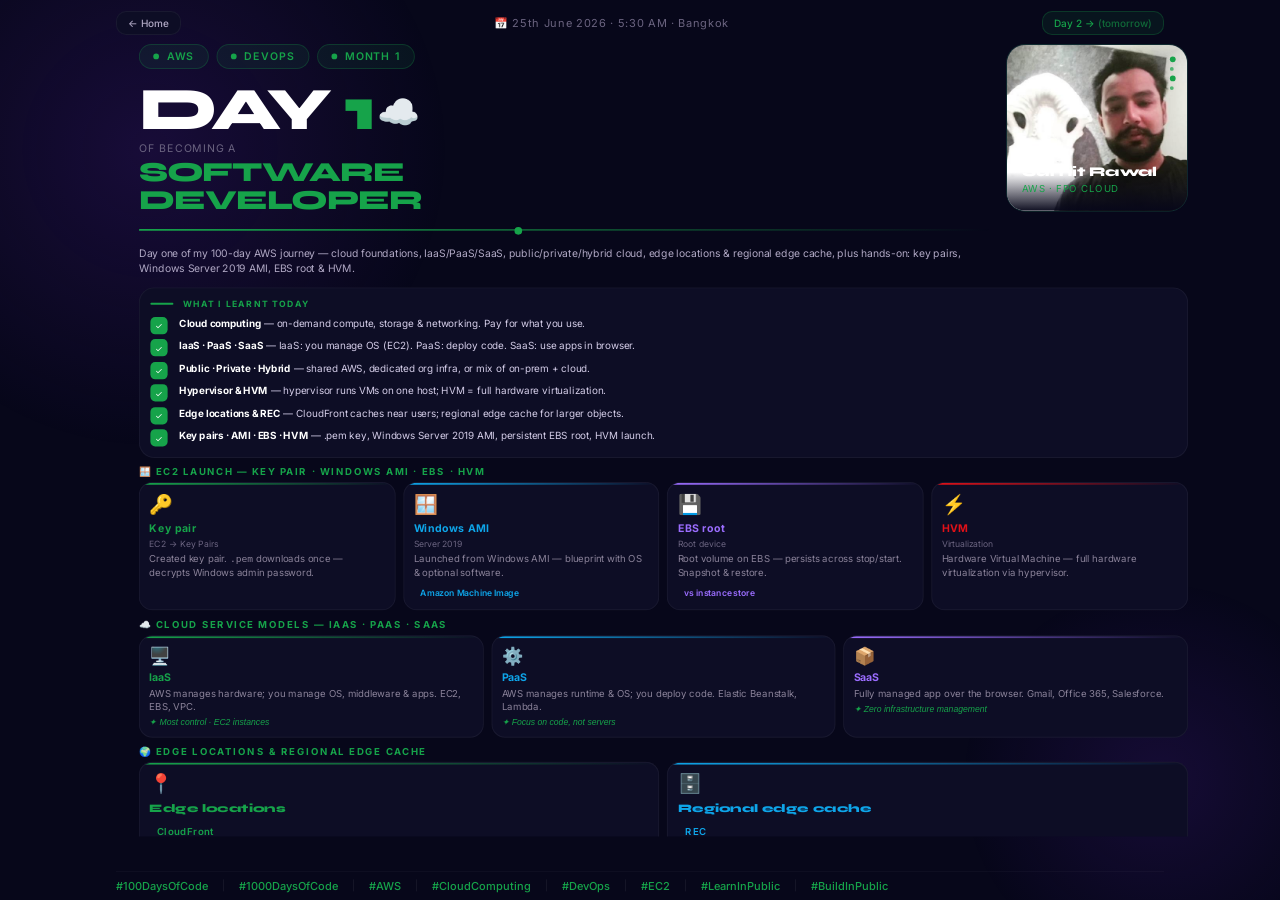
==== commit 01a4de03: "100 days of code" ====
--- a/days/day-001.html
+++ b/days/day-001.html
@@ -6,92 +6,187 @@
 <!--
   DAY TEMPLATE — copy this file to day-XXX.html and replace all PLACEHOLDER values.
   Pattern matches day-005.html (hero, badges, sections, cards, code, GLF, quote, hashtags).
-  Color: set --c in :root per block (Python #D97706, DevOps #D97706, Frontend #0EA5E9).
+  Color: set --c in :root per block (Python #16A34A, DevOps #D97706, Frontend #0EA5E9).
 -->
-<meta name="description" content="Day 1 of 1000 — Sumit Rawal learns AWS fundamentals: cloud models, edge locations, key pairs, Windows AMI, EBS, and HVM virtualization.">
+<meta name="description" content="Day 1 of 1000 — Sumit Rawal learns AWS fundamentals: cloud models, edge locations, key pairs, Windows AMI, EBS, and HVM.">
 <title>Day 1 · AWS Cloud Fundamentals · Sumit Rawal</title>
 <link href="https://fonts.googleapis.com/css2?family=Inter:wght@300;400;500;600;700&family=Syne:wght@700;800&display=swap" rel="stylesheet">
 <style>
 *,*::before,*::after{box-sizing:border-box;margin:0;padding:0;}
-html,body{height:100%;overflow:hidden;background:#07071A;color:#fff;font-family:'Inter',sans-serif;-webkit-font-smoothing:antialiased;}
-:root{--c:#D97706;--grey:#B0A8C4;--dim:#6B6480;--bg2:#161625;--gap:clamp(2px,0.35vh,5px);--vh:1vh;}
-@supports (height:100dvh){:root{--vh:1dvh;}}
-
-.glow-tl{position:fixed;width:50vmax;height:50vmax;background:radial-gradient(circle,#4C1D9540,transparent 70%);border-radius:50%;top:-20vmax;left:-20vmax;pointer-events:none;z-index:0;}
-.glow-br{position:fixed;width:35vmax;height:35vmax;background:radial-gradient(circle,#6D28D925,transparent 70%);border-radius:50%;bottom:-10vmax;right:-10vmax;pointer-events:none;z-index:0;}
-
-.page{position:relative;z-index:1;width:100%;height:calc(var(--vh)*100);max-height:calc(var(--vh)*100);margin:0 auto;padding:calc(var(--vh)*0.8) clamp(12px,2vw,28px) calc(var(--vh)*0.6);display:flex;flex-direction:column;overflow:hidden;gap:var(--gap);}
-
-.day-nav{display:flex;justify-content:space-between;align-items:center;flex-shrink:0;}
-.day-nav a{background:var(--bg2);border:1px solid #ffffff0D;border-radius:6px;padding:3px 10px;font-size:clamp(9px,1.1vmin,11px);font-weight:500;color:var(--grey);text-decoration:none;}
-.day-nav .next{background:#D9770618;border-color:#D9770640;color:var(--c);}
-.day-counter{font-size:clamp(8px,1vmin,10px);color:var(--dim);}
-
-.hero-grid{display:grid;grid-template-columns:1fr auto;gap:clamp(10px,1.5vw,20px);align-items:start;flex-shrink:0;}
-.day-badges{display:flex;flex-wrap:wrap;gap:4px;margin-bottom:3px;}
-.day-badge{display:inline-flex;align-items:center;gap:4px;background:#D9770618;border:1px solid #D9770640;border-radius:100px;padding:2px 8px;font-size:clamp(8px,0.95vmin,10px);font-weight:600;color:var(--c);letter-spacing:0.1em;text-transform:uppercase;}
-.day-badge .dot{width:4px;height:4px;background:var(--c);border-radius:50%;}
-.pulse{animation:pulse 2s infinite;}
-@keyframes pulse{0%,100%{opacity:1;}50%{opacity:0.5;}}
-.day-num{font-family:'Syne',sans-serif;font-weight:800;font-size:clamp(28px,calc(var(--vh)*5.2),52px);line-height:0.9;letter-spacing:-0.04em;}
+body{background:#07071A;color:#fff;font-family:'Inter',sans-serif;-webkit-font-smoothing:antialiased;}
+:root{--c:#16A34A;--purple:#9B6DFF;--grey:#B0A8C4;--dim:#6B6480;--bg2:#0D0D25;}
+
+.glow-tl{position:fixed;width:600px;height:600px;background:radial-gradient(circle,#4C1D9540,transparent 70%);border-radius:50%;top:-150px;left:-150px;pointer-events:none;z-index:0;}
+.glow-br{position:fixed;width:400px;height:400px;background:radial-gradient(circle,#6D28D925,transparent 70%);border-radius:50%;bottom:-80px;right:-80px;pointer-events:none;z-index:0;}
+
+nav{position:sticky;top:0;z-index:100;background:#07071Aee;backdrop-filter:blur(12px);border-bottom:1px solid #ffffff0A;padding:0 32px;display:flex;align-items:center;justify-content:space-between;height:60px;}
+.nav-left{display:flex;align-items:center;gap:12px;}
+.nav-left img{width:34px;height:34px;border-radius:50%;border:2px solid var(--c);object-fit:cover;object-position:top;}
+.nav-name{font-family:'Syne',sans-serif;font-weight:800;font-size:14px;}
+.nav-right{display:flex;align-items:center;gap:16px;}
+.back-btn{background:#ffffff08;border:1px solid #ffffff12;border-radius:8px;padding:6px 14px;font-size:11px;font-weight:500;color:var(--grey);text-decoration:none;transition:background 0.2s;}
+.back-btn:hover{background:#ffffff14;color:#fff;}
+
+.wrap{position:relative;z-index:1;max-width:900px;margin:0 auto;padding:36px 32px 60px;}
+
+.day-nav{display:flex;justify-content:space-between;align-items:center;margin-bottom:28px;}
+.day-nav a{background:var(--bg2);border:1px solid #ffffff0D;border-radius:10px;padding:10px 18px;font-size:12px;font-weight:500;color:var(--grey);text-decoration:none;transition:all 0.2s;}
+.day-nav a:hover{border-color:#16A34A50;color:#fff;}
+.day-nav .next{background:#16A34A18;border-color:#16A34A40;color:var(--c);}
+.day-counter{font-size:11px;color:var(--dim);letter-spacing:0.06em;}
+
+/* HERO */
+.hero-grid{display:grid;grid-template-columns:1fr 240px;gap:32px;align-items:start;margin-bottom:32px;}
+.day-badges{display:flex;flex-wrap:wrap;gap:8px;margin-bottom:16px;}
+.day-badge{display:inline-flex;align-items:center;gap:8px;background:#16A34A18;border:1px solid #16A34A40;border-radius:100px;padding:5px 14px;font-size:11px;font-weight:600;color:var(--c);letter-spacing:0.12em;text-transform:uppercase;width:fit-content;}
+.day-badge .dot{width:6px;height:6px;background:var(--c);border-radius:50%;}
+.pulse{width:7px;height:7px;background:var(--c);border-radius:50%;animation:pulse 2s infinite;}
+@keyframes pulse{0%,100%{opacity:1;transform:scale(1);}50%{opacity:0.5;transform:scale(1.4);}}
+.day-num{font-family:'Syne',sans-serif;font-weight:800;font-size:88px;line-height:0.85;letter-spacing:-0.05em;margin-bottom:4px;}
 .day-num .d{color:#fff;}.day-num .n{color:var(--c);}
-.rocket{font-size:clamp(20px,calc(var(--vh)*3.2),36px);vertical-align:middle;margin-left:2px;display:inline-block;}
-.of-text{font-size:clamp(8px,1vmin,10px);color:var(--dim);letter-spacing:0.08em;text-transform:uppercase;margin:1px 0;}
-.big-title{font-family:'Syne',sans-serif;font-size:clamp(14px,calc(var(--vh)*2.6),26px);font-weight:800;line-height:1;color:var(--c);text-transform:uppercase;}
-.rule{width:100%;height:1px;background:linear-gradient(90deg,var(--c),transparent);margin:3px 0 4px;position:relative;}
-.rule::after{content:'';position:absolute;right:55%;top:-2px;width:5px;height:5px;background:var(--c);border-radius:50%;}
-.summary{font-size:clamp(9px,1.05vmin,11px);line-height:1.35;color:var(--grey);}
-
-.profile{display:flex;flex-direction:column;align-items:center;gap:3px;flex-shrink:0;}
-.photo-ring{width:clamp(64px,9vw,88px);height:clamp(64px,9vw,88px);border-radius:50%;border:2px solid var(--c);overflow:hidden;background:#0F0F2A;}
-.photo-ring img{width:100%;height:100%;object-fit:cover;object-position:center top;display:block;}
-.photo-name{font-family:'Syne',sans-serif;font-size:clamp(9px,1.1vmin,11px);font-weight:800;color:#fff;text-align:center;}
-.photo-role{font-size:clamp(7px,0.85vmin,9px);color:var(--c);letter-spacing:0.06em;text-transform:uppercase;text-align:center;}
-
-.main-stack{flex:1;min-height:0;display:grid;grid-template-rows:auto auto auto auto;gap:var(--gap);overflow:hidden;}
-
-.block{display:flex;flex-direction:column;gap:2px;min-height:0;overflow:hidden;}
-.sec-label{display:flex;align-items:center;gap:6px;flex-shrink:0;}
+.rocket{font-size:58px;vertical-align:middle;margin-left:4px;animation:launch 3s ease-in-out infinite;display:inline-block;}
+@keyframes launch{0%,100%{transform:translateY(0) rotate(-10deg);}50%{transform:translateY(-8px) rotate(-10deg);}}
+.of-text{font-size:13px;font-weight:400;color:var(--dim);letter-spacing:0.1em;text-transform:uppercase;margin-bottom:5px;margin-top:10px;}
+.big-title{font-family:'Syne',sans-serif;font-size:44px;font-weight:800;line-height:0.92;letter-spacing:-0.03em;color:var(--c);text-transform:uppercase;margin-bottom:3px;}
+.rule{width:100%;height:2px;background:linear-gradient(90deg,var(--c),transparent);margin:16px 0;border-radius:2px;position:relative;}
+.rule::after{content:'';position:absolute;right:55%;top:-2px;width:8px;height:8px;background:var(--c);border-radius:50%;}
+.summary{font-size:14px;line-height:1.75;color:var(--grey);}
+
+.photo-card{background:#0F0F2A;border:1px solid #16A34A30;border-radius:20px;overflow:hidden;position:relative;}
+.photo-card img{width:100%;aspect-ratio:1/1.1;object-fit:cover;object-position:center top;display:block;}
+.photo-overlay{position:absolute;bottom:0;left:0;right:0;background:linear-gradient(0deg,#07071AF5 0%,transparent 60%);padding:18px 16px;}
+.photo-name{font-family:'Syne',sans-serif;font-size:17px;font-weight:800;color:#fff;margin-bottom:2px;}
+.photo-role{font-size:10px;color:var(--c);letter-spacing:0.08em;text-transform:uppercase;}
+.pstars{position:absolute;top:12px;right:12px;display:flex;flex-direction:column;gap:5px;}
+.pstar{width:4px;height:4px;background:var(--c);border-radius:50%;opacity:0.7;}
+.pstar.big{width:6px;height:6px;opacity:1;}
+
+/* SECTION LABELS */
+.sec-label{display:flex;align-items:center;gap:10px;margin:28px 0 16px;}
 .sec-line{flex:1;height:1px;background:linear-gradient(90deg,var(--c)50,transparent);}
-.sec-title{font-size:clamp(8px,0.95vmin,10px);font-weight:700;color:var(--c);letter-spacing:0.1em;text-transform:uppercase;white-space:nowrap;}
-
-.card{background:var(--bg2);border:1px solid #ffffff0D;border-radius:8px;padding:clamp(5px,0.7vh,8px) clamp(6px,0.8vw,10px);min-height:0;overflow:hidden;}
-.card-title{font-size:clamp(8px,0.95vmin,10px);font-weight:700;color:var(--c);letter-spacing:0.12em;text-transform:uppercase;margin-bottom:4px;display:flex;align-items:center;gap:6px;}
-.card-title::before{content:'';flex:0 0 14px;height:1px;background:var(--c);}
-.check-list{display:grid;grid-template-columns:1fr 1fr;gap:3px clamp(8px,1vw,12px);}
-.check-item{display:flex;align-items:flex-start;gap:4px;}
-.check-icon{width:13px;height:13px;border-radius:3px;background:var(--c);display:flex;align-items:center;justify-content:center;flex-shrink:0;font-size:7px;margin-top:1px;}
-.check-text{font-size:clamp(8px,0.95vmin,10px);color:#D4CDE8;line-height:1.28;}
-.check-text strong{color:#fff;font-weight:600;}
-
-.three-grid{display:grid;grid-template-columns:repeat(3,1fr);gap:clamp(4px,0.5vw,6px);min-height:0;}
-.three-card{background:var(--bg2);border:1px solid #ffffff0D;border-radius:8px;padding:clamp(4px,0.55vh,7px) clamp(5px,0.6vw,8px);position:relative;overflow:hidden;}
-.three-card::before{content:'';position:absolute;top:0;left:0;right:0;height:1px;background:linear-gradient(90deg,var(--tc,#D97706),transparent);}
-.three-icon{font-size:clamp(11px,1.3vmin,13px);margin-bottom:1px;display:block;}
-.three-name{font-size:clamp(9px,1vmin,11px);font-weight:700;color:var(--tc,#D97706);margin-bottom:1px;}
-.three-desc{font-size:clamp(7px,0.82vmin,9px);color:#8A8299;line-height:1.22;}
-.three-use{font-size:clamp(7px,0.78vmin,8px);color:#D97706;margin-top:1px;font-weight:500;}
-
-.it-grid{display:grid;grid-template-columns:repeat(2,1fr);gap:clamp(4px,0.5vw,6px);min-height:0;}
-.it-card{background:var(--bg2);border:1px solid #ffffff0D;border-radius:8px;padding:clamp(4px,0.55vh,7px);position:relative;overflow:hidden;}
-.it-card::before{content:'';position:absolute;top:0;left:0;right:0;height:1px;background:linear-gradient(90deg,var(--bord,#D97706),transparent);}
-.it-icon{font-size:clamp(11px,1.3vmin,13px);margin-bottom:1px;display:block;}
-.it-name{font-family:'Syne',sans-serif;font-size:clamp(9px,1vmin,11px);font-weight:800;color:var(--bord,#D97706);display:inline;margin-right:4px;}
-.it-tag{display:inline-block;font-size:clamp(6px,0.75vmin,8px);font-weight:600;padding:1px 5px;border-radius:4px;background:var(--bord,#D97706)18;color:var(--bord,#D97706);border:1px solid var(--bord,#D97706)35;vertical-align:middle;}
-.it-desc{font-size:clamp(7px,0.82vmin,9px);color:#8A8299;line-height:1.22;margin-top:2px;}
-.it-use{font-size:clamp(7px,0.78vmin,8px);color:#D97706;margin-top:1px;font-weight:500;}
-
-.extended{display:none!important;}
-
-.hashtags{border-top:1px solid #ffffff08;padding-top:3px;display:flex;flex-wrap:wrap;gap:2px 10px;justify-content:center;flex-shrink:0;}
-.hashtag{font-size:clamp(7px,0.85vmin,9px);color:var(--c);font-weight:500;}
-.ht-sep{color:#ffffff15;font-size:clamp(7px,0.85vmin,9px);}
-
-.fit-scale{transform-origin:top center;width:100%;flex:1;min-height:0;display:flex;flex-direction:column;gap:var(--gap);overflow:hidden;}
-
-@media(max-width:640px){
-  .check-list,.three-grid,.it-grid{grid-template-columns:1fr;}
-}
+.sec-title{font-size:10px;font-weight:700;color:var(--c);letter-spacing:0.18em;text-transform:uppercase;white-space:nowrap;}
+
+/* CARDS */
+.card{background:var(--bg2);border:1px solid #ffffff0D;border-radius:16px;padding:22px;margin-bottom:20px;}
+.card-title{font-size:10px;font-weight:700;color:var(--c);letter-spacing:0.16em;text-transform:uppercase;margin-bottom:16px;display:flex;align-items:center;gap:10px;}
+.card-title::before{content:'';flex:0 0 24px;height:2px;background:var(--c);border-radius:2px;}
+.check-list{display:flex;flex-direction:column;gap:11px;}
+.check-item{display:flex;align-items:flex-start;gap:12px;}
+.check-icon{width:24px;height:24px;border-radius:7px;background:var(--c);display:flex;align-items:center;justify-content:center;flex-shrink:0;margin-top:1px;font-size:12px;}
+.check-text{font-size:14px;color:#D4CDE8;line-height:1.6;}
+.check-text strong{color:#fff;}
+
+/* INSTANCE TYPE GRID */
+.it-grid{display:grid;grid-template-columns:repeat(2,1fr);gap:14px;margin-bottom:20px;}
+.it-card{background:var(--bg2);border:1px solid #ffffff0D;border-radius:14px;padding:18px 16px;position:relative;overflow:hidden;transition:border-color 0.2s;}
+.it-card:hover{border-color:#16A34A40;}
+.it-card::before{content:'';position:absolute;top:0;left:0;right:0;height:2px;background:linear-gradient(90deg,var(--bord,#16A34A),transparent);}
+.it-icon{font-size:24px;margin-bottom:10px;display:block;}
+.it-name{font-family:'Syne',sans-serif;font-size:14px;font-weight:800;color:var(--bord,#16A34A);margin-bottom:6px;}
+.it-tag{display:inline-block;font-size:10px;font-weight:600;padding:2px 8px;border-radius:6px;background:var(--bord,#16A34A)18;color:var(--bord,#16A34A);border:1px solid var(--bord,#16A34A)35;margin-bottom:8px;letter-spacing:0.06em;}
+.it-desc{font-size:12px;color:#8A8299;line-height:1.6;}
+.it-use{font-size:11px;color:#16A34A;margin-top:6px;font-weight:500;}
+
+/* STORAGE GRID */
+.st-grid{display:grid;grid-template-columns:repeat(4,1fr);gap:12px;margin-bottom:20px;}
+.st-card{background:var(--bg2);border:1px solid #ffffff0D;border-radius:14px;padding:16px 14px;position:relative;overflow:hidden;}
+.st-card::before{content:'';position:absolute;top:0;left:0;right:0;height:2px;background:linear-gradient(90deg,var(--sc,#9B6DFF),transparent);}
+.st-icon{font-size:26px;margin-bottom:10px;display:block;}
+.st-name{font-size:12px;font-weight:700;color:var(--sc,#9B6DFF);margin-bottom:4px;letter-spacing:0.04em;}
+.st-abbr{font-size:10px;color:var(--dim);margin-bottom:8px;}
+.st-desc{font-size:11px;color:#8A8299;line-height:1.6;}
+.st-tag{display:inline-block;font-size:9px;font-weight:600;padding:2px 7px;border-radius:5px;background:var(--sc,#9B6DFF)18;color:var(--sc,#9B6DFF);border:1px solid var(--sc,#9B6DFF)30;margin-top:7px;}
+
+/* PLACEMENT / TENANCY 3-col */
+.three-grid{display:grid;grid-template-columns:repeat(3,1fr);gap:14px;margin-bottom:20px;}
+.three-card{background:var(--bg2);border:1px solid #ffffff0D;border-radius:14px;padding:18px 16px;position:relative;overflow:hidden;}
+.three-card::before{content:'';position:absolute;top:0;left:0;right:0;height:2px;background:linear-gradient(90deg,var(--tc,#16A34A),transparent);}
+.three-icon{font-size:22px;margin-bottom:9px;display:block;}
+.three-name{font-size:13px;font-weight:700;color:var(--tc,#16A34A);margin-bottom:6px;}
+.three-desc{font-size:11.5px;color:#8A8299;line-height:1.6;}
+.three-use{font-size:10px;color:#16A34A;margin-top:6px;font-weight:500;font-style:italic;}
+
+/* CODE */
+.code-card{background:#0A0A1F;border:1px solid #ffffff0D;border-radius:16px;overflow:hidden;margin-bottom:20px;}
+.code-hdr{background:#111128;padding:10px 16px;display:flex;align-items:center;gap:8px;border-bottom:1px solid #ffffff08;}
+.dr{width:10px;height:10px;border-radius:50%;background:#FF5F57;}
+.dy{width:10px;height:10px;border-radius:50%;background:#FEBC2E;}
+.dg{width:10px;height:10px;border-radius:50%;background:#28C840;}
+.fname{font-size:12px;color:#6B6480;margin-left:8px;}
+.code-body{padding:18px 22px;font-family:'Courier New',monospace;font-size:12.5px;line-height:2;overflow-x:auto;}
+.cl{color:#4D4A6E;}.ck{color:#FF79C6;}.cv{color:#8BE9FD;}.cs{color:#F1FA8C;}.cm{color:#16A34A;}.cw{color:#fff;}.cg{color:#50FA7B;}.cp{color:#C4A0FF;}
+
+/* COMPARE TABLE */
+.compare{width:100%;border-collapse:separate;border-spacing:0;margin-bottom:20px;font-size:12.5px;}
+.compare th{background:#111128;color:var(--c);font-weight:600;padding:10px 14px;text-align:left;font-size:11px;letter-spacing:0.08em;text-transform:uppercase;border-bottom:1px solid #ffffff0D;}
+.compare th:first-child{border-radius:10px 0 0 0;}.compare th:last-child{border-radius:0 10px 0 0;}
+.compare td{padding:10px 14px;border-bottom:1px solid #ffffff07;color:#D4CDE8;vertical-align:top;line-height:1.5;}
+.compare tr:last-child td{border-bottom:none;}
+.compare tr:nth-child(even) td{background:#0D0D2510;}
+.compare .tag{display:inline-block;font-size:10px;padding:2px 8px;border-radius:5px;font-weight:600;}
+.tag-green{background:#16A34A18;color:#4ADE80;border:1px solid #16A34A35;}
+.tag-blue{background:#0EA5E918;color:#38BDF8;border:1px solid #0EA5E935;}
+.tag-orange{background:#16A34A18;color:#4ADE80;border:1px solid #16A34A35;}
+.tag-red{background:#E1111818;color:#F87171;border:1px solid #E1111835;}
+
+/* GLF ROW */
+.glf{display:grid;grid-template-columns:repeat(3,1fr);gap:14px;margin-bottom:20px;}
+.glf-card{background:var(--bg2);border:1px solid #ffffff0D;border-radius:14px;padding:16px;display:flex;align-items:flex-start;gap:10px;}
+.glf-icon{font-size:20px;flex-shrink:0;margin-top:2px;}
+.glf-label{font-size:10px;font-weight:700;color:var(--c);letter-spacing:0.12em;text-transform:uppercase;margin-bottom:5px;}
+.glf-val{font-size:13px;color:#D4CDE8;font-weight:500;line-height:1.45;}
+
+/* QUOTE */
+.quote{background:linear-gradient(135deg,#13132E,#0F0F26);border:1px solid #16A34A30;border-radius:18px;padding:28px;margin-bottom:20px;display:grid;grid-template-columns:1fr auto;gap:24px;align-items:center;position:relative;overflow:hidden;}
+.quote::before{content:'';position:absolute;bottom:-30px;right:-30px;width:160px;height:160px;background:radial-gradient(circle,#16A34A30,transparent 70%);border-radius:50%;}
+.qmark{font-family:'Syne',sans-serif;font-size:72px;line-height:0.6;color:var(--c);margin-bottom:10px;display:block;}
+.qtext{font-family:'Syne',sans-serif;font-size:18px;font-weight:700;color:#fff;line-height:1.4;}
+.qtext em{font-style:normal;color:var(--c);}
+.qvisual{display:flex;flex-direction:column;align-items:center;gap:10px;}
+.rocket-big{font-size:46px;animation:launch 3s ease-in-out infinite;}
+.code-tag{background:#16A34A18;border:1px solid #16A34A40;border-radius:10px;padding:10px 14px;font-size:20px;text-align:center;}
+
+/* HASHTAGS */
+.hashtags{border-top:1px solid #ffffff08;padding-top:20px;display:flex;flex-wrap:wrap;gap:6px 14px;}
+.hashtag{font-size:11px;color:var(--c);font-weight:500;}
+.ht-sep{color:#ffffff15;}
+
+html,body{height:100%;overflow:hidden;}
+@supports (height:100dvh){html,body{height:100dvh;}}
+.wrap{max-width:1100px;padding:clamp(8px,1.2vh,18px) clamp(14px,2vw,28px) clamp(6px,0.8vh,12px);height:100%;display:flex;flex-direction:column;overflow:hidden;margin:0 auto;}
+.day-nav{margin-bottom:clamp(6px,1vh,12px);flex-shrink:0;}
+.day-nav a{padding:5px 11px;font-size:10px;}
+.hero-grid{margin-bottom:clamp(8px,1.2vh,14px);flex-shrink:0;grid-template-columns:1fr 190px;gap:16px;}
+.day-num{font-size:clamp(40px,7vh,68px);}
+.rocket{font-size:clamp(24px,4vh,40px);}
+.big-title{font-size:clamp(20px,3.2vh,34px);}
+.of-text{font-size:11px;margin-top:6px;}
+.summary{font-size:clamp(10px,1.2vh,12px);line-height:1.5;}
+.photo-card{max-height:clamp(130px,20vh,175px);}
+.photo-card img{aspect-ratio:1/1;}
+.photo-name{font-size:14px;}
+.sec-label{margin:clamp(6px,0.9vh,10px) 0 clamp(4px,0.6vh,8px);}
+.card{padding:clamp(10px,1.2vh,14px);margin-bottom:clamp(6px,0.8vh,10px);}
+.card-title{margin-bottom:clamp(6px,0.8vh,10px);font-size:9px;}
+.check-list{gap:clamp(4px,0.5vh,7px);}
+.check-text{font-size:clamp(10px,1.15vh,12px);line-height:1.4;}
+.check-icon{width:18px;height:18px;font-size:9px;border-radius:5px;}
+.st-grid,.three-grid,.it-grid{margin-bottom:clamp(6px,0.8vh,10px);gap:8px;}
+.st-card,.three-card,.it-card{padding:10px;}
+.st-icon{font-size:20px;margin-bottom:6px;}
+.st-name{font-size:11px;}
+.st-desc,.three-desc,.it-desc{font-size:10px;line-height:1.35;}
+.st-abbr{font-size:9px;margin-bottom:4px;}
+.three-icon{font-size:18px;margin-bottom:5px;}
+.three-name{font-size:11px;margin-bottom:4px;}
+.three-use,.it-use{font-size:9px;margin-top:4px;}
+.it-icon{font-size:20px;margin-bottom:6px;}
+.it-name{font-size:12px;}
+.arrow-list{gap:6px;}
+.arrow-item{font-size:clamp(10px,1.15vh,12px);}
+.arrow-icon{width:18px;height:18px;font-size:9px;}
+.hashtags{padding-top:clamp(6px,0.8vh,10px);flex-shrink:0;margin-top:auto;font-size:10px;}
+#shotScale{flex:1;min-height:0;overflow:hidden;}
 
 </style>
 </head>
@@ -100,17 +195,14 @@
 <div class="glow-br"></div>
 
 
-<div class="page">
-  <div class="fit-scale" id="fitScale">
-
-  <!-- TOP NAV -->
+<div class="wrap">
   <div class="day-nav">
     <a href="../index.html">← Home</a>
-    <div class="day-counter">📅 Jun 20, 2026 - 5:30 AM - Bangkok</div>
+    <div class="day-counter">📅 25th June 2026 · 5:30 AM · Bangkok</div>
     <a href="#" class="next">Day 2 → <span style="opacity:0.6;font-size:10px;">(tomorrow)</span></a>
   </div>
 
-  <!-- HERO -->
+  <div id="shotScale">
   <div class="hero-grid">
     <div>
       <div class="day-badges">
@@ -120,273 +212,120 @@
       </div>
       <div class="day-num"><span class="d">DAY</span> <span class="n">1</span><span class="rocket">☁️</span></div>
       <div class="of-text">Of Becoming a</div>
-      <div class="big-title">SOFTWARE DEVELOPER</div>
+      <div class="big-title">SOFTWARE</div>
+      <div class="big-title">DEVELOPER</div>
       <div class="rule"></div>
       <p class="summary">
-        Day one of my 100-day AWS journey — cloud foundations, IaaS/PaaS/SaaS,
-        public/private/hybrid cloud, edge locations &amp; regional edge cache, key pairs,
-        Windows Server 2019 AMI, EBS root volume &amp; HVM virtualization.
+        Day one of my 100-day AWS journey — cloud foundations, IaaS/PaaS/SaaS, public/private/hybrid cloud,
+        edge locations &amp; regional edge cache, plus hands-on: key pairs, Windows Server 2019 AMI, EBS root &amp; HVM.
       </p>
     </div>
-    <div class="profile"><div class="photo-ring"><img src="[data-uri]" alt="Sumit Rawal"></div><div class="photo-name">Sumit Rawal</div><div class="photo-role">AWS · FPO Cloud</div></div>
-    </div>
-  </div>
-
-
-  <div class="main-stack">
-  <!-- WHAT I LEARNT -->
+    <div class="photo-card">
+      <img src="[data-uri]" alt="Sumit Rawal">
+      <div class="pstars">
+        <div class="pstar big"></div><div class="pstar"></div>
+        <div class="pstar big"></div><div class="pstar"></div>
+      </div>
+      <div class="photo-overlay">
+        <div class="photo-name">Sumit Rawal</div>
+        <div class="photo-role">AWS · FPO Cloud</div>
+      </div>
+    </div>
+  </div>
+
   <div class="card">
     <div class="card-title">What I learnt today</div>
     <div class="check-list">
-      <div class="check-item">
-        <div class="check-icon">✓</div>
-        <div class="check-text"><strong>Cloud computing</strong> — on-demand compute, storage, and networking over the internet.</div>
-      </div>
-      <div class="check-item">
-        <div class="check-icon">✓</div>
-        <div class="check-text"><strong>IaaS · PaaS · SaaS</strong> — IaaS: you manage OS/apps. PaaS: deploy code. SaaS: use apps in browser.</div>
-      </div>
-      <div class="check-item">
-        <div class="check-icon">✓</div>
-        <div class="check-text"><strong>Public · Private · Hybrid</strong> — shared AWS, dedicated org infra, or mix of on-prem and cloud.</div>
-      </div>
-      <div class="check-item">
-        <div class="check-icon">✓</div>
-        <div class="check-text"><strong>Hypervisor &amp; HVM</strong> — hypervisor runs VMs on one host; HVM is full hardware virtualization on AWS.</div>
-      </div>
-      <div class="check-item">
-        <div class="check-icon">✓</div>
-        <div class="check-text"><strong>Edge locations &amp; REC</strong> — CloudFront caches near users; regional edge cache handles larger, less frequent objects.</div>
-      </div>
-      <div class="check-item">
-        <div class="check-icon">✓</div>
-        <div class="check-text"><strong>Key pairs</strong> — <code>.pem</code> file for SSH or decrypting Windows admin password.</div>
-      </div>
-      <div class="check-item">
-        <div class="check-icon">✓</div>
-        <div class="check-text"><strong>Windows AMI &amp; Server 2019</strong> — launched Windows Server 2019 from a Windows AMI template.</div>
-      </div>
-      <div class="check-item">
-        <div class="check-icon">✓</div>
-        <div class="check-text"><strong>EBS root device</strong> — EBS-backed root volume; data persists across stop/start.</div>
-      </div>
-    </div>
-  </div>
-
-  <div class="block">
-  <!-- CLOUD SERVICE MODELS -->
+      <div class="check-item"><div class="check-icon">✓</div><div class="check-text"><strong>Cloud computing</strong> — on-demand compute, storage &amp; networking. Pay for what you use.</div></div>
+      <div class="check-item"><div class="check-icon">✓</div><div class="check-text"><strong>IaaS · PaaS · SaaS</strong> — IaaS: you manage OS (EC2). PaaS: deploy code. SaaS: use apps in browser.</div></div>
+      <div class="check-item"><div class="check-icon">✓</div><div class="check-text"><strong>Public · Private · Hybrid</strong> — shared AWS, dedicated org infra, or mix of on-prem + cloud.</div></div>
+      <div class="check-item"><div class="check-icon">✓</div><div class="check-text"><strong>Hypervisor &amp; HVM</strong> — hypervisor runs VMs on one host; HVM = full hardware virtualization.</div></div>
+      <div class="check-item"><div class="check-icon">✓</div><div class="check-text"><strong>Edge locations &amp; REC</strong> — CloudFront caches near users; regional edge cache for larger objects.</div></div>
+      <div class="check-item"><div class="check-icon">✓</div><div class="check-text"><strong>Key pairs · AMI · EBS · HVM</strong> — .pem key, Windows Server 2019 AMI, persistent EBS root, HVM launch.</div></div>
+    </div>
+  </div>
+
+  <div class="sec-label">
+    <div class="sec-title">🪟 EC2 Launch — Key Pair · Windows AMI · EBS · HVM</div>
+    <div class="sec-line"></div>
+  </div>
+  <div class="st-grid">
+    <div class="st-card" style="--sc:#16A34A">
+      <span class="st-icon">🔑</span>
+      <div class="st-name">Key pair</div>
+      <div class="st-abbr">EC2 → Key Pairs</div>
+      <div class="st-desc">Created key pair. <code>.pem</code> downloads once — decrypts Windows admin password.</div>
+    </div>
+    <div class="st-card" style="--sc:#0EA5E9">
+      <span class="st-icon">🪟</span>
+      <div class="st-name">Windows AMI</div>
+      <div class="st-abbr">Server 2019</div>
+      <div class="st-desc">Launched from Windows AMI — blueprint with OS &amp; optional software.</div>
+      <span class="st-tag">Amazon Machine Image</span>
+    </div>
+    <div class="st-card" style="--sc:#9B6DFF">
+      <span class="st-icon">💾</span>
+      <div class="st-name">EBS root</div>
+      <div class="st-abbr">Root device</div>
+      <div class="st-desc">Root volume on EBS — persists across stop/start. Snapshot &amp; restore.</div>
+      <span class="st-tag">vs instance store</span>
+    </div>
+    <div class="st-card" style="--sc:#E11118">
+      <span class="st-icon">⚡</span>
+      <div class="st-name">HVM</div>
+      <div class="st-abbr">Virtualization</div>
+      <div class="st-desc">Hardware Virtual Machine — full hardware virtualization via hypervisor.</div>
+    </div>
+  </div>
+
   <div class="sec-label">
     <div class="sec-title">☁️ Cloud Service Models — IaaS · PaaS · SaaS</div>
     <div class="sec-line"></div>
   </div>
-
   <div class="three-grid">
-    <div class="three-card" style="--tc:#D97706">
+    <div class="three-card" style="--tc:#16A34A">
       <span class="three-icon">🖥️</span>
       <div class="three-name">IaaS</div>
-      <div class="three-desc">Infrastructure as a Service. AWS manages hardware; you manage OS, middleware, and apps. Examples: EC2, EBS, VPC.</div>
+      <div class="three-desc">AWS manages hardware; you manage OS, middleware &amp; apps. EC2, EBS, VPC.</div>
       <div class="three-use">✦ Most control · EC2 instances</div>
     </div>
     <div class="three-card" style="--tc:#0EA5E9">
       <span class="three-icon">⚙️</span>
       <div class="three-name">PaaS</div>
-      <div class="three-desc">Platform as a Service. AWS manages runtime and OS; you deploy code. Examples: Elastic Beanstalk, Lambda.</div>
+      <div class="three-desc">AWS manages runtime &amp; OS; you deploy code. Elastic Beanstalk, Lambda.</div>
       <div class="three-use">✦ Focus on code, not servers</div>
     </div>
     <div class="three-card" style="--tc:#9B6DFF">
       <span class="three-icon">📦</span>
       <div class="three-name">SaaS</div>
-      <div class="three-desc">Software as a Service. Fully managed application you use over the browser. Examples: Gmail, Office 365, Salesforce.</div>
+      <div class="three-desc">Fully managed app over the browser. Gmail, Office 365, Salesforce.</div>
       <div class="three-use">✦ Zero infrastructure management</div>
     </div>
   </div>
-  </div>
-
-  <div class="block">
-  <!-- DEPLOYMENT MODELS -->
-  <div class="sec-label">
-    <div class="sec-title">🏗️ Cloud Deployment — Public · Private · Hybrid</div>
-    <div class="sec-line"></div>
-  </div>
-
-  <div class="three-grid">
-    <div class="three-card" style="--tc:#D97706">
-      <span class="three-icon">🌐</span>
-      <div class="three-name">Public cloud</div>
-      <div class="three-desc">Resources owned and operated by AWS, shared across customers. Multi-tenant, highly scalable, global regions and AZs.</div>
-      <div class="three-use">✦ Default AWS model</div>
-    </div>
-    <div class="three-card" style="--tc:#E11118">
-      <span class="three-icon">🔒</span>
-      <div class="three-name">Private cloud</div>
-      <div class="three-desc">Cloud infrastructure dedicated to a single organization. Can run on-premises or via AWS Outposts / dedicated hosts.</div>
-      <div class="three-use">✦ Compliance &amp; isolation</div>
-    </div>
-    <div class="three-card" style="--tc:#0EA5E9">
-      <span class="three-icon">🔀</span>
-      <div class="three-name">Hybrid cloud</div>
-      <div class="three-desc">Connects on-premises data centers with AWS. Workloads can move between environments. Common for gradual migration.</div>
-      <div class="three-use">✦ Best of both worlds</div>
-    </div>
-  </div>
-  </div>
-
-  <div class="block">
-  <!-- EDGE & CDN -->
+
   <div class="sec-label">
     <div class="sec-title">🌍 Edge Locations &amp; Regional Edge Cache</div>
     <div class="sec-line"></div>
   </div>
-
   <div class="it-grid">
-    <div class="it-card" style="--bord:#D97706">
+    <div class="it-card" style="--bord:#16A34A">
       <span class="it-icon">📍</span>
       <div class="it-name">Edge locations</div>
       <span class="it-tag">CloudFront</span>
-      <div class="it-desc">Points of presence worldwide that cache content close to users. Reduce latency for static and dynamic content delivery via CloudFront CDN.</div>
-      <div class="it-use">✦ 400+ edge locations globally</div>
+      <div class="it-desc">400+ global PoPs cache content close to users — lower latency via CloudFront CDN.</div>
+      <div class="it-use">✦ Static &amp; dynamic content delivery</div>
     </div>
     <div class="it-card" style="--bord:#0EA5E9">
       <span class="it-icon">🗄️</span>
       <div class="it-name">Regional edge cache</div>
       <span class="it-tag">REC</span>
-      <div class="it-desc">Sits between CloudFront edge locations and the origin. Caches larger objects that get less traffic — fewer origin fetches, lower cost.</div>
-      <div class="it-use">✦ Extends CDN reach for infrequent content</div>
-    </div>
-  </div>
-  </div>
-
-  <div class="extended">
-  <!-- EC2 LAUNCH -->
-  <div class="sec-label">
-    <div class="sec-title">🪟 EC2 Launch — Windows AMI · EBS · HVM · Key Pairs</div>
-    <div class="sec-line"></div>
-  </div>
-
-  <div class="st-grid">
-    <div class="st-card" style="--sc:#D97706">
-      <span class="st-icon">🔑</span>
-      <div class="st-name">Key pair</div>
-      <div class="st-abbr">EC2 → Key Pairs</div>
-      <div class="st-desc">Created a new key pair in AWS. Private <code>.pem</code> file downloads once — needed to decrypt the Windows admin password.</div>
-    </div>
-    <div class="st-card" style="--sc:#0EA5E9">
-      <span class="st-icon">🪟</span>
-      <div class="st-name">Windows AMI</div>
-      <div class="st-abbr">Amazon Machine Image</div>
-      <div class="st-desc">Selected a Windows AMI with Windows Server 2019. AMI = blueprint: OS, permissions, and optional software pre-installed.</div>
-    </div>
-    <div class="st-card" style="--sc:#9B6DFF">
-      <span class="st-icon">💾</span>
-      <div class="st-name">EBS root</div>
-      <div class="st-abbr">Root device type</div>
-      <div class="st-desc">Root volume on Amazon EBS — persists across stop/start. Can resize, snapshot, and attach to another instance.</div>
-      <span class="st-tag">vs instance store (ephemeral)</span>
-    </div>
-    <div class="st-card" style="--sc:#E11118">
-      <span class="st-icon">⚡</span>
-      <div class="st-name">HVM</div>
-      <div class="st-abbr">Virtualization</div>
-      <div class="st-desc">Hardware Virtual Machine — full hardware virtualization via hypervisor. Required for Windows and most modern AMIs on AWS.</div>
-    </div>
-  </div>
-
-  <div class="sec-label">
-    <div class="sec-title">Hypervisor &amp; virtualization</div>
-    <div class="sec-line"></div>
-  </div>
-
-  <div class="card">
-    <div class="check-list">
-      <div class="check-item">
-        <div class="check-icon">→</div>
-        <div class="check-text"><strong>Hypervisor</strong> — software layer (Nitro on AWS) that runs multiple VMs on one physical host. Isolates tenants and allocates CPU, RAM, and network</div>
-      </div>
-      <div class="check-item">
-        <div class="check-icon">→</div>
-        <div class="check-text"><strong>Virtualization</strong> — abstracts hardware so one server runs many isolated instances. Foundation of all EC2 compute</div>
-      </div>
-      <div class="check-item">
-        <div class="check-icon">→</div>
-        <div class="check-text"><strong>HVM</strong> — guest OS runs directly on virtual hardware. Better performance than legacy paravirtual (PV). Default for Windows AMIs</div>
-      </div>
-    </div>
-  </div>
-
-  <!-- CODE SNIPPET -->
-  <div class="code-card">
-    <div class="code-hdr">
-      <div class="dr"></div><div class="dy"></div><div class="dg"></div>
-      <span class="fname">day-001-aws-notes.sh</span>
-    </div>
-    <div class="code-body">
-<span class="cl"># ─── Day 1 AWS Notes · Sumit Rawal · Jun 20, 2026 ─────────────────</span><br>
-<br>
-<span class="cl"># Create key pair (Console: EC2 → Key Pairs → Create)</span><br>
-<span class="cv">aws</span> <span class="cv">ec2</span> <span class="cv">create-key-pair</span> \<br>
-&nbsp;&nbsp;<span class="cw">--key-name</span> <span class="cs">my-windows-key</span> \<br>
-&nbsp;&nbsp;<span class="cw">--query</span> <span class="cs">'KeyMaterial'</span> <span class="cw">--output</span> <span class="cs">text</span> <span class="cw">&gt;</span> <span class="cs">my-windows-key.pem</span><br>
-<br>
-<span class="cl"># Launch Windows Server 2019 (example)</span><br>
-<span class="cv">aws</span> <span class="cv">ec2</span> <span class="cv">run-instances</span> \<br>
-&nbsp;&nbsp;<span class="cw">--image-id</span> <span class="cs">ami-windows-server-2019</span> \<br>
-&nbsp;&nbsp;<span class="cw">--instance-type</span> <span class="cs">t3.medium</span> \<br>
-&nbsp;&nbsp;<span class="cw">--key-name</span> <span class="cs">my-windows-key</span> \<br>
-&nbsp;&nbsp;<span class="cw">--block-device-mappings</span> <span class="cs">'[{"DeviceName":"/dev/sda1","Ebs":{"VolumeSize":30}}]'</span><br>
-<br>
-<span class="cl"># Get Windows admin password (needs .pem key)</span><br>
-<span class="cv">aws</span> <span class="cv">ec2</span> <span class="cv">get-password-data</span> \<br>
-&nbsp;&nbsp;<span class="cw">--instance-id</span> <span class="cs">i-xxxxxxxx</span> \<br>
-&nbsp;&nbsp;<span class="cw">--priv-launch-key</span> <span class="cs">my-windows-key.pem</span>
-    </div>
-  </div>
-
-  <!-- GLF ROW -->
-  <div class="glf">
-    <div class="glf-card">
-      <div class="glf-icon">📚</div>
-      <div>
-        <div class="glf-label">Learning</div>
-        <div class="glf-val">AWS cloud fundamentals + first EC2 launch</div>
-      </div>
-    </div>
-    <div class="glf-card">
-      <div class="glf-icon">🎯</div>
-      <div>
-        <div class="glf-label">Tomorrow</div>
-        <div class="glf-val">EC2 deep dive — instance types, security groups &amp; more</div>
-      </div>
-    </div>
-    <div class="glf-card">
-      <div class="glf-icon">⚡</div>
-      <div>
-        <div class="glf-label">Streak</div>
-        <div class="glf-val">Day 1 ✅ · 999 days remaining · 5:30 AM daily</div>
-      </div>
-    </div>
-  </div>
-
-  <!-- QUOTE -->
-  <div class="quote">
-    <div>
-      <span class="qmark">"</span>
-      <div class="qtext">
-        The cloud is not<br>
-        a place — it is<br>
-        <em>a way to build</em>.
-      </div>
-    </div>
-    <div class="qvisual">
-      <div class="rocket-big">☁️</div>
-      <div class="code-tag">&lt;/&gt;</div>
-    </div>
-  </div>
-
-  </div><!-- /extended -->
-
-  </div><!-- /main-stack -->
-
-  <!-- HASHTAGS -->
+      <div class="it-desc">Between edge &amp; origin — caches larger, less-frequent objects. Fewer origin fetches.</div>
+      <div class="it-use">✦ Extends CDN for infrequent content</div>
+    </div>
+  </div>
+
+  </div><!-- /shotScale -->
+
   <div class="hashtags">
     <span class="hashtag">#100DaysOfCode</span><span class="ht-sep">|</span>
     <span class="hashtag">#1000DaysOfCode</span><span class="ht-sep">|</span>
@@ -397,31 +336,35 @@
     <span class="hashtag">#LearnInPublic</span><span class="ht-sep">|</span>
     <span class="hashtag">#BuildInPublic</span>
   </div>
-  </div>
+
 </div>
+
 <script>
 (function(){
   function fit(){
-    var el=document.getElementById('fitScale');
-    var page=document.querySelector('.page');
-    if(!el||!page)return;
-    el.style.transform='none';
-    el.style.width='100%';
+    var el=document.getElementById('shotScale');
+    var wrap=document.querySelector('.wrap');
+    if(!el||!wrap)return;
+    el.style.transform='none';el.style.width='100%';
     requestAnimationFrame(function(){
-      var avail=page.clientHeight;
-      var need=el.getBoundingClientRect().height;
-      if(need>avail+2){
+      var tags=document.querySelector('.hashtags');
+      var tagH=tags?tags.offsetHeight:0;
+      var nav=document.querySelector('.day-nav');
+      var navH=nav?nav.offsetHeight:0;
+      var avail=wrap.clientHeight-tagH-navH-6;
+      var need=el.scrollHeight;
+      if(need>avail){
         var s=Math.max(0.62,avail/need);
         el.style.transform='scale('+s+')';
+        el.style.transformOrigin='top center';
         el.style.width=(100/s)+'%';
       }
     });
   }
-  fit();
-  window.addEventListener('resize',fit);
-  window.addEventListener('load',fit);
+  fit();window.addEventListener('resize',fit);window.addEventListener('load',fit);
   if(document.fonts&&document.fonts.ready)document.fonts.ready.then(fit);
 })();
 </script>
+
 </body>
 </html>
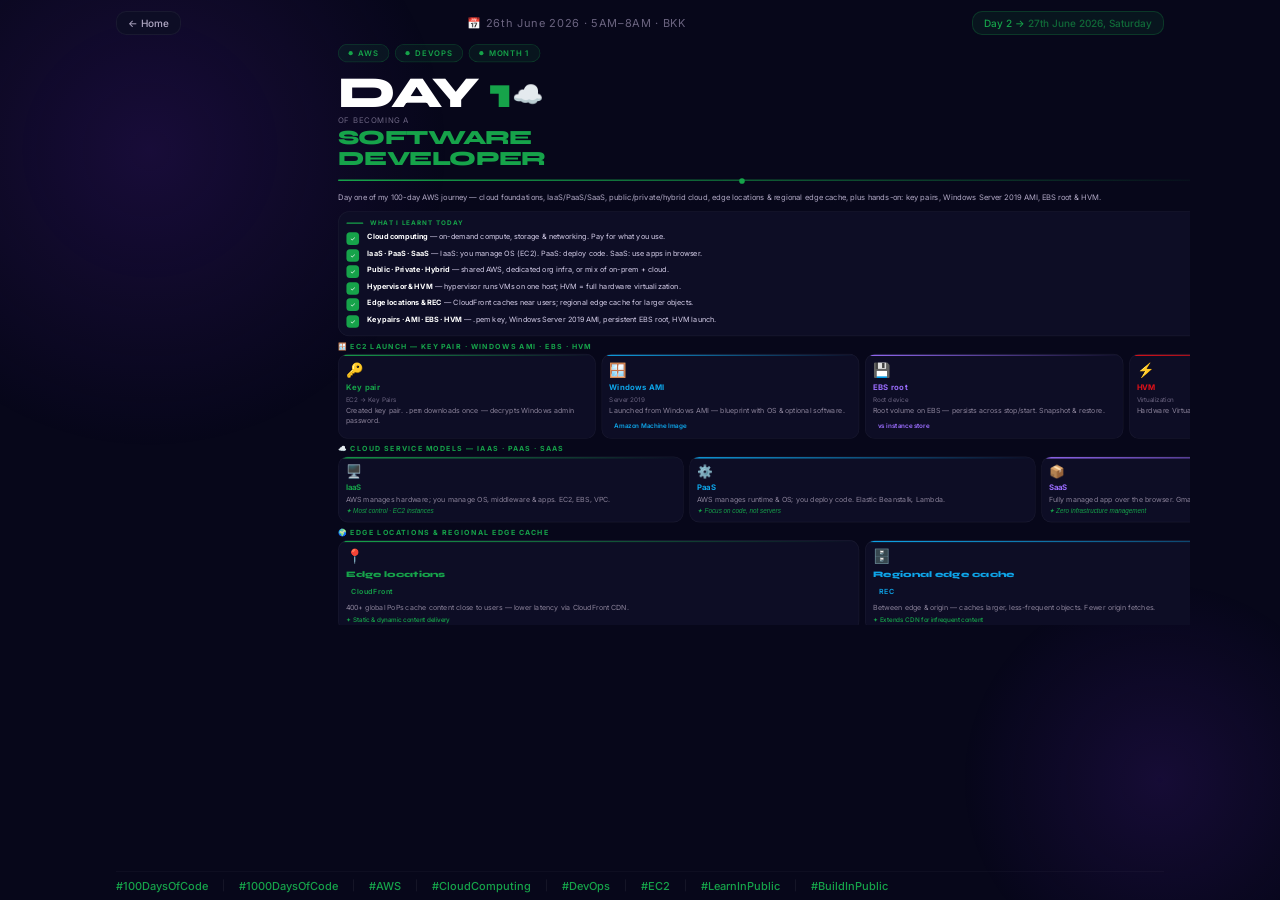
==== commit 7a234057: "day 1 26th june" ====
--- a/days/day-001.html
+++ b/days/day-001.html
@@ -185,7 +185,10 @@
 .arrow-list{gap:6px;}
 .arrow-item{font-size:clamp(10px,1.15vh,12px);}
 .arrow-icon{width:18px;height:18px;font-size:9px;}
-.hashtags{padding-top:clamp(6px,0.8vh,10px);flex-shrink:0;margin-top:auto;font-size:10px;}
+.hashtags{padding-top:clamp(6px,0.8vh,10px);flex-shrink:0;font-size:10px;}
+.glf{margin-bottom:clamp(6px,0.8vh,10px);gap:8px;}
+.glf-card{padding:10px 12px;}
+.glf-val{font-size:clamp(10px,1.1vh,11px);line-height:1.4;}
 #shotScale{flex:1;min-height:0;overflow:hidden;}
 
 </style>
@@ -198,8 +201,8 @@
 <div class="wrap">
   <div class="day-nav">
     <a href="../index.html">← Home</a>
-    <div class="day-counter">📅 25th June 2026 · 5:30 AM · Bangkok</div>
-    <a href="#" class="next">Day 2 → <span style="opacity:0.6;font-size:10px;">(tomorrow)</span></a>
+    <div class="day-counter">📅 26th June 2026 · 5AM–8AM · BKK</div>
+    <a href="#" class="next">Day 2 → <span style="opacity:0.6;font-size:10px;">27th June 2026, Saturday</span></a>
   </div>
 
   <div id="shotScale">
@@ -321,6 +324,67 @@
       <span class="it-tag">REC</span>
       <div class="it-desc">Between edge &amp; origin — caches larger, less-frequent objects. Fewer origin fetches.</div>
       <div class="it-use">✦ Extends CDN for infrequent content</div>
+    </div>
+  </div>
+
+  <div class="sec-label">
+    <div class="sec-title">🏗️ Cloud Deployment — Public · Private · Hybrid</div>
+    <div class="sec-line"></div>
+  </div>
+  <div class="three-grid">
+    <div class="three-card" style="--tc:#16A34A">
+      <span class="three-icon">🌐</span>
+      <div class="three-name">Public cloud</div>
+      <div class="three-desc">AWS-owned shared infrastructure. Multi-tenant, scalable, global regions &amp; AZs.</div>
+      <div class="three-use">✦ Default AWS model · EC2, S3, Lambda</div>
+    </div>
+    <div class="three-card" style="--tc:#E11118">
+      <span class="three-icon">🔒</span>
+      <div class="three-name">Private cloud</div>
+      <div class="three-desc">Dedicated to one org — on-prem data center or AWS Outposts / dedicated hosts.</div>
+      <div class="three-use">✦ Compliance, isolation &amp; full control</div>
+    </div>
+    <div class="three-card" style="--tc:#0EA5E9">
+      <span class="three-icon">🔀</span>
+      <div class="three-name">Hybrid cloud</div>
+      <div class="three-desc">Connects on-premises with AWS via VPN or Direct Connect for gradual migration.</div>
+      <div class="three-use">✦ Best of both — lift-and-shift over time</div>
+    </div>
+  </div>
+
+  <div class="sec-label">
+    <div class="sec-title">⚡ Hypervisor &amp; Virtualization</div>
+    <div class="sec-line"></div>
+  </div>
+  <div class="card">
+    <div class="check-list">
+      <div class="check-item"><div class="check-icon">→</div><div class="check-text"><strong>Hypervisor</strong> — software on a physical host that runs multiple isolated VMs on shared hardware</div></div>
+      <div class="check-item"><div class="check-icon">→</div><div class="check-text"><strong>Type 1 (bare metal)</strong> — runs directly on hardware (e.g. Xen on EC2). <strong>Type 2</strong> — runs on an OS</div></div>
+      <div class="check-item"><div class="check-icon">→</div><div class="check-text"><strong>HVM vs PV</strong> — HVM = full hardware virtualization (default). PV = paravirtualization (legacy)</div></div>
+    </div>
+  </div>
+
+  <div class="glf">
+    <div class="glf-card">
+      <span class="glf-icon">🌏</span>
+      <div>
+        <div class="glf-label">Regions &amp; AZs</div>
+        <div class="glf-val">Region = geographic area. AZ = isolated data center within a region for high availability.</div>
+      </div>
+    </div>
+    <div class="glf-card">
+      <span class="glf-icon">💳</span>
+      <div>
+        <div class="glf-label">Pay-as-you-go</div>
+        <div class="glf-val">No upfront cost — pay only for compute, storage &amp; networking you actually consume.</div>
+      </div>
+    </div>
+    <div class="glf-card">
+      <span class="glf-icon">🛡️</span>
+      <div>
+        <div class="glf-label">Shared responsibility</div>
+        <div class="glf-val">AWS secures the cloud. You secure what&apos;s in the cloud — OS, data, apps &amp; access.</div>
+      </div>
     </div>
   </div>
 
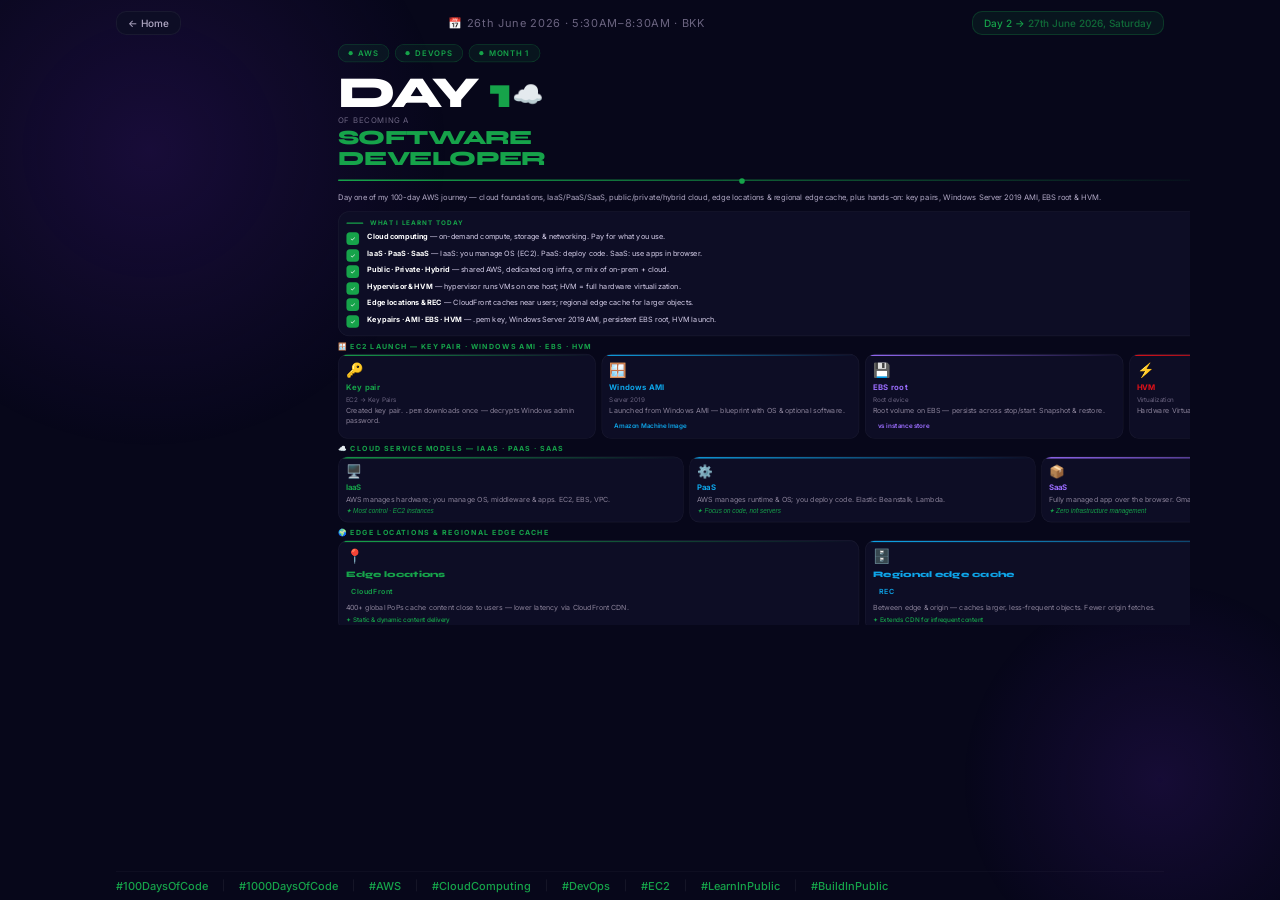
==== commit c32a93ef: "Study time update" ====
--- a/days/day-001.html
+++ b/days/day-001.html
@@ -201,7 +201,7 @@
 <div class="wrap">
   <div class="day-nav">
     <a href="../index.html">← Home</a>
-    <div class="day-counter">📅 26th June 2026 · 5AM–8AM · BKK</div>
+    <div class="day-counter">📅 26th June 2026 · 5:30AM–8:30AM · BKK</div>
     <a href="#" class="next">Day 2 → <span style="opacity:0.6;font-size:10px;">27th June 2026, Saturday</span></a>
   </div>
 
